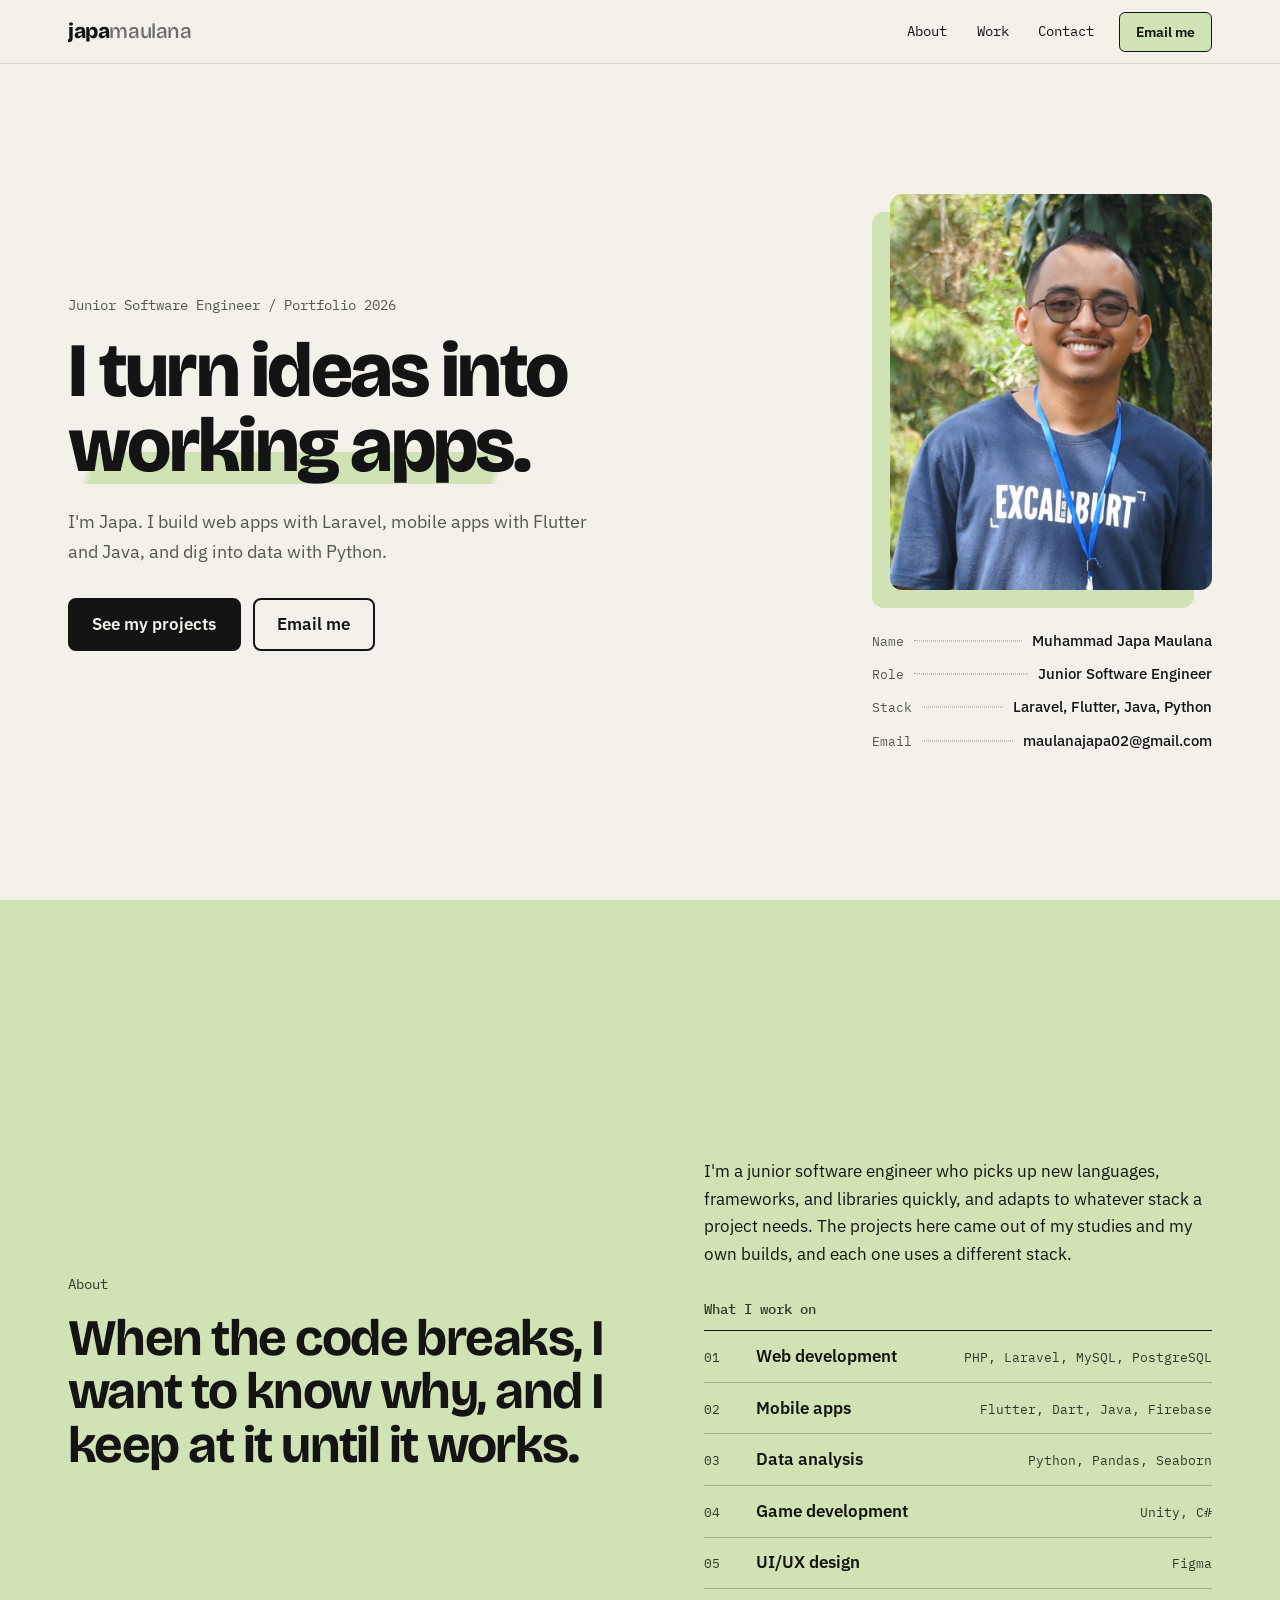
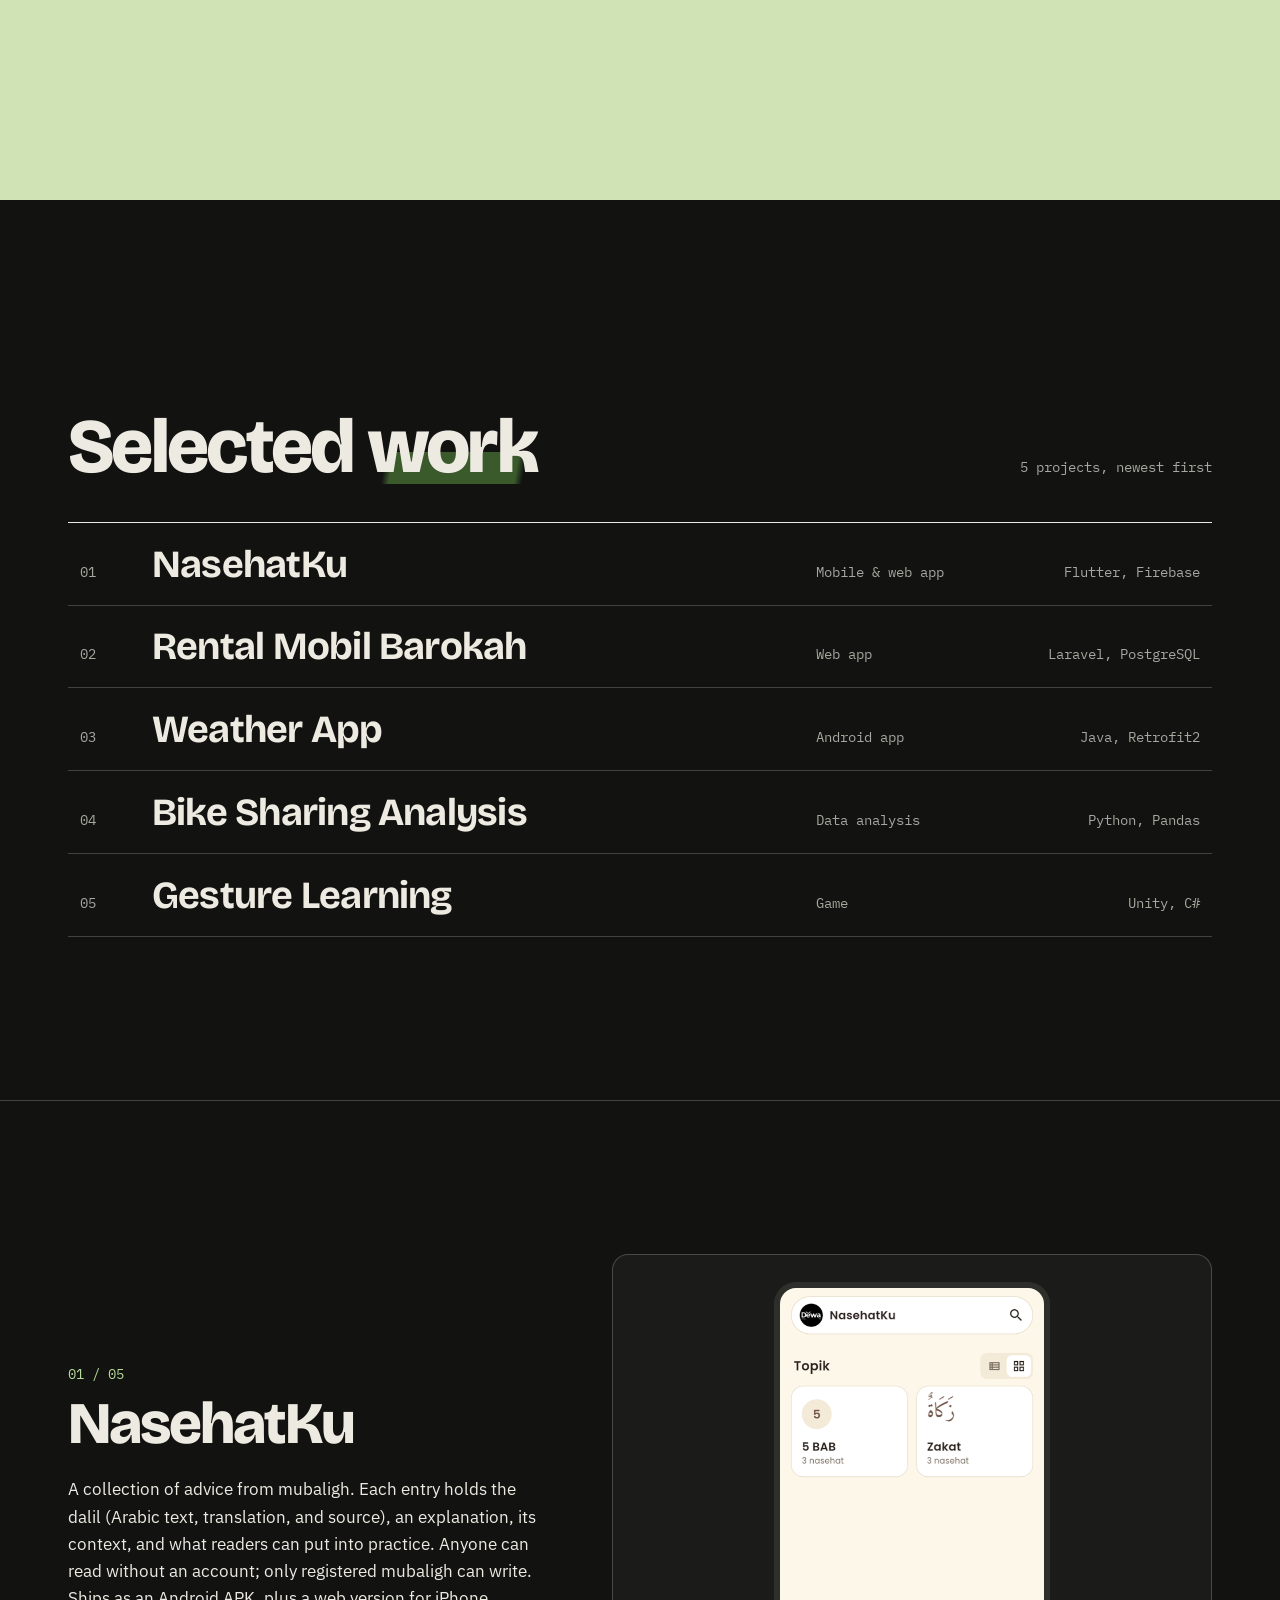
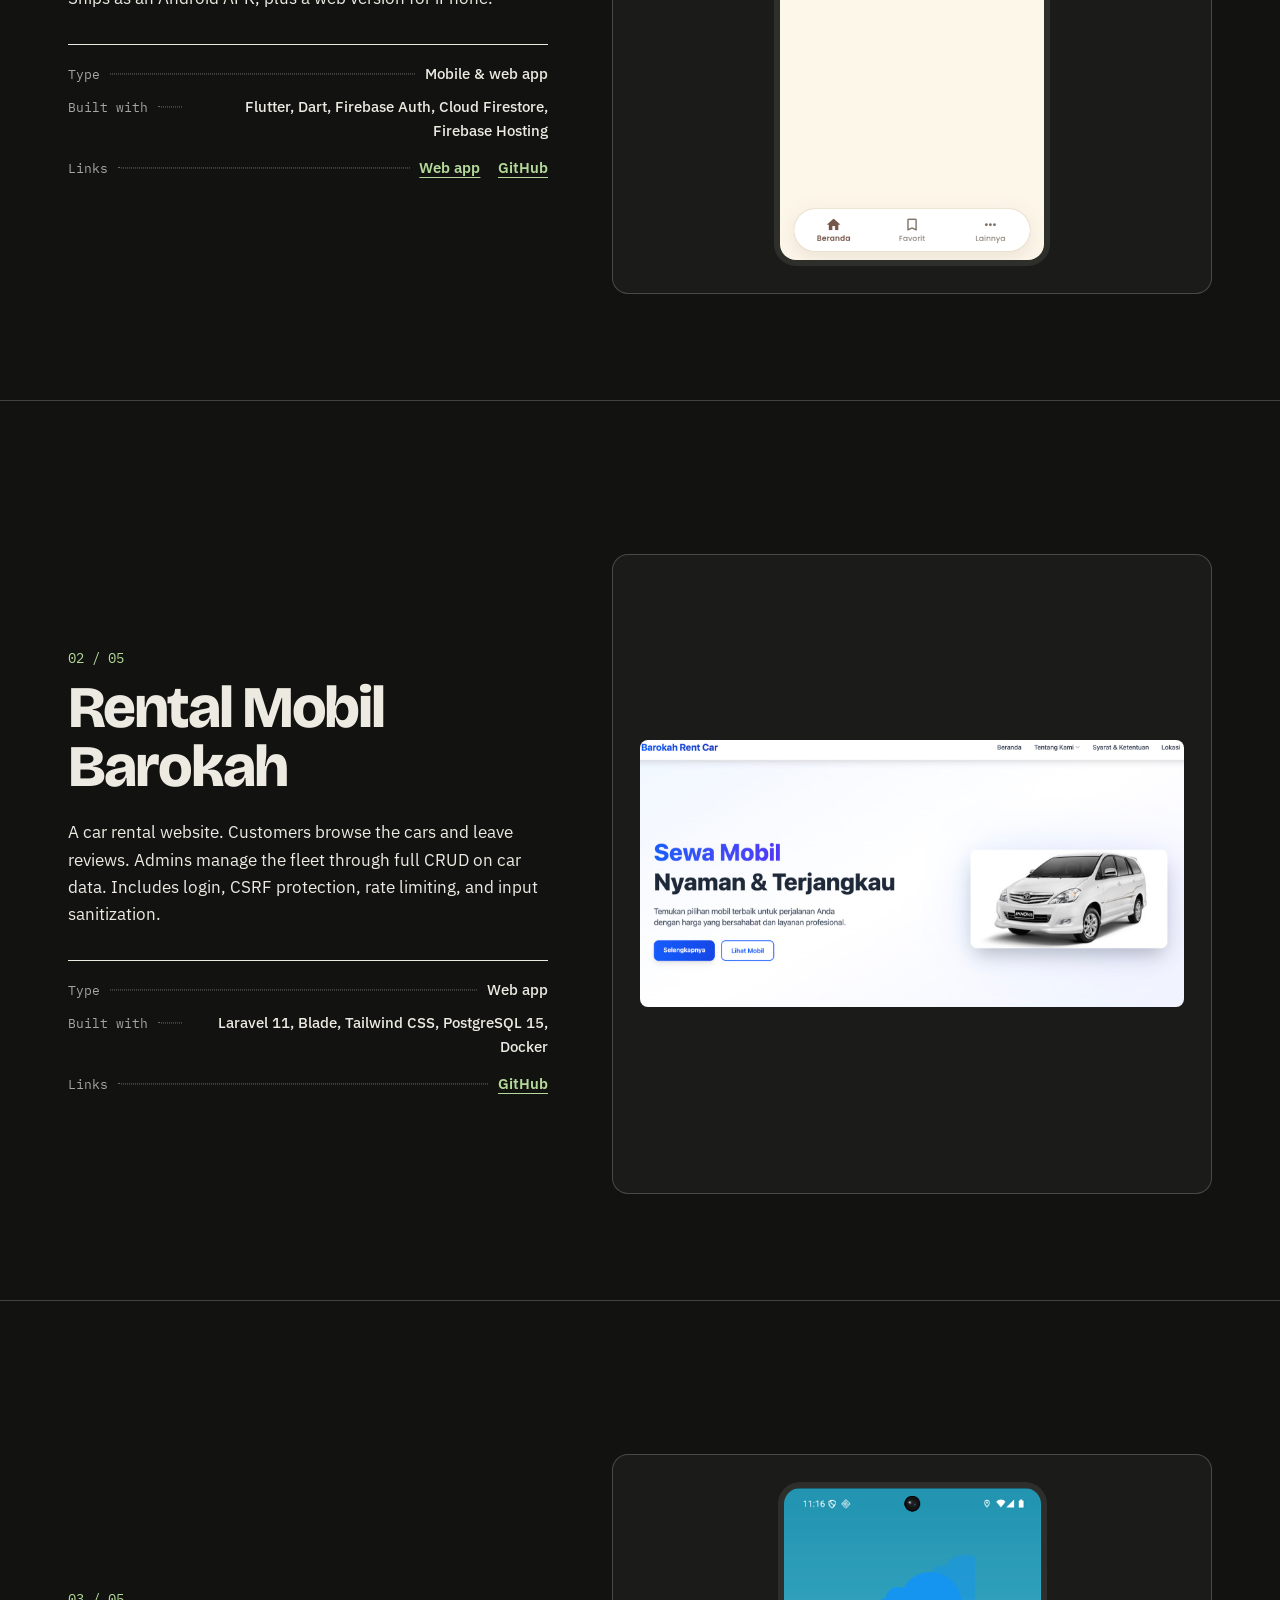
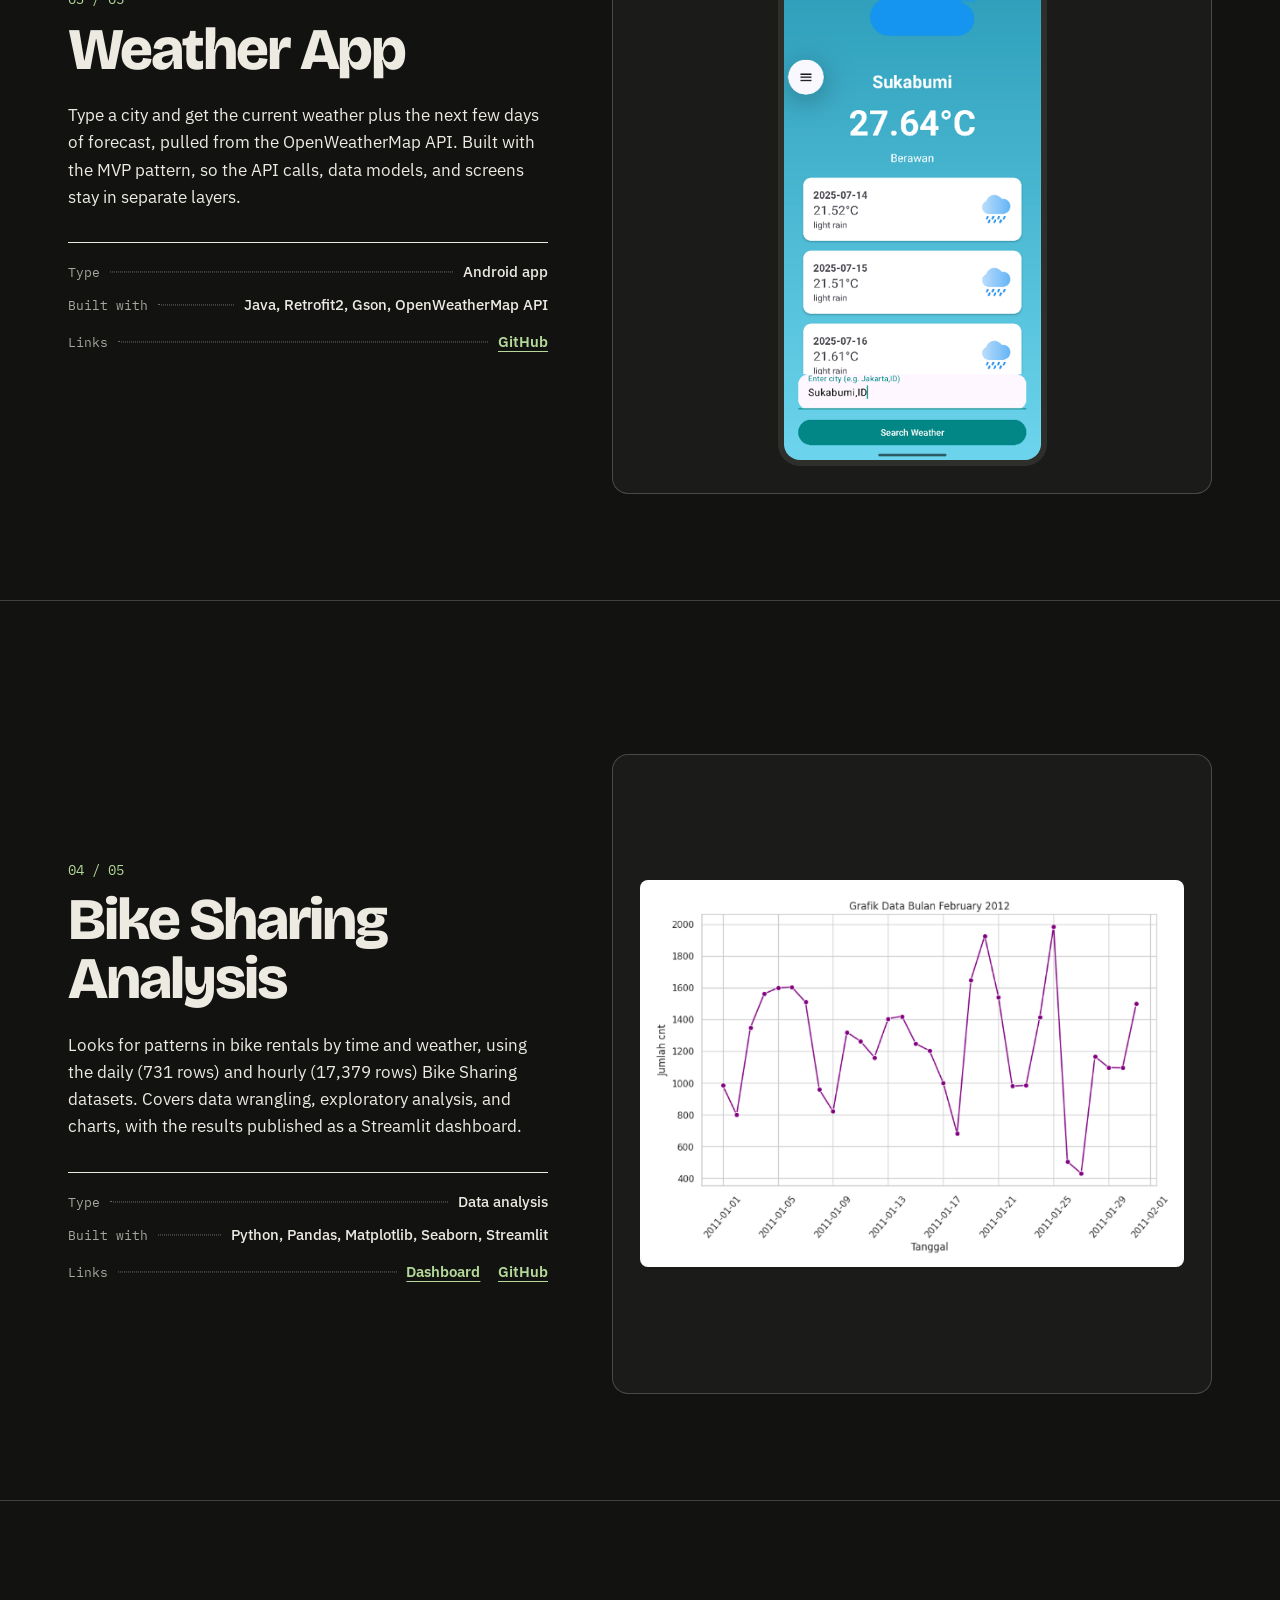
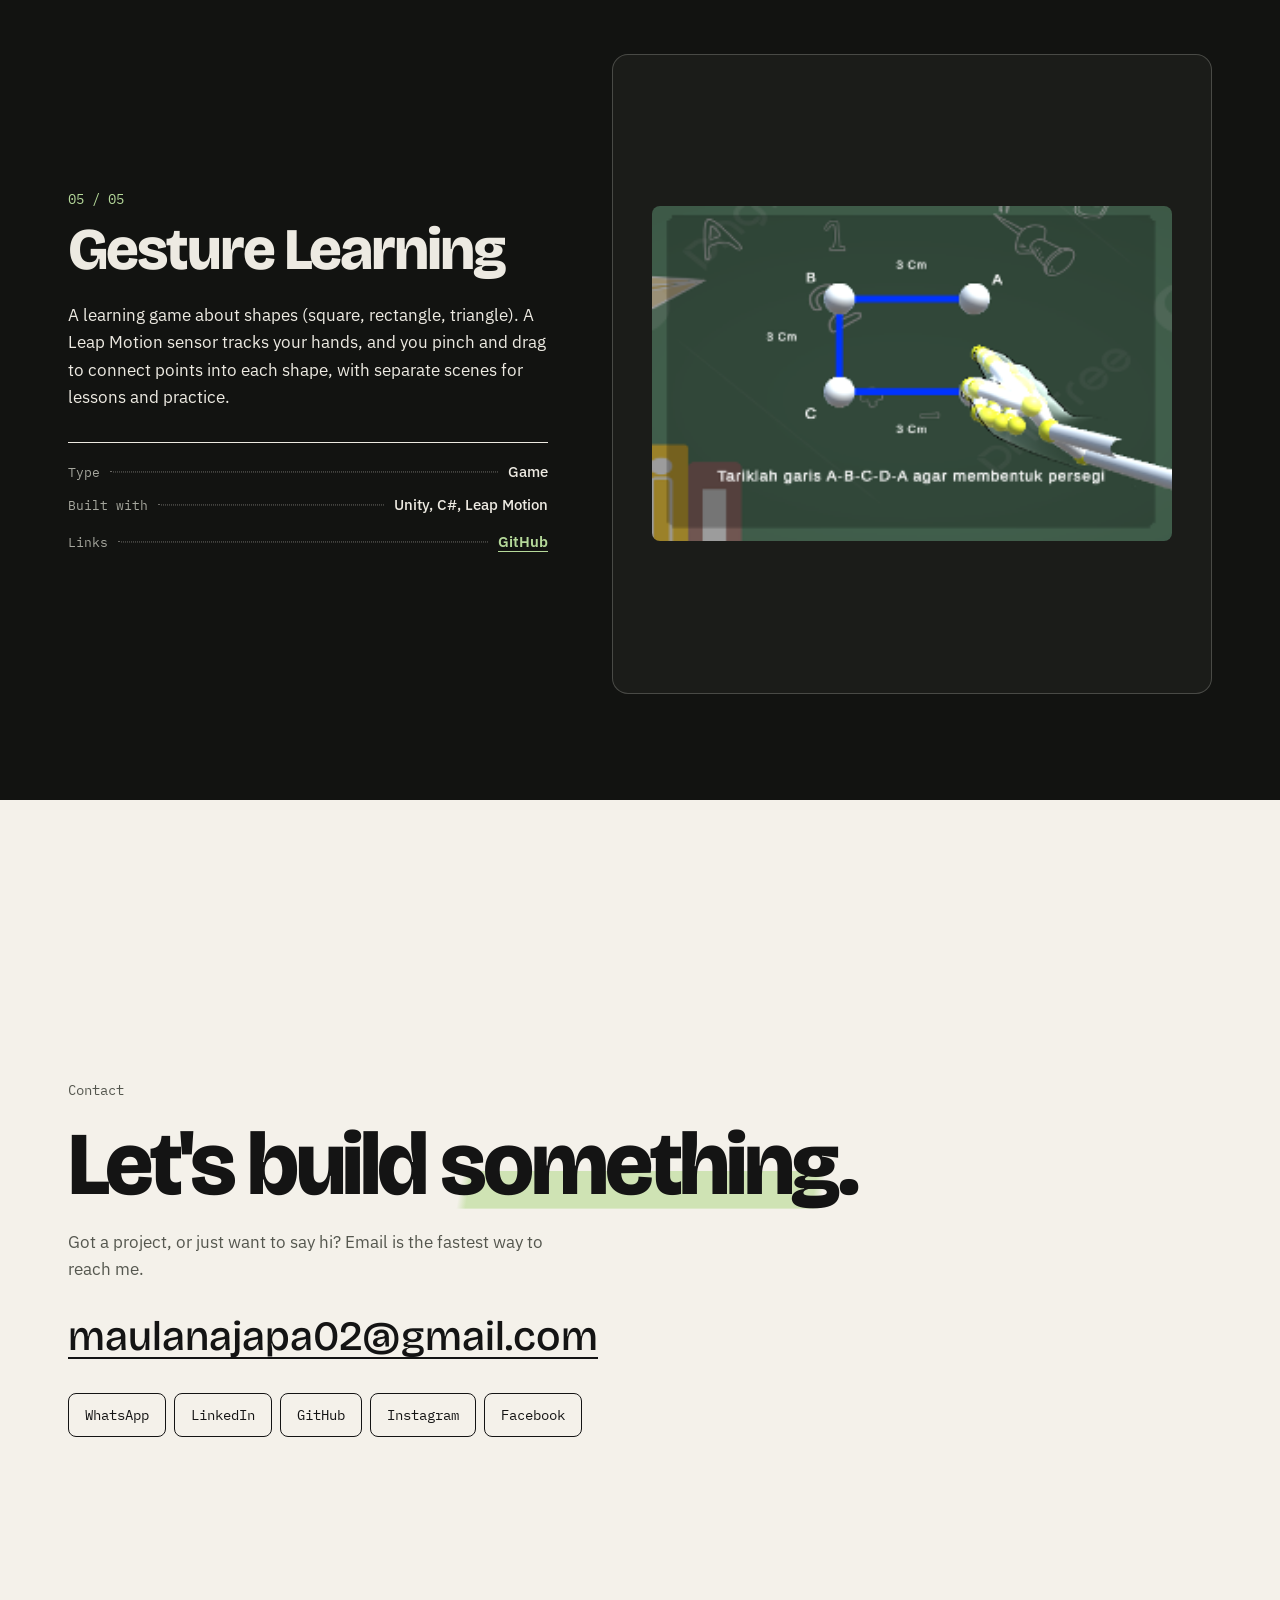
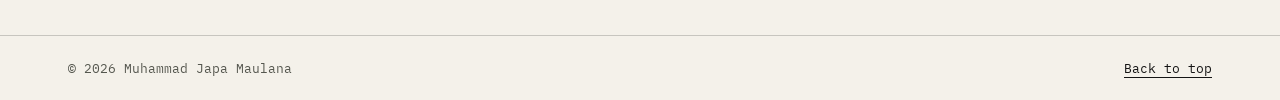
==== index.html @ b7ada878 "Tighter profile photo with a mint block, clearer navbar - New head-and-shoulders crop of the profile" ====
<!DOCTYPE html>
<html lang="en">
<head>
    <meta charset="UTF-8">
    <meta name="viewport" content="width=device-width, initial-scale=1.0">
    <meta name="description" content="Muhammad Japa Maulana, junior software engineer. Web apps in Laravel, mobile apps in Flutter and Java, data analysis in Python.">
    <title>Japa Maulana | Junior Software Engineer</title>

    <script>document.documentElement.classList.add("js");</script>

    <link rel="preconnect" href="https://fonts.googleapis.com">
    <link rel="preconnect" href="https://fonts.gstatic.com" crossorigin>
    <link rel="stylesheet" href="https://fonts.googleapis.com/css2?family=Bricolage+Grotesque:opsz,wght@12..96,500;12..96,700;12..96,800&family=IBM+Plex+Mono:wght@400;500&family=IBM+Plex+Sans:wght@400;500;600&display=swap">
    <link rel="stylesheet" href="style.css?v=9">
</head>

<body>
    <a class="skip-link" href="#main">Skip to content</a>

    <header class="topbar">
        <div class="wrap topbar-inner">
            <a class="wordmark" href="#top">japa<span>maulana</span></a>
            <nav aria-label="Main">
                <ul class="nav-list">
                    <li><a href="#about">About</a></li>
                    <li><a href="#work">Work</a></li>
                    <li><a href="#contact">Contact</a></li>
                </ul>
                <a class="nav-cta" href="mailto:maulanajapa02@gmail.com">Email me</a>
            </nav>
        </div>
    </header>

    <main id="main">

        <!-- 1. Intro -->
        <section class="screen intro" id="top" data-tone="light" aria-labelledby="intro-title">
            <div class="wrap intro-grid">
                <div class="intro-copy">
                    <p class="eyebrow">Junior Software Engineer / Portfolio 2026</p>
                    <h1 id="intro-title" class="intro-title">
                        I turn ideas into <span class="mark">working apps</span>.
                    </h1>
                    <p class="intro-sub">
                        I'm Japa. I build web apps with Laravel, mobile apps with Flutter
                        and Java, and dig into data with Python.
                    </p>
                    <div class="intro-actions">
                        <a class="btn btn-solid" href="#work">See my projects</a>
                        <a class="btn btn-line" href="mailto:maulanajapa02@gmail.com">Email me</a>
                    </div>
                </div>

                <aside class="intro-card" aria-label="Quick facts">
                    <div class="intro-photo-frame">
                        <img
                            class="intro-photo"
                            src="assets/profile-tight.jpg"
                            alt="Japa smiling, wearing glasses and a navy t-shirt, with trees behind him"
                            width="800"
                            height="1000"
                            fetchpriority="high"
                        >
                    </div>
                    <dl class="spec">
                        <div><dt>Name</dt><dd>Muhammad Japa Maulana</dd></div>
                        <div><dt>Role</dt><dd>Junior Software Engineer</dd></div>
                        <div><dt>Stack</dt><dd>Laravel, Flutter, Java, Python</dd></div>
                        <div><dt>Email</dt><dd><a href="mailto:maulanajapa02@gmail.com">maulanajapa02@gmail.com</a></dd></div>
                    </dl>
                </aside>
            </div>
        </section>

        <!-- 2. About -->
        <section class="screen about" id="about" data-tone="mint" aria-labelledby="about-title">
            <div class="wrap about-grid">
                <div>
                    <p class="eyebrow">About</p>
                    <h2 id="about-title" class="about-lead">
                        When the code breaks, I want to know why, and I keep at it until it works.
                    </h2>
                </div>

                <div class="about-side">
                    <p>
                        I'm a junior software engineer who picks up new languages, frameworks,
                        and libraries quickly, and adapts to whatever stack a project needs.
                        The projects here came out of my studies and my own builds, and each
                        one uses a different stack.
                    </p>

                    <h3 class="about-sub">What I work on</h3>
                    <ol class="fields">
                        <li><span>01</span>Web development<small>PHP, Laravel, MySQL, PostgreSQL</small></li>
                        <li><span>02</span>Mobile apps<small>Flutter, Dart, Java, Firebase</small></li>
                        <li><span>03</span>Data analysis<small>Python, Pandas, Seaborn</small></li>
                        <li><span>04</span>Game development<small>Unity, C#</small></li>
                        <li><span>05</span>UI/UX design<small>Figma</small></li>
                    </ol>
                </div>
            </div>
        </section>

        <!-- 3. Work index -->
        <section class="screen work-index" id="work" data-tone="dark" aria-labelledby="work-title">
            <div class="wrap">
                <div class="index-head">
                    <h2 id="work-title" class="index-title">Selected <span class="mark mark-dark">work</span></h2>
                    <p class="index-count">5 projects, newest first</p>
                </div>

                <ol class="index-list">
                    <li><a href="#nasehatku"><span class="ix-num">01</span><span class="ix-name">NasehatKu</span><span class="ix-type">Mobile &amp; web app</span><span class="ix-stack">Flutter, Firebase</span></a></li>
                    <li><a href="#rental"><span class="ix-num">02</span><span class="ix-name">Rental Mobil Barokah</span><span class="ix-type">Web app</span><span class="ix-stack">Laravel, PostgreSQL</span></a></li>
                    <li><a href="#weather"><span class="ix-num">03</span><span class="ix-name">Weather App</span><span class="ix-type">Android app</span><span class="ix-stack">Java, Retrofit2</span></a></li>
                    <li><a href="#bike"><span class="ix-num">04</span><span class="ix-name">Bike Sharing Analysis</span><span class="ix-type">Data analysis</span><span class="ix-stack">Python, Pandas</span></a></li>
                    <li><a href="#leap"><span class="ix-num">05</span><span class="ix-name">Gesture Learning</span><span class="ix-type">Game</span><span class="ix-stack">Unity, C#</span></a></li>
                </ol>
            </div>
        </section>

        <!-- 4. Projects -->
        <article class="screen case" id="nasehatku" data-tone="dark" aria-labelledby="t-nasehatku">
            <div class="wrap case-grid">
                <div class="case-info">
                    <p class="case-num">01 / 05</p>
                    <h3 id="t-nasehatku" class="case-title">NasehatKu</h3>
                    <p class="case-desc">
                        A collection of advice from mubaligh. Each entry holds the dalil
                        (Arabic text, translation, and source), an explanation, its context,
                        and what readers can put into practice. Anyone can read without an
                        account; only registered mubaligh can write. Ships as an Android APK,
                        plus a web version for iPhone.
                    </p>
                    <dl class="spec spec-dark">
                        <div><dt>Type</dt><dd>Mobile &amp; web app</dd></div>
                        <div><dt>Built with</dt><dd>Flutter, Dart, Firebase Auth, Cloud Firestore, Firebase Hosting</dd></div>
                        <div><dt>Links</dt><dd class="spec-links"><a class="link" href="https://nasehatku.web.app" target="_blank" rel="noopener noreferrer">Web app</a><a class="link" href="https://github.com/japamaulana/NasehatKu" target="_blank" rel="noopener noreferrer">GitHub</a></dd></div>
                    </dl>
                </div>
                <figure class="case-stage stage-phone">
                    <img src="assets/nasehatku.png" alt="NasehatKu home screen listing topics such as Zakat" width="462" height="1000" loading="lazy">
                </figure>
            </div>
        </article>

        <article class="screen case" id="rental" data-tone="dark" aria-labelledby="t-rental">
            <div class="wrap case-grid">
                <div class="case-info">
                    <p class="case-num">02 / 05</p>
                    <h3 id="t-rental" class="case-title">Rental Mobil Barokah</h3>
                    <p class="case-desc">
                        A car rental website. Customers browse the cars and leave reviews.
                        Admins manage the fleet through full CRUD on car data. Includes login,
                        CSRF protection, rate limiting, and input sanitization.
                    </p>
                    <dl class="spec spec-dark">
                        <div><dt>Type</dt><dd>Web app</dd></div>
                        <div><dt>Built with</dt><dd>Laravel 11, Blade, Tailwind CSS, PostgreSQL 15, Docker</dd></div>
                        <div><dt>Links</dt><dd class="spec-links"><a class="link" href="https://github.com/japamaulana/rental-mobilbarokah" target="_blank" rel="noopener noreferrer">GitHub</a></dd></div>
                    </dl>
                </div>
                <figure class="case-stage stage-wide">
                    <img src="assets/rental-1600.jpg" alt="Barokah Rent Car homepage with the headline Sewa Mobil Nyaman dan Terjangkau and a white Toyota Innova" width="1600" height="784" loading="lazy">
                </figure>
            </div>
        </article>

        <article class="screen case" id="weather" data-tone="dark" aria-labelledby="t-weather">
            <div class="wrap case-grid">
                <div class="case-info">
                    <p class="case-num">03 / 05</p>
                    <h3 id="t-weather" class="case-title">Weather App</h3>
                    <p class="case-desc">
                        Type a city and get the current weather plus the next few days of
                        forecast, pulled from the OpenWeatherMap API. Built with the MVP
                        pattern, so the API calls, data models, and screens stay in separate
                        layers.
                    </p>
                    <dl class="spec spec-dark">
                        <div><dt>Type</dt><dd>Android app</dd></div>
                        <div><dt>Built with</dt><dd>Java, Retrofit2, Gson, OpenWeatherMap API</dd></div>
                        <div><dt>Links</dt><dd class="spec-links"><a class="link" href="https://github.com/japamaulana/weitherapp" target="_blank" rel="noopener noreferrer">GitHub</a></dd></div>
                    </dl>
                </div>
                <figure class="case-stage stage-phone">
                    <img src="assets/image.png" alt="Weather App showing 27.64 degrees and cloudy in Sukabumi, with a three day forecast" width="359" height="799" loading="lazy">
                </figure>
            </div>
        </article>

        <article class="screen case" id="bike" data-tone="dark" aria-labelledby="t-bike">
            <div class="wrap case-grid">
                <div class="case-info">
                    <p class="case-num">04 / 05</p>
                    <h3 id="t-bike" class="case-title">Bike Sharing Analysis</h3>
                    <p class="case-desc">
                        Looks for patterns in bike rentals by time and weather, using the
                        daily (731 rows) and hourly (17,379 rows) Bike Sharing datasets.
                        Covers data wrangling, exploratory analysis, and charts, with the
                        results published as a Streamlit dashboard.
                    </p>
                    <dl class="spec spec-dark">
                        <div><dt>Type</dt><dd>Data analysis</dd></div>
                        <div><dt>Built with</dt><dd>Python, Pandas, Matplotlib, Seaborn, Streamlit</dd></div>
                        <div><dt>Links</dt><dd class="spec-links"><a class="link" href="https://seaborn-uas.streamlit.app" target="_blank" rel="noopener noreferrer">Dashboard</a><a class="link" href="https://github.com/japamaulana/Bike-Sharing-Data-Analysis" target="_blank" rel="noopener noreferrer">GitHub</a></dd></div>
                    </dl>
                </div>
                <figure class="case-stage stage-wide stage-paper">
                    <img src="assets/data.png" alt="Line chart of daily bike rental counts across one month" width="594" height="414" loading="lazy">
                </figure>
            </div>
        </article>

        <article class="screen case" id="leap" data-tone="dark" aria-labelledby="t-leap">
            <div class="wrap case-grid">
                <div class="case-info">
                    <p class="case-num">05 / 05</p>
                    <h3 id="t-leap" class="case-title">Gesture Learning</h3>
                    <p class="case-desc">
                        A learning game about shapes (square, rectangle, triangle). A Leap
                        Motion sensor tracks your hands, and you pinch and drag to connect
                        points into each shape, with separate scenes for lessons and practice.
                    </p>
                    <dl class="spec spec-dark">
                        <div><dt>Type</dt><dd>Game</dd></div>
                        <div><dt>Built with</dt><dd>Unity, C#, Leap Motion</dd></div>
                        <div><dt>Links</dt><dd class="spec-links"><a class="link" href="https://github.com/japamaulana/gesture-pembelajaran-leapmotion" target="_blank" rel="noopener noreferrer">GitHub</a></dd></div>
                    </dl>
                </div>
                <figure class="case-stage stage-wide stage-small">
                    <img src="assets/leapmotion.png" alt="Game screen: a hand connects points A, B, C, and D to draw a square" width="288" height="186" loading="lazy">
                </figure>
            </div>
        </article>

        <!-- 5. Contact -->
        <section class="screen contact" id="contact" data-tone="light" aria-labelledby="contact-title">
            <div class="wrap contact-inner">
                <p class="eyebrow">Contact</p>
                <h2 id="contact-title" class="contact-title">Let's build <span class="mark">something</span>.</h2>
                <p class="contact-sub">Got a project, or just want to say hi? Email is the fastest way to reach me.</p>
                <a class="contact-email" href="mailto:maulanajapa02@gmail.com">maulanajapa02@gmail.com</a>

                <ul class="contact-links">
                    <li><a href="https://wa.me/6285797523863" target="_blank" rel="noopener noreferrer">WhatsApp</a></li>
                    <li><a href="https://www.linkedin.com/in/muhammad-japa-maulana/" target="_blank" rel="noopener noreferrer">LinkedIn</a></li>
                    <li><a href="https://github.com/japamaulana" target="_blank" rel="noopener noreferrer">GitHub</a></li>
                    <li><a href="https://www.instagram.com/jeeeppp2/" target="_blank" rel="noopener noreferrer">Instagram</a></li>
                    <li><a href="https://www.facebook.com/share/1NGmTYfRR8/?mibextid=wwXIfr" target="_blank" rel="noopener noreferrer">Facebook</a></li>
                </ul>

            </div>

            <footer class="footer">
                <div class="wrap footer-row">
                    <p>&copy; 2026 Muhammad Japa Maulana</p>
                    <a class="footer-top-link" href="#top">Back to top</a>
                </div>
            </footer>
        </section>

    </main>

    <script src="script.js?v=6" defer></script>
</body>
</html>
---- style.css ----
/*
  Direction: a builder's spec sheet. Each section is one screen on desktop.
  - Bricolage Grotesque for headings: a grotesque with a hand-built feel, fits someone who builds apps.
  - IBM Plex Mono for labels and spec rows: reads like a datasheet.
  - IBM Plex Sans for body text: plain and readable.
  - One accent, mint green, taken from the pine forest in the profile photo.
  - Motif: a mint highlighter stroke on the key phrase of each big heading,
    and dotted-leader spec rows (label ........ value).
*/

:root {
    --paper: #f4f1ea;
    --ink: #141414;
    --muted: #55574f;
    --mint: #cfe3b4;
    --mint-deep: #2f3a28;
    --night: #121311;
    --night-2: #1b1c19;
    --night-line: rgba(237, 234, 226, 0.22);
    --on-night: #edeae2;
    --on-night-muted: #a6a79e;
    --mint-bright: #b5d99a;
    --mark-dark: #3b5a2c;

    --display: "Bricolage Grotesque", "Arial Narrow", system-ui, sans-serif;
    --sans: "IBM Plex Sans", system-ui, -apple-system, "Segoe UI", sans-serif;
    --mono: "IBM Plex Mono", ui-monospace, "SF Mono", Menlo, monospace;

    --wrap: 1240px;
    --gutter: clamp(1.25rem, 4vw, 3rem);
    --bar: 64px;
    --focus: var(--ink);
}

*,
*::before,
*::after {
    box-sizing: border-box;
}

html {
    scroll-behavior: smooth;
    -webkit-text-size-adjust: 100%;
}

@media (prefers-reduced-motion: reduce) {
    html {
        scroll-behavior: auto;
    }
}

body {
    margin: 0;
    background: var(--paper);
    color: var(--ink);
    font-family: var(--sans);
    font-size: 1.0625rem;
    line-height: 1.6;
    overflow-x: clip;
}

img {
    display: block;
    max-width: 100%;
    height: auto;
}

h1,
h2,
h3,
p,
figure,
dl,
dd {
    margin: 0;
}

a {
    color: inherit;
}

a,
button {
    cursor: pointer;
}

:focus-visible {
    outline: 3px solid var(--focus);
    outline-offset: 3px;
    border-radius: 2px;
}

.wrap {
    width: 100%;
    max-width: var(--wrap);
    margin-inline: auto;
    padding-inline: var(--gutter);
}

.skip-link {
    position: absolute;
    left: 1rem;
    top: -4rem;
    z-index: 100;
    padding: 0.75rem 1rem;
    background: var(--ink);
    color: var(--paper);
    text-decoration: none;
}

.skip-link:focus {
    top: 1rem;
}

.eyebrow {
    font-family: var(--mono);
    font-size: 0.85rem;
    color: var(--muted);
}

/* Highlighter stroke: the one repeated gesture of the site. */
.mark {
    background-image: linear-gradient(100deg, transparent 0.25em, var(--mint) 0.35em, var(--mint) calc(100% - 0.3em), transparent calc(100% - 0.2em));
    background-repeat: no-repeat;
    background-size: 100% 0.42em;
    background-position: 0 86%;
    -webkit-box-decoration-break: clone;
    box-decoration-break: clone;
}

.mark-dark {
    background-image: linear-gradient(100deg, transparent 0.25em, var(--mark-dark) 0.35em, var(--mark-dark) calc(100% - 0.3em), transparent calc(100% - 0.2em));
}

/* ---------- Top bar ---------- */

.topbar {
    position: fixed;
    inset: 0 0 auto;
    z-index: 50;
    height: var(--bar);
    background: var(--paper);
    color: var(--ink);
    transition: background-color 0.25s ease, color 0.25s ease;
}

.topbar {
    border-bottom: 1px solid rgba(20, 20, 20, 0.14);
}

.topbar.tone-dark {
    --focus: var(--mint-bright);
    background: var(--night);
    color: var(--on-night);
    border-bottom-color: var(--night-line);
}

.topbar.tone-mint {
    background: var(--mint);
}

.topbar-inner {
    display: flex;
    align-items: center;
    justify-content: space-between;
    height: 100%;
}

.wordmark {
    font-family: var(--display);
    font-weight: 800;
    font-size: 1.3rem;
    letter-spacing: -0.02em;
    text-decoration: none;
    padding-block: 0.5rem;
}

.wordmark span {
    font-weight: 500;
    opacity: 0.6;
}

.topbar nav {
    display: flex;
    align-items: center;
    gap: 0.75rem;
}

.nav-list {
    display: flex;
    gap: 0.25rem;
    margin: 0;
    padding: 0;
    list-style: none;
}

.nav-list a {
    display: inline-flex;
    align-items: center;
    min-height: 40px;
    padding-inline: 0.8rem;
    font-family: var(--mono);
    font-size: 0.85rem;
    text-decoration: none;
    border-radius: 6px;
    transition: background-color 0.15s ease;
}

.nav-list a:hover {
    background: rgba(20, 20, 20, 0.07);
}

/* Current section: a filled tab (ink on light screens, mint on dark ones). */
.nav-list a[aria-current="true"] {
    background: var(--ink);
    color: var(--paper);
}

.topbar.tone-dark .nav-list a:hover {
    background: rgba(237, 234, 226, 0.1);
}

.topbar.tone-dark .nav-list a[aria-current="true"] {
    background: var(--mint);
    color: var(--ink);
}

.nav-cta {
    display: inline-flex;
    align-items: center;
    min-height: 40px;
    padding-inline: 1rem;
    font-weight: 600;
    font-size: 0.9rem;
    text-decoration: none;
    color: var(--ink);
    background: var(--mint);
    border: 1.5px solid var(--ink);
    border-radius: 6px;
    transition: background-color 0.15s ease, color 0.15s ease;
}

.nav-cta:hover {
    background: var(--ink);
    color: var(--paper);
}

.topbar.tone-mint .nav-cta {
    background: var(--paper);
}

.topbar.tone-dark .nav-cta {
    border-color: var(--mint);
}

.topbar.tone-dark .nav-cta:hover {
    background: var(--paper);
    color: var(--ink);
}

@media (max-width: 600px) {
    .nav-cta {
        display: none;
    }

    .wordmark span {
        display: none;
    }

    .nav-list a {
        padding-inline: 0.6rem;
        min-height: 44px;
    }
}

/* ---------- Screens ---------- */

.screen {
    display: flex;
    align-items: center;
    padding-block: calc(var(--bar) + 3rem) 4rem;
}

/* Desktop: every section is exactly one screen, and scrolling stops on each one. */
@media (min-width: 1024px) and (min-height: 620px) {
    html {
        scroll-snap-type: y mandatory;
    }

    .screen {
        height: 100vh;
        height: 100svh;
        padding-block: calc(var(--bar) + 2vh) 4vh;
        overflow: hidden;
        scroll-snap-align: start;
        scroll-snap-stop: always;
    }
}

/* ---------- Buttons ---------- */

.btn {
    display: inline-flex;
    align-items: center;
    justify-content: center;
    min-height: 48px;
    padding: 0.7rem 1.4rem;
    font-weight: 600;
    text-decoration: none;
    border: 2px solid var(--ink);
    border-radius: 8px;
    transition: background-color 0.15s ease, color 0.15s ease, transform 0.1s ease;
}

.btn:active {
    transform: translateY(1px);
}

.btn-solid {
    background: var(--ink);
    color: var(--paper);
}

.btn-solid:hover {
    background: var(--mint);
    color: var(--ink);
}

.btn-line:hover {
    background: var(--ink);
    color: var(--paper);
}

/* ---------- Spec rows: label .......... value ---------- */

.spec {
    display: grid;
    gap: 0.55rem;
    font-size: 0.95rem;
}

.spec > div {
    display: flex;
    align-items: baseline;
    gap: 0.6rem;
}

.spec dt {
    flex: none;
    font-family: var(--mono);
    font-size: 0.82rem;
    color: var(--muted);
}

.spec > div::after {
    content: "";
    order: 1;
    flex: 1 1 1.5rem;
    min-width: 1.5rem;
    border-bottom: 1.5px dotted currentColor;
    opacity: 0.4;
    transform: translateY(-0.3em);
}

.spec dd {
    order: 2;
    text-align: right;
    font-weight: 500;
    overflow-wrap: anywhere;
}

.spec dd a {
    text-decoration: none;
}

.spec dd a:hover {
    text-decoration: underline;
}

/* ---------- 1. Intro ---------- */

.intro-grid {
    display: grid;
    grid-template-columns: minmax(0, 1.45fr) minmax(0, 1fr);
    gap: clamp(2rem, 6vw, 6rem);
    align-items: center;
}

.intro-title {
    margin-top: 1.1rem;
    font-family: var(--display);
    font-weight: 800;
    font-size: clamp(2.6rem, min(6vw, 10vh), 6rem);
    line-height: 0.98;
    letter-spacing: -0.035em;
}

.intro-sub {
    max-width: 34rem;
    margin-top: clamp(1rem, 2.5vh, 1.6rem);
    font-size: 1.15rem;
    color: var(--muted);
}

.intro-actions {
    display: flex;
    flex-wrap: wrap;
    gap: 0.75rem;
    margin-top: clamp(1.25rem, 3.5vh, 2.25rem);
}

.intro-card {
    display: grid;
    gap: 1.25rem;
    justify-self: end;
    width: 100%;
    max-width: 340px;
}

/* Mint block offset behind the photo: same mint as the headline highlighter. */
.intro-photo-frame {
    position: relative;
    isolation: isolate;
    margin: 0 0 18px 18px;
}

.intro-photo-frame::before {
    content: "";
    position: absolute;
    inset: 18px 18px -18px -18px;
    z-index: -1;
    background: var(--mint);
    border-radius: 12px;
}

.intro-photo {
    width: 100%;
    max-height: 44vh;
    aspect-ratio: 4 / 5;
    object-fit: cover;
    object-position: 50% 25%;
    border-radius: 12px;
}

@media (max-width: 860px) {
    .intro-photo-frame {
        margin: 0 0 10px 10px;
    }

    .intro-photo-frame::before {
        inset: 10px 10px -10px -10px;
    }

    .intro-grid {
        grid-template-columns: 1fr;
    }

    .intro-card {
        justify-self: start;
        grid-template-columns: 120px minmax(0, 1fr);
        align-items: center;
        max-width: 520px;
    }

    .intro-photo {
        aspect-ratio: 1 / 1;
        max-height: none;
    }
}

@media (max-width: 480px) {
    .intro-card {
        grid-template-columns: 1fr;
    }

    .intro-photo-frame {
        width: 140px;
    }

    .intro-actions .btn {
        flex: 1 1 100%;
    }
}

/* ---------- 2. About (mint screen) ---------- */

.about {
    background: var(--mint);
}

.about .eyebrow {
    color: var(--mint-deep);
}

.about-grid {
    display: grid;
    grid-template-columns: minmax(0, 1.1fr) minmax(0, 1fr);
    gap: clamp(2rem, 6vw, 6rem);
    align-items: center;
}

.about-lead {
    margin-top: 1rem;
    font-family: var(--display);
    font-weight: 700;
    font-size: clamp(2rem, min(4vw, 7vh), 4rem);
    line-height: 1.04;
    letter-spacing: -0.03em;
}

.about-side > p {
    font-size: 1.08rem;
}

.about-sub {
    margin-top: clamp(1.25rem, 3.5vh, 2rem);
    font-family: var(--mono);
    font-size: 0.85rem;
    font-weight: 500;
    color: var(--mint-deep);
}

.fields {
    margin: 0.6rem 0 0;
    padding: 0;
    list-style: none;
    border-top: 1.5px solid var(--ink);
}

.fields li {
    display: grid;
    grid-template-columns: 2.5rem minmax(0, 1fr) auto;
    align-items: baseline;
    gap: 0.75rem;
    padding-block: clamp(0.45rem, 1.3vh, 0.75rem);
    border-bottom: 1px solid rgba(20, 20, 20, 0.25);
    font-weight: 600;
}

.fields span {
    font-family: var(--mono);
    font-size: 0.8rem;
    font-weight: 400;
    color: var(--mint-deep);
}

.fields small {
    font-family: var(--mono);
    font-size: 0.8rem;
    font-weight: 400;
    color: var(--mint-deep);
    text-align: right;
}

@media (max-width: 860px) {
    .about-grid {
        grid-template-columns: 1fr;
    }
}

@media (max-width: 520px) {
    .fields li {
        grid-template-columns: 2rem minmax(0, 1fr);
    }

    .fields small {
        grid-column: 2;
        text-align: left;
    }
}

/* ---------- 3. Work index (dark) ---------- */

.work-index,
.case {
    --focus: var(--mint-bright);
    background: var(--night);
    color: var(--on-night);
}

.index-head {
    display: flex;
    flex-wrap: wrap;
    align-items: baseline;
    justify-content: space-between;
    gap: 0.5rem 2rem;
}

.index-title {
    font-family: var(--display);
    font-weight: 800;
    font-size: clamp(2.6rem, min(6vw, 10vh), 6rem);
    line-height: 1;
    letter-spacing: -0.035em;
}

.index-count {
    font-family: var(--mono);
    font-size: 0.85rem;
    color: var(--on-night-muted);
}

.index-list {
    margin: clamp(1.5rem, 4vh, 2.75rem) 0 0;
    padding: 0;
    list-style: none;
    border-top: 1px solid var(--on-night);
}

.index-list li {
    border-bottom: 1px solid var(--night-line);
}

.index-list a {
    display: grid;
    grid-template-columns: 3.5rem minmax(0, 1fr) 11rem 12rem;
    align-items: baseline;
    gap: 1rem;
    padding: clamp(0.7rem, 2.2vh, 1.3rem) 0.75rem;
    text-decoration: none;
    transition: background-color 0.15s ease, color 0.15s ease;
}

.index-list a:hover {
    background: var(--mint);
    color: var(--ink);
}

.index-list a:hover .ix-num,
.index-list a:hover .ix-type,
.index-list a:hover .ix-stack {
    color: var(--mint-deep);
}

.ix-num,
.ix-type,
.ix-stack {
    font-family: var(--mono);
    font-size: 0.85rem;
    color: var(--on-night-muted);
}

.ix-name {
    font-family: var(--display);
    font-weight: 700;
    font-size: clamp(1.5rem, min(3vw, 5vh), 2.6rem);
    line-height: 1.1;
    letter-spacing: -0.02em;
}

.ix-stack {
    text-align: right;
}

@media (max-width: 860px) {
    .index-list a {
        grid-template-columns: 2.5rem minmax(0, 1fr);
        row-gap: 0.2rem;
    }

    .ix-type,
    .ix-stack {
        grid-column: 2;
        text-align: left;
    }
}

/* ---------- 4. Case screens (dark) ---------- */

.case {
    border-top: 1px solid var(--night-line);
}

.case-grid {
    display: grid;
    grid-template-columns: minmax(0, 1fr) minmax(0, 1.25fr);
    gap: clamp(2rem, 5vw, 5rem);
    align-items: center;
}

.case-num {
    font-family: var(--mono);
    font-size: 0.85rem;
    color: var(--mint-bright);
}

.case-title {
    margin-top: 0.6rem;
    font-family: var(--display);
    font-weight: 800;
    font-size: clamp(2.3rem, min(4.6vw, 8vh), 4.6rem);
    line-height: 1;
    letter-spacing: -0.035em;
}

.case-desc {
    margin-top: clamp(1rem, 2.5vh, 1.5rem);
    max-width: 34rem;
    color: var(--on-night);
}

.spec-dark {
    margin-top: clamp(1.25rem, 3.5vh, 2rem);
    padding-top: 1rem;
    border-top: 1px solid var(--on-night);
}

.spec-dark dt {
    color: var(--on-night-muted);
}

.spec-links {
    display: flex;
    flex-wrap: wrap;
    justify-content: flex-end;
    gap: 0 1.1rem;
}

.link {
    display: inline-flex;
    align-items: center;
    min-height: 32px;
    font-weight: 600;
    color: var(--mint-bright);
    text-decoration: underline !important;
    text-decoration-thickness: 1px;
    text-underline-offset: 4px;
}

.link:hover {
    text-decoration-thickness: 3px;
}

/* Stage: one framed box per project, same height on every screen. */
.case-stage {
    display: flex;
    align-items: center;
    justify-content: center;
    height: min(72vh, 640px);
    padding: clamp(1rem, 3vh, 2rem);
    background: var(--night-2);
    border: 1px solid var(--night-line);
    border-radius: 16px;
}

.case-stage img {
    max-width: 100%;
    max-height: 100%;
    width: auto;
    height: auto;
    border-radius: 8px;
}

.stage-phone img {
    height: 100%;
    padding: 6px;
    background: #2e2f2b;
    border-radius: 22px;
}

.stage-paper img {
    padding: 0.75rem;
    background: #ffffff;
}

.stage-small img {
    width: min(100%, 520px);
}

@media (max-width: 1023px), (max-height: 619px) {
    .case-grid {
        grid-template-columns: 1fr;
    }

    .case-stage {
        order: -1;
        height: auto;
        max-height: 70vh;
    }

    .stage-phone {
        height: 60vh;
    }
}

/* ---------- 5. Contact ---------- */

.contact-inner {
    display: grid;
    gap: clamp(0.9rem, 2.5vh, 1.4rem);
    justify-items: start;
}

.contact-title {
    font-family: var(--display);
    font-weight: 800;
    font-size: clamp(2.8rem, min(7vw, 12vh), 7rem);
    line-height: 0.98;
    letter-spacing: -0.04em;
}

.contact-sub {
    max-width: 32rem;
    color: var(--muted);
}

.contact-email {
    font-family: var(--display);
    font-weight: 500;
    font-size: clamp(1.3rem, min(3.4vw, 5vh), 2.6rem);
    text-decoration: underline;
    text-decoration-thickness: 2px;
    text-underline-offset: 0.18em;
    overflow-wrap: anywhere;
}

.contact-email:hover {
    text-decoration-color: #4f7a3a;
    text-decoration-thickness: 4px;
}

.contact-links {
    display: flex;
    flex-wrap: wrap;
    gap: 0.5rem;
    margin: 0.25rem 0 0;
    padding: 0;
    list-style: none;
}

.contact-links a {
    display: inline-flex;
    align-items: center;
    min-height: 44px;
    padding-inline: 1rem;
    font-family: var(--mono);
    font-size: 0.88rem;
    text-decoration: none;
    border: 1.5px solid var(--ink);
    border-radius: 8px;
    transition: background-color 0.15s ease, color 0.15s ease;
}

.contact-links a:hover {
    background: var(--ink);
    color: var(--paper);
}

/* Contact screen: message centered, the footer row pinned to the bottom. */
.contact {
    flex-direction: column;
    align-items: stretch;
    padding-bottom: 0 !important;
}

.contact > .wrap {
    flex: 1;
    display: flex;
    flex-direction: column;
    justify-content: center;
    align-items: flex-start;
    gap: clamp(0.8rem, 2.2vh, 1.4rem);
    padding-block: clamp(0.75rem, 3vh, 2rem);
}

/* One footer: a thin closing row at the bottom of the Contact screen. */
.footer {
    border-top: 1px solid rgba(20, 20, 20, 0.2);
}

.footer-row {
    display: flex;
    flex-wrap: wrap;
    align-items: center;
    justify-content: space-between;
    gap: 0.25rem 1.5rem;
    min-height: 4rem;
    padding-block: 0.5rem;
    font-family: var(--mono);
    font-size: 0.82rem;
    color: var(--muted);
}

.footer-top-link {
    display: inline-flex;
    align-items: center;
    min-height: 44px;
    color: var(--ink);
    text-decoration: underline;
    text-underline-offset: 4px;
}

.footer-top-link:hover {
    text-decoration-thickness: 2px;
}
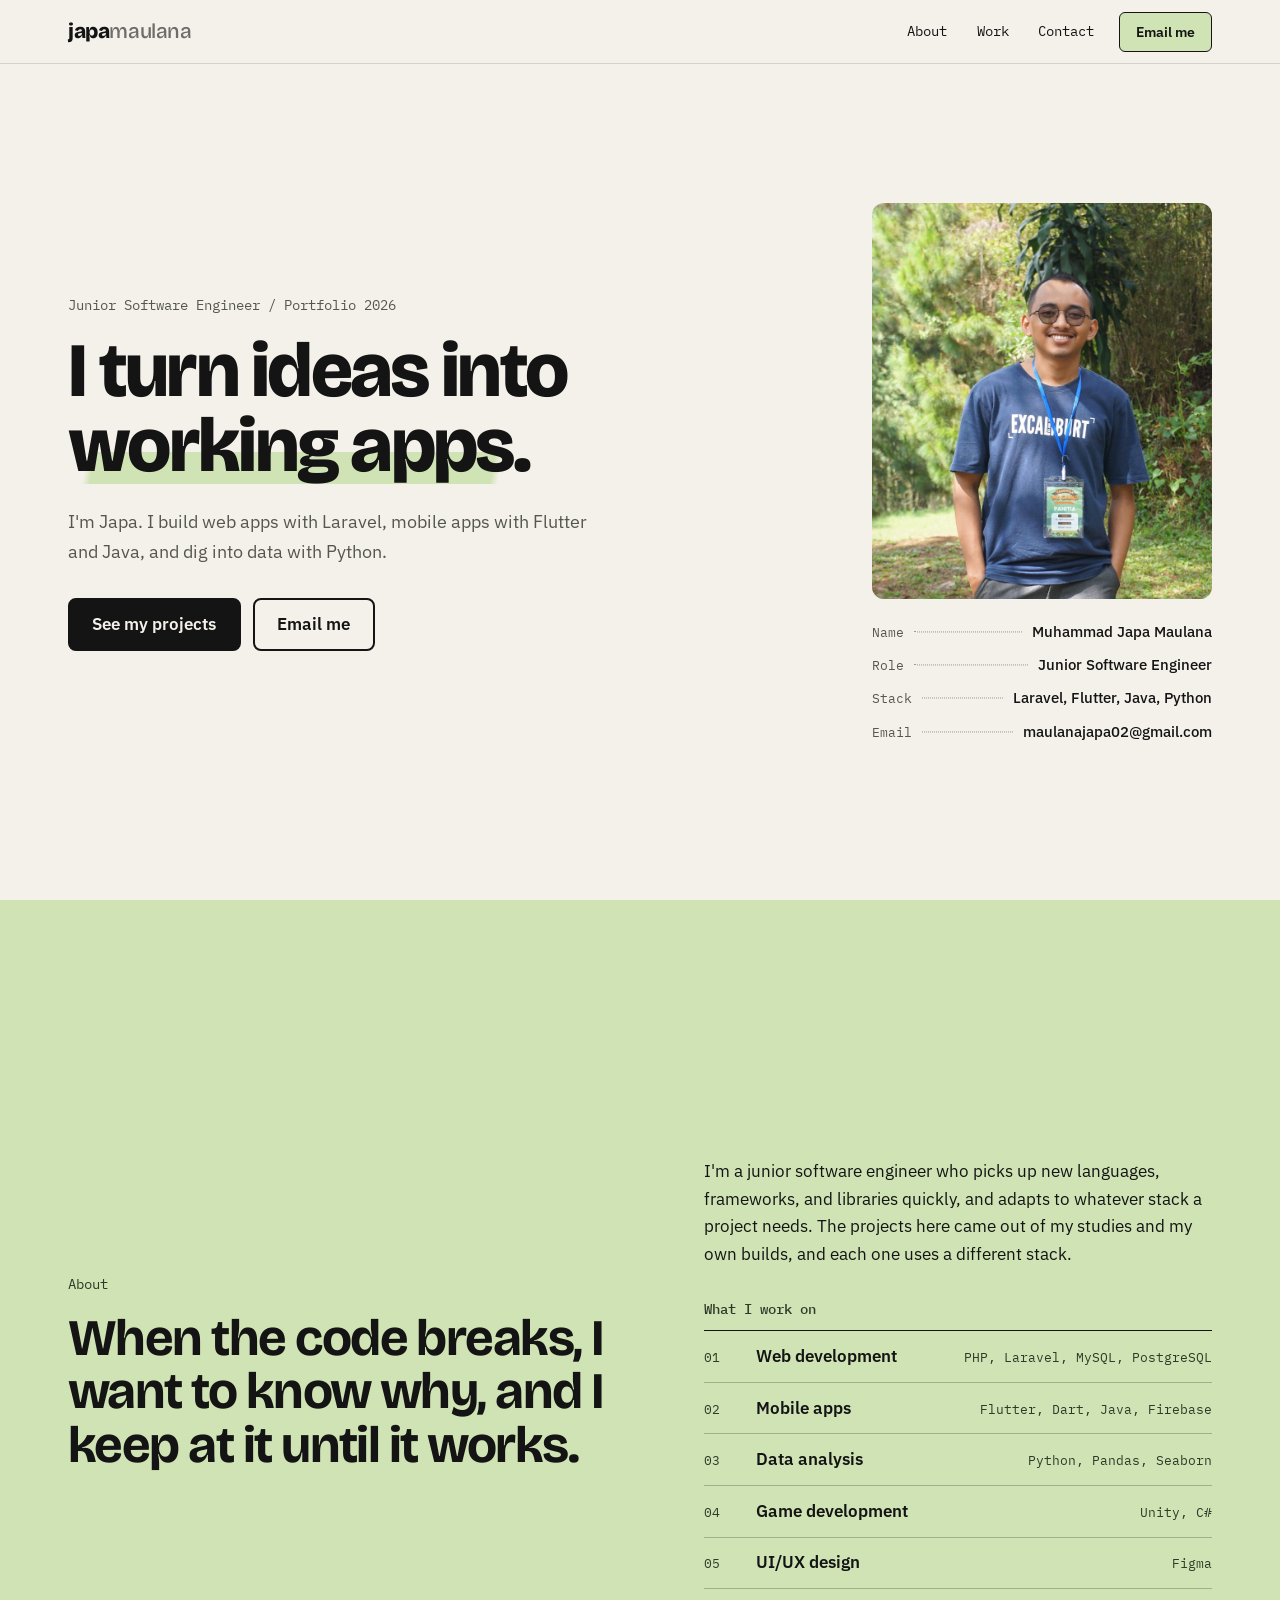
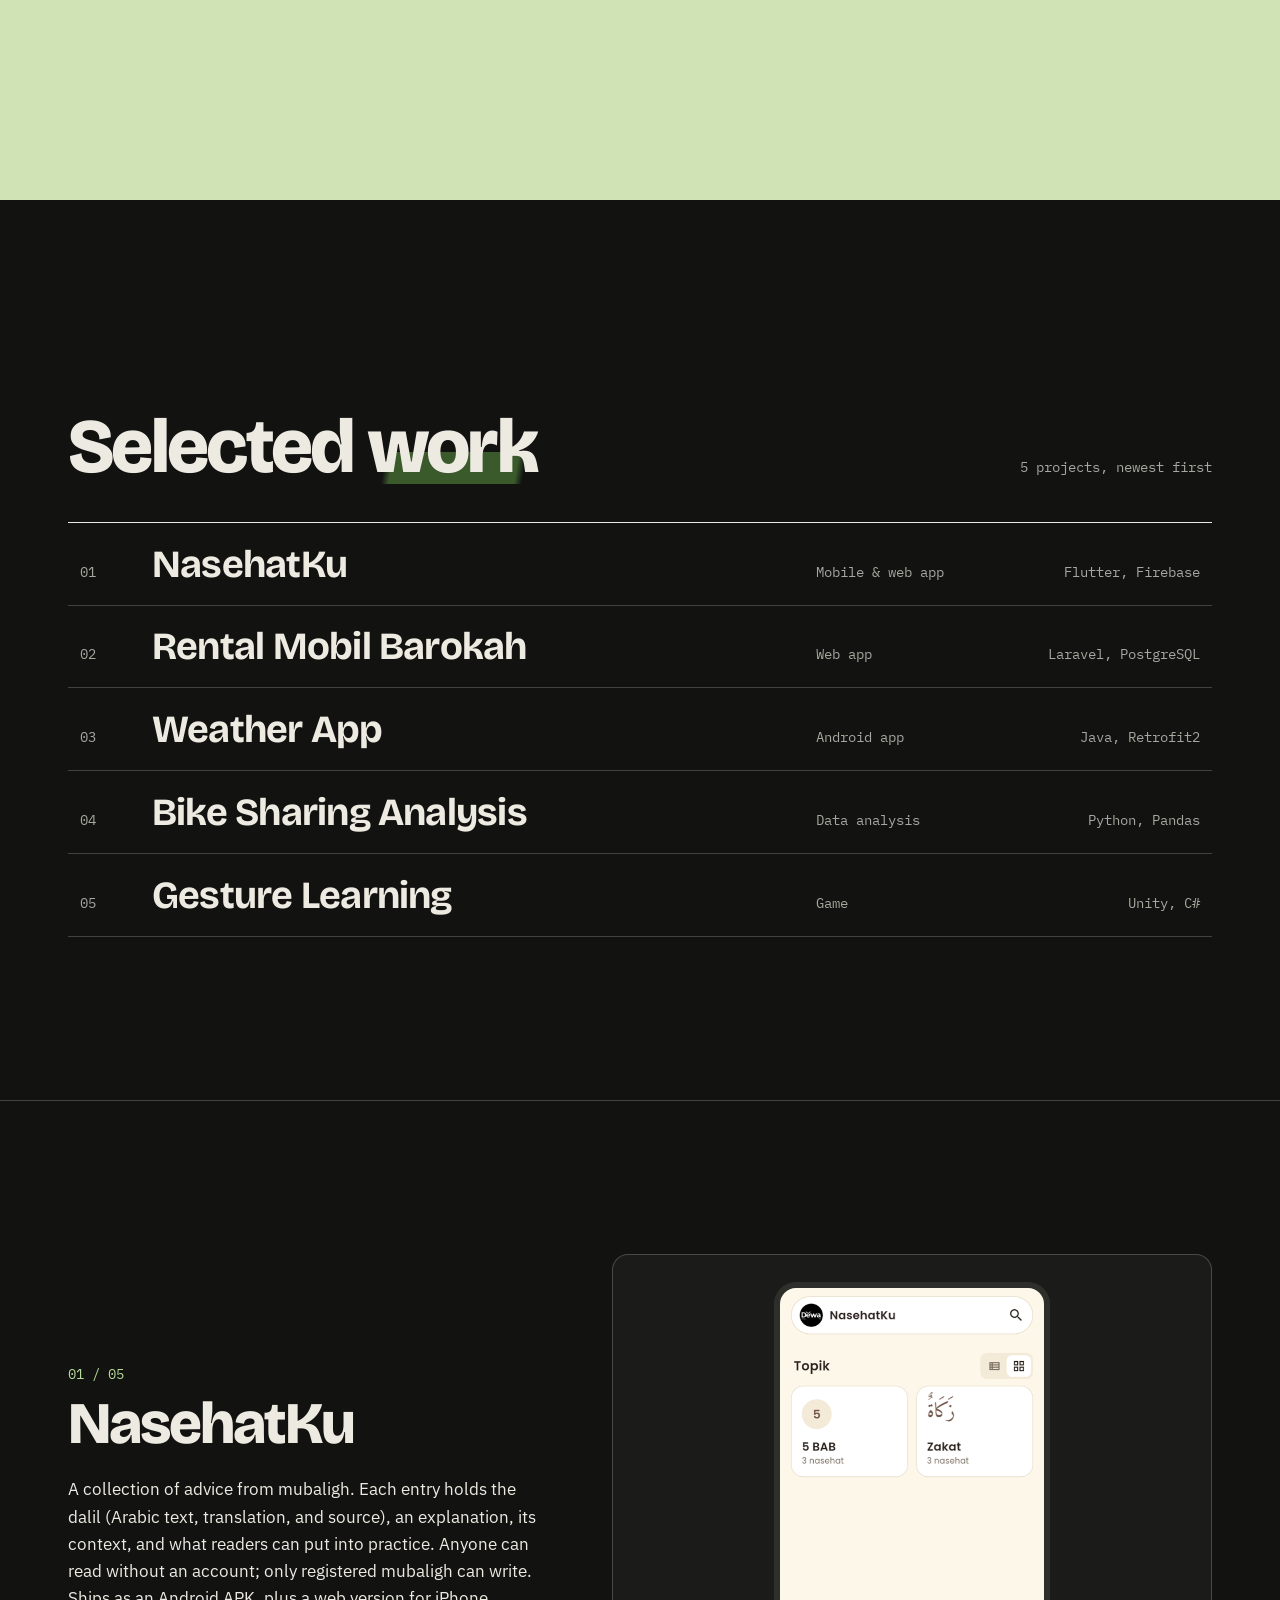
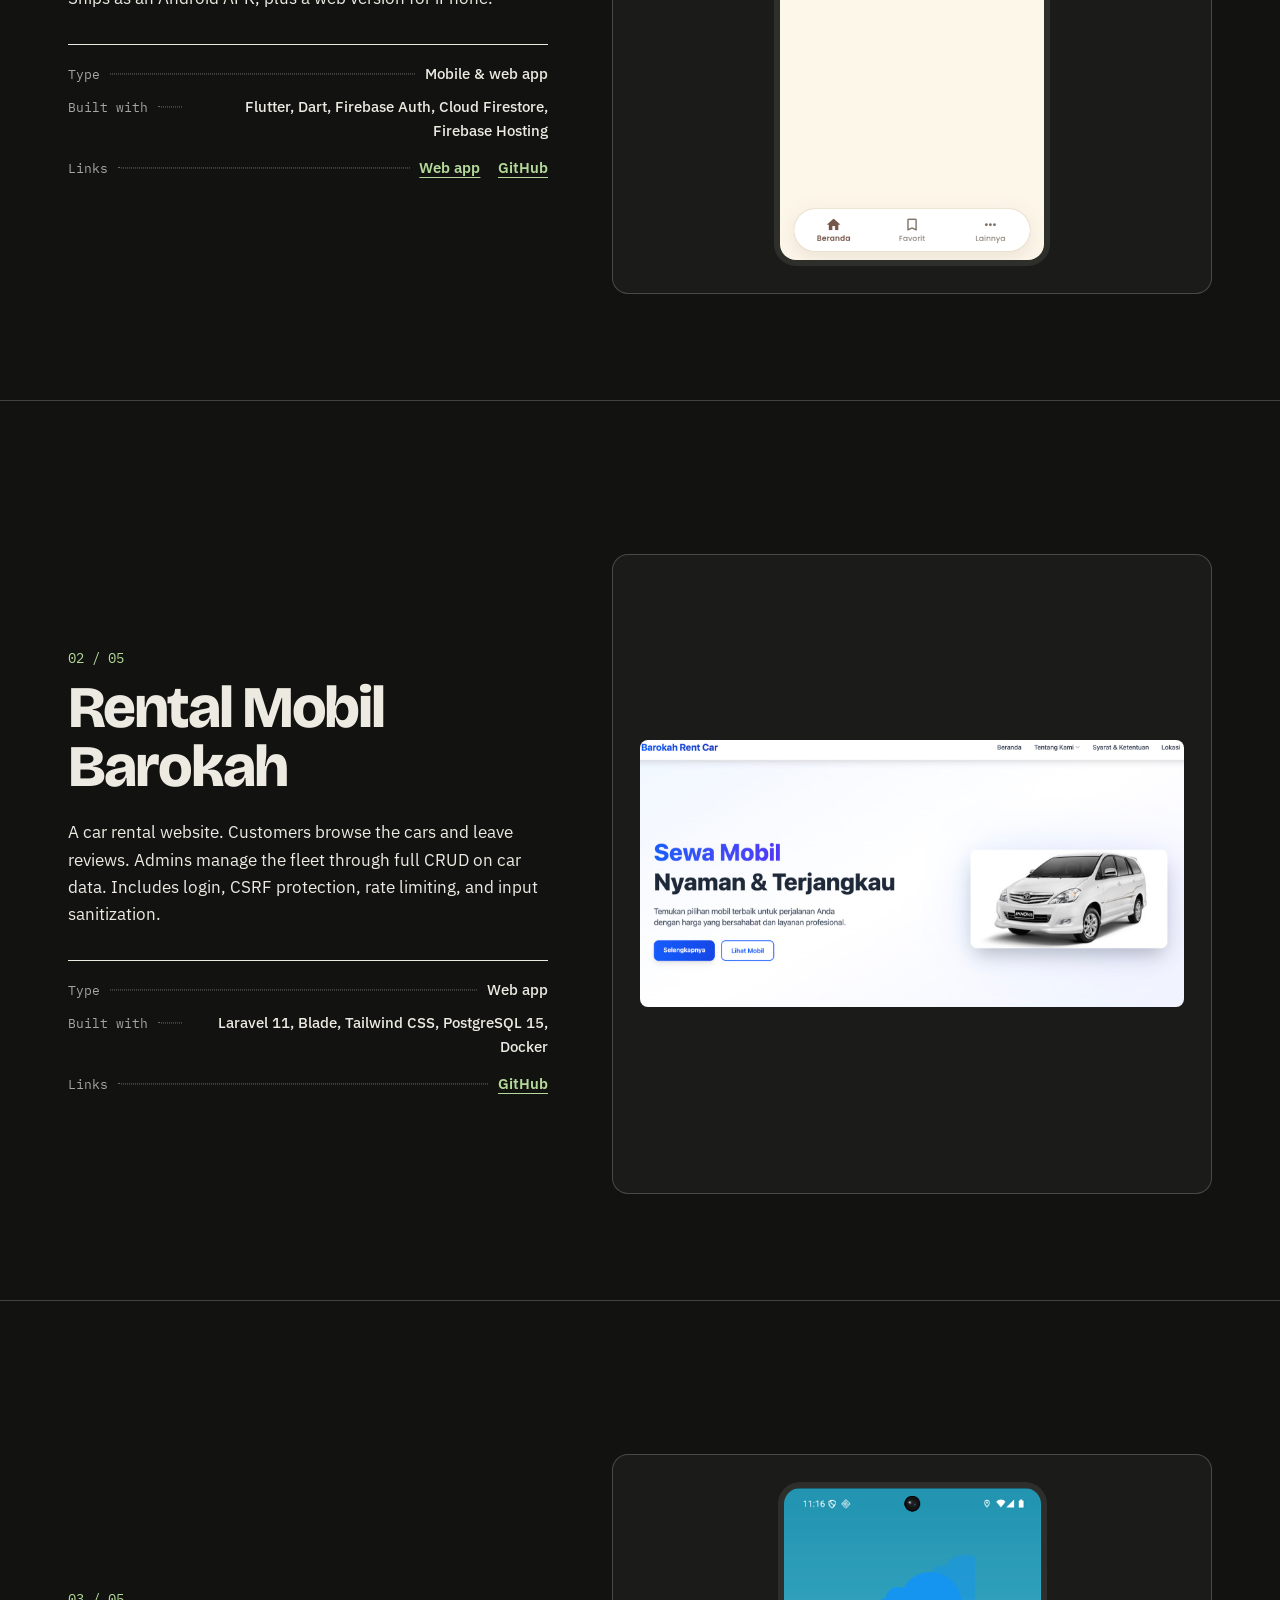
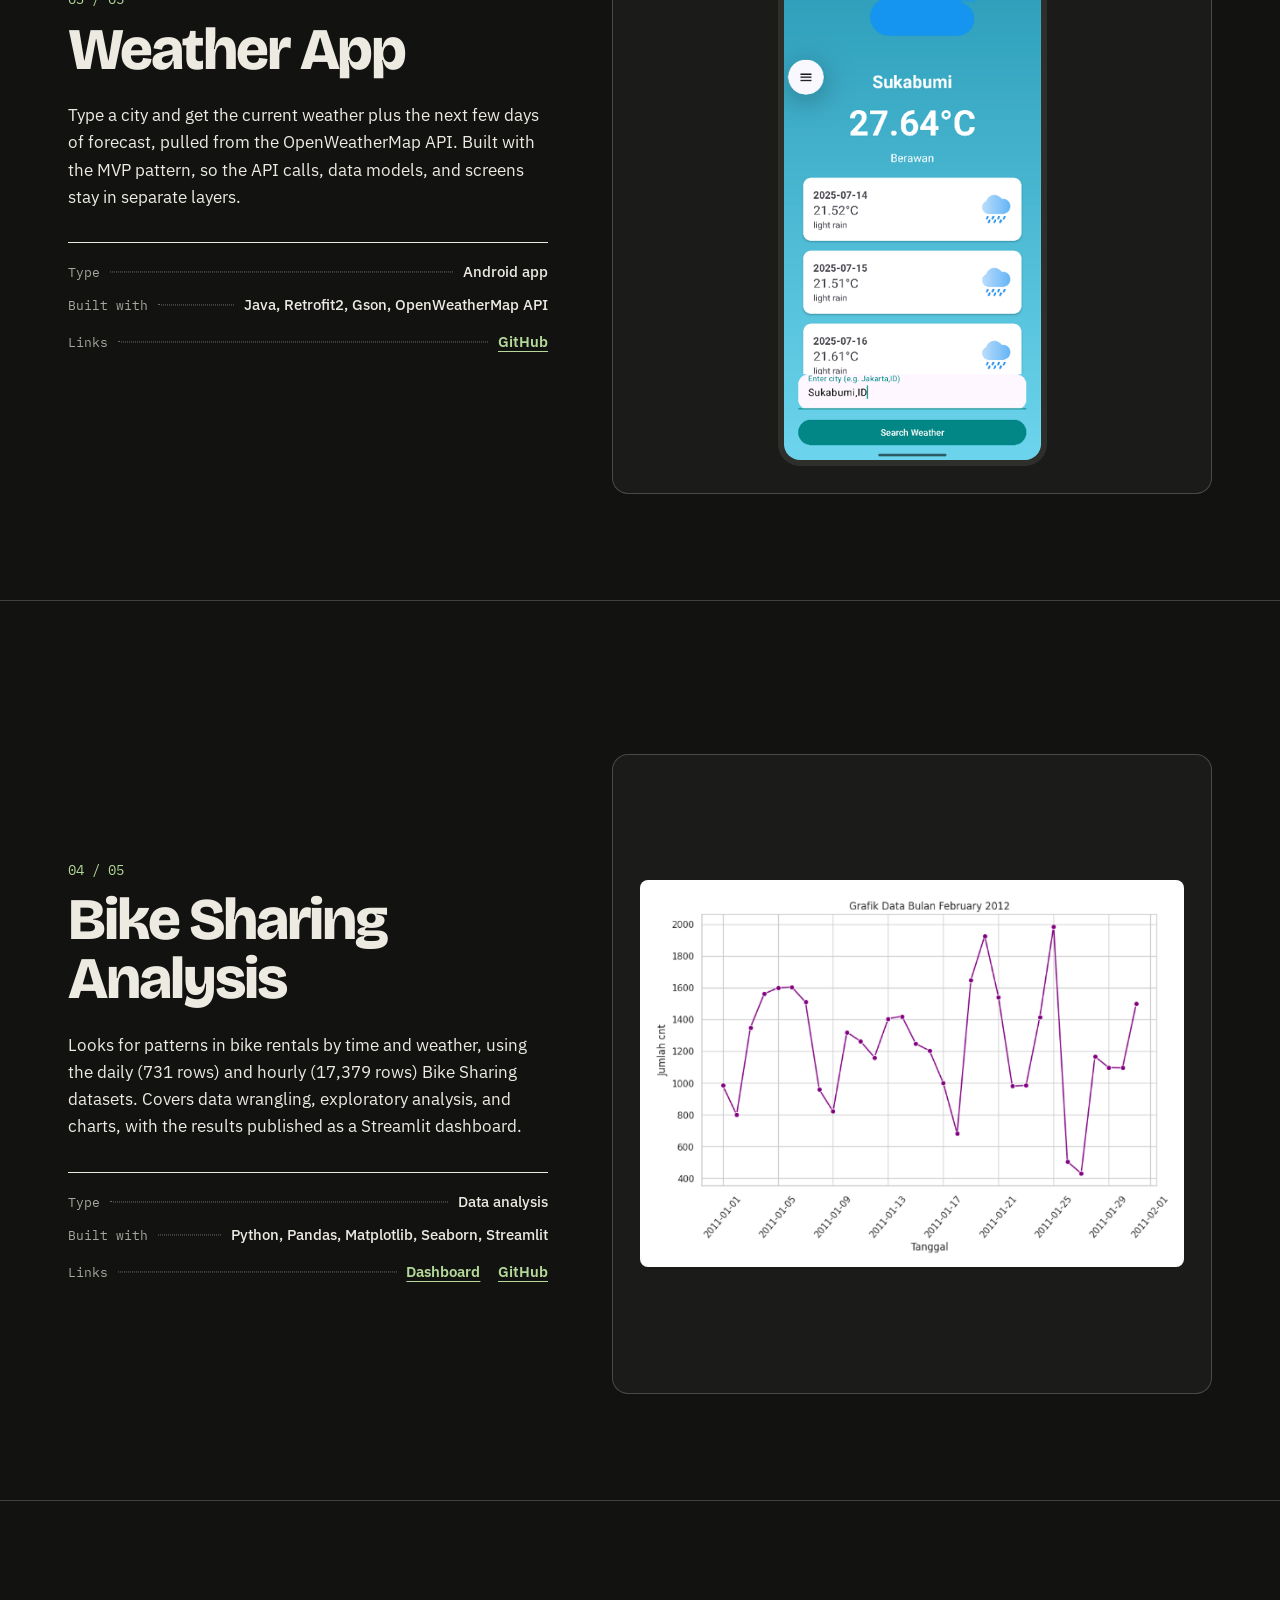
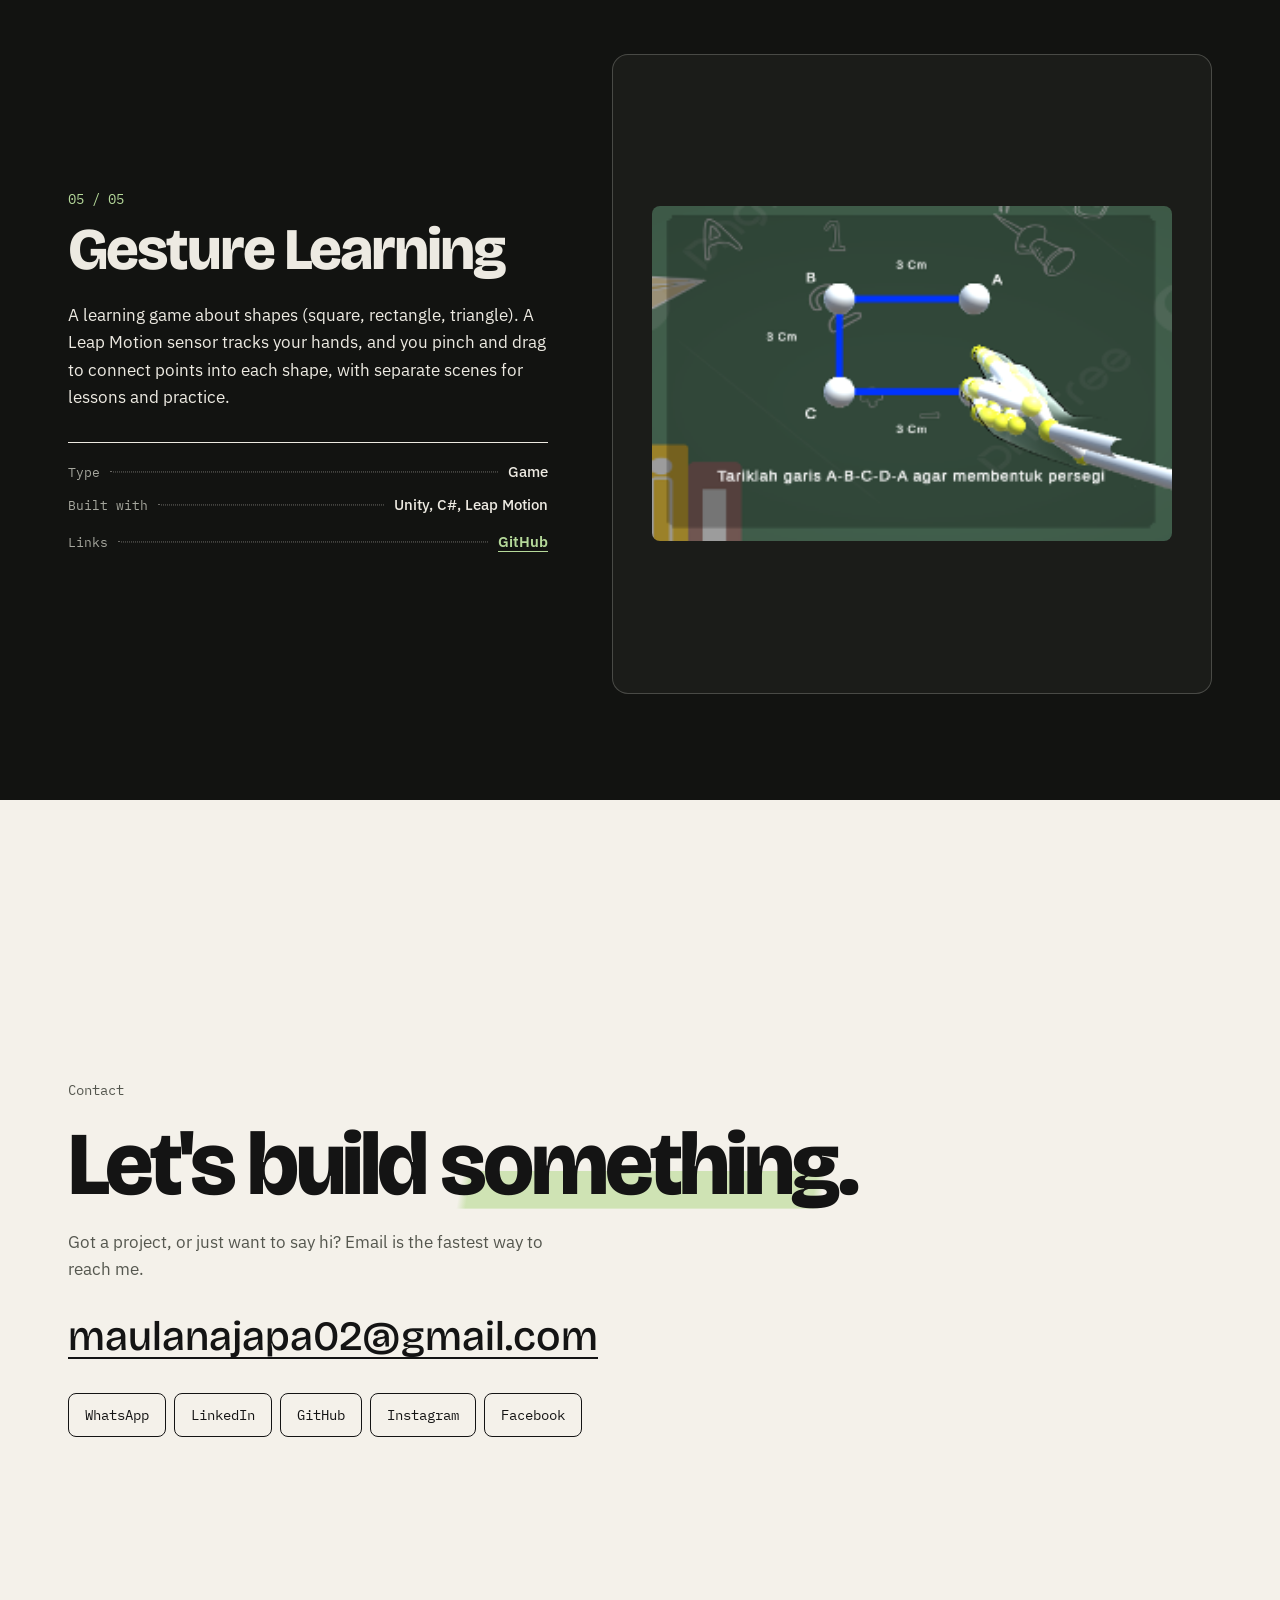
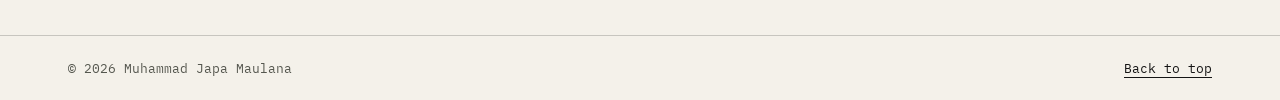
==== commit 77feaecf: "Restore the previous profile photo Go back to the earlier portrait crop without the mint block. Navb" ====
--- a/index.html
+++ b/index.html
@@ -11,7 +11,7 @@
     <link rel="preconnect" href="https://fonts.googleapis.com">
     <link rel="preconnect" href="https://fonts.gstatic.com" crossorigin>
     <link rel="stylesheet" href="https://fonts.googleapis.com/css2?family=Bricolage+Grotesque:opsz,wght@12..96,500;12..96,700;12..96,800&family=IBM+Plex+Mono:wght@400;500&family=IBM+Plex+Sans:wght@400;500;600&display=swap">
-    <link rel="stylesheet" href="style.css?v=9">
+    <link rel="stylesheet" href="style.css?v=10">
 </head>
 
 <body>
@@ -52,16 +52,14 @@
                 </div>
 
                 <aside class="intro-card" aria-label="Quick facts">
-                    <div class="intro-photo-frame">
-                        <img
-                            class="intro-photo"
-                            src="assets/profile-tight.jpg"
-                            alt="Japa smiling, wearing glasses and a navy t-shirt, with trees behind him"
-                            width="800"
-                            height="1000"
-                            fetchpriority="high"
-                        >
-                    </div>
+                    <img
+                        class="intro-photo"
+                        src="assets/profile-portrait.jpg"
+                        alt="Japa smiling, wearing glasses and a navy t-shirt, standing among pine trees"
+                        width="825"
+                        height="1100"
+                        fetchpriority="high"
+                    >
                     <dl class="spec">
                         <div><dt>Name</dt><dd>Muhammad Japa Maulana</dd></div>
                         <div><dt>Role</dt><dd>Junior Software Engineer</dd></div>
--- a/style.css
+++ b/style.css
@@ -417,22 +417,6 @@
     max-width: 340px;
 }
 
-/* Mint block offset behind the photo: same mint as the headline highlighter. */
-.intro-photo-frame {
-    position: relative;
-    isolation: isolate;
-    margin: 0 0 18px 18px;
-}
-
-.intro-photo-frame::before {
-    content: "";
-    position: absolute;
-    inset: 18px 18px -18px -18px;
-    z-index: -1;
-    background: var(--mint);
-    border-radius: 12px;
-}
-
 .intro-photo {
     width: 100%;
     max-height: 44vh;
@@ -443,14 +427,6 @@
 }
 
 @media (max-width: 860px) {
-    .intro-photo-frame {
-        margin: 0 0 10px 10px;
-    }
-
-    .intro-photo-frame::before {
-        inset: 10px 10px -10px -10px;
-    }
-
     .intro-grid {
         grid-template-columns: 1fr;
     }
@@ -473,8 +449,8 @@
         grid-template-columns: 1fr;
     }
 
-    .intro-photo-frame {
-        width: 140px;
+    .intro-photo {
+        width: 120px;
     }
 
     .intro-actions .btn {
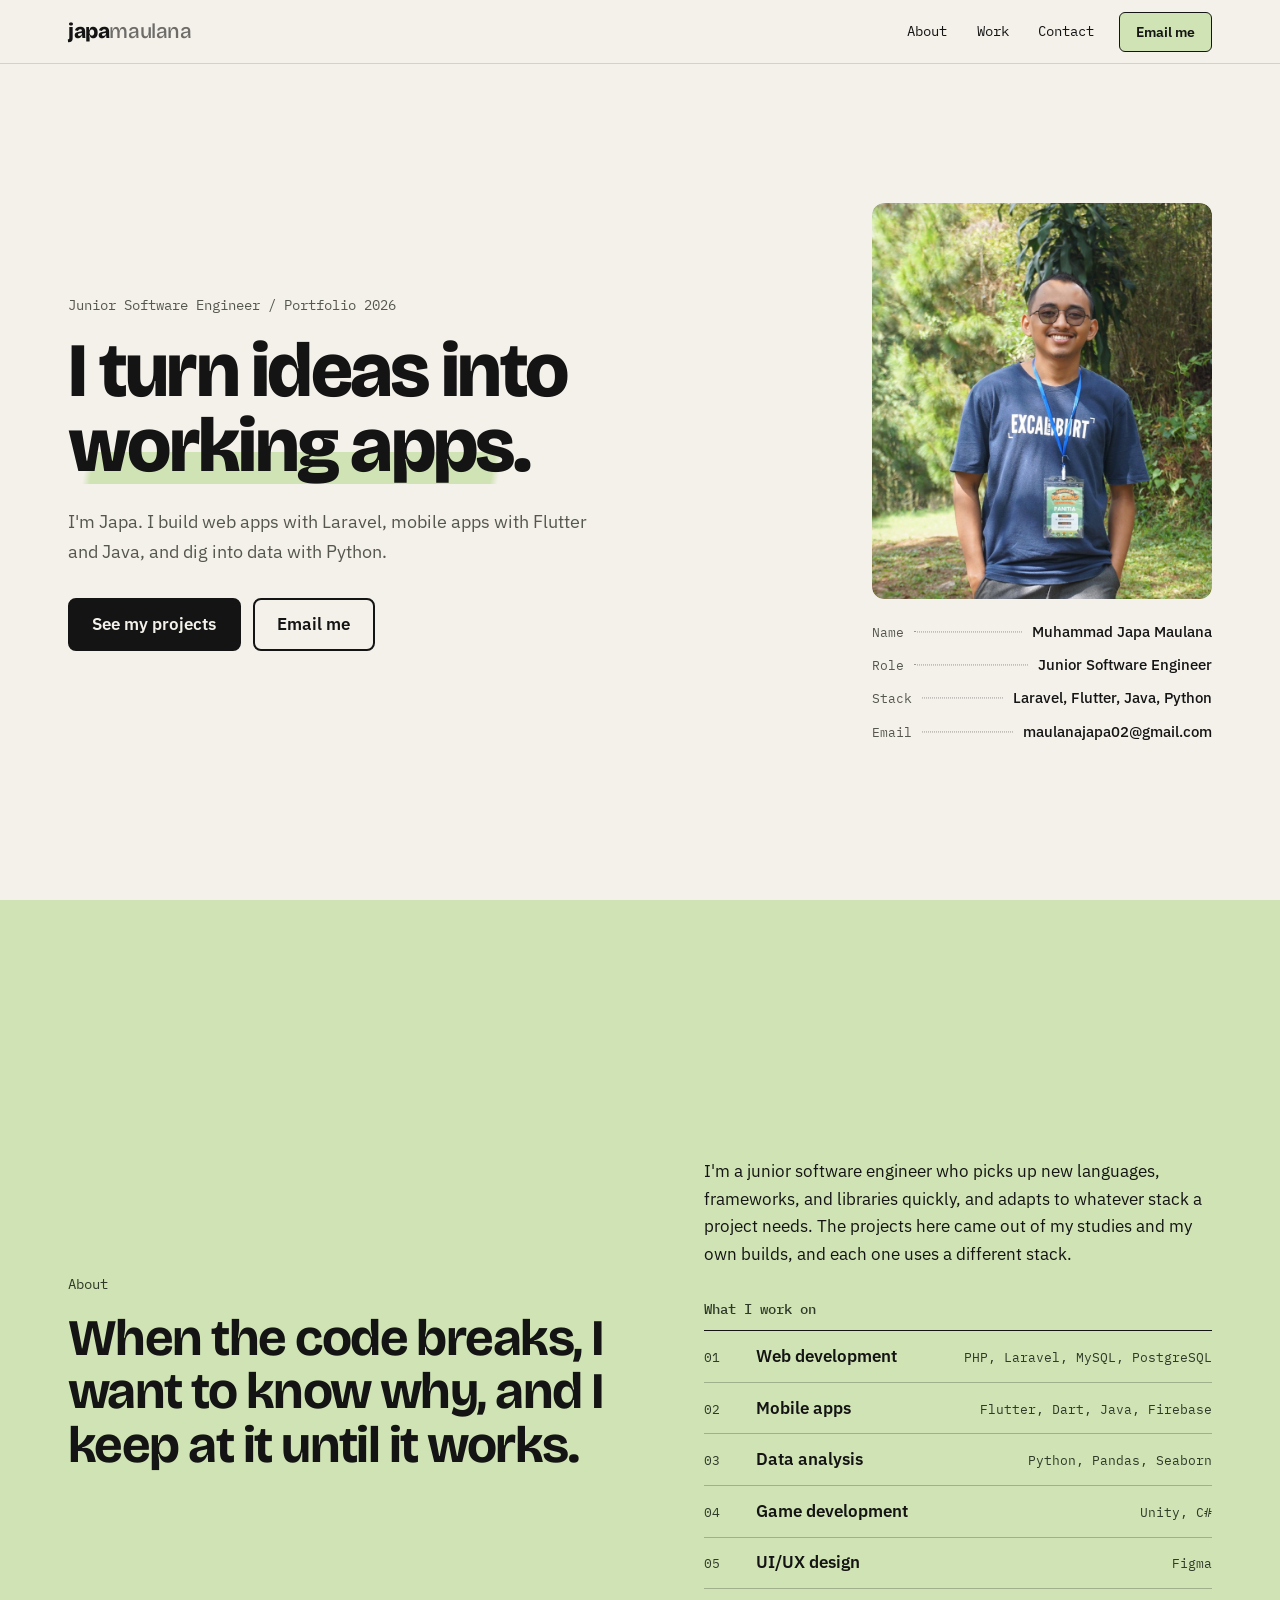
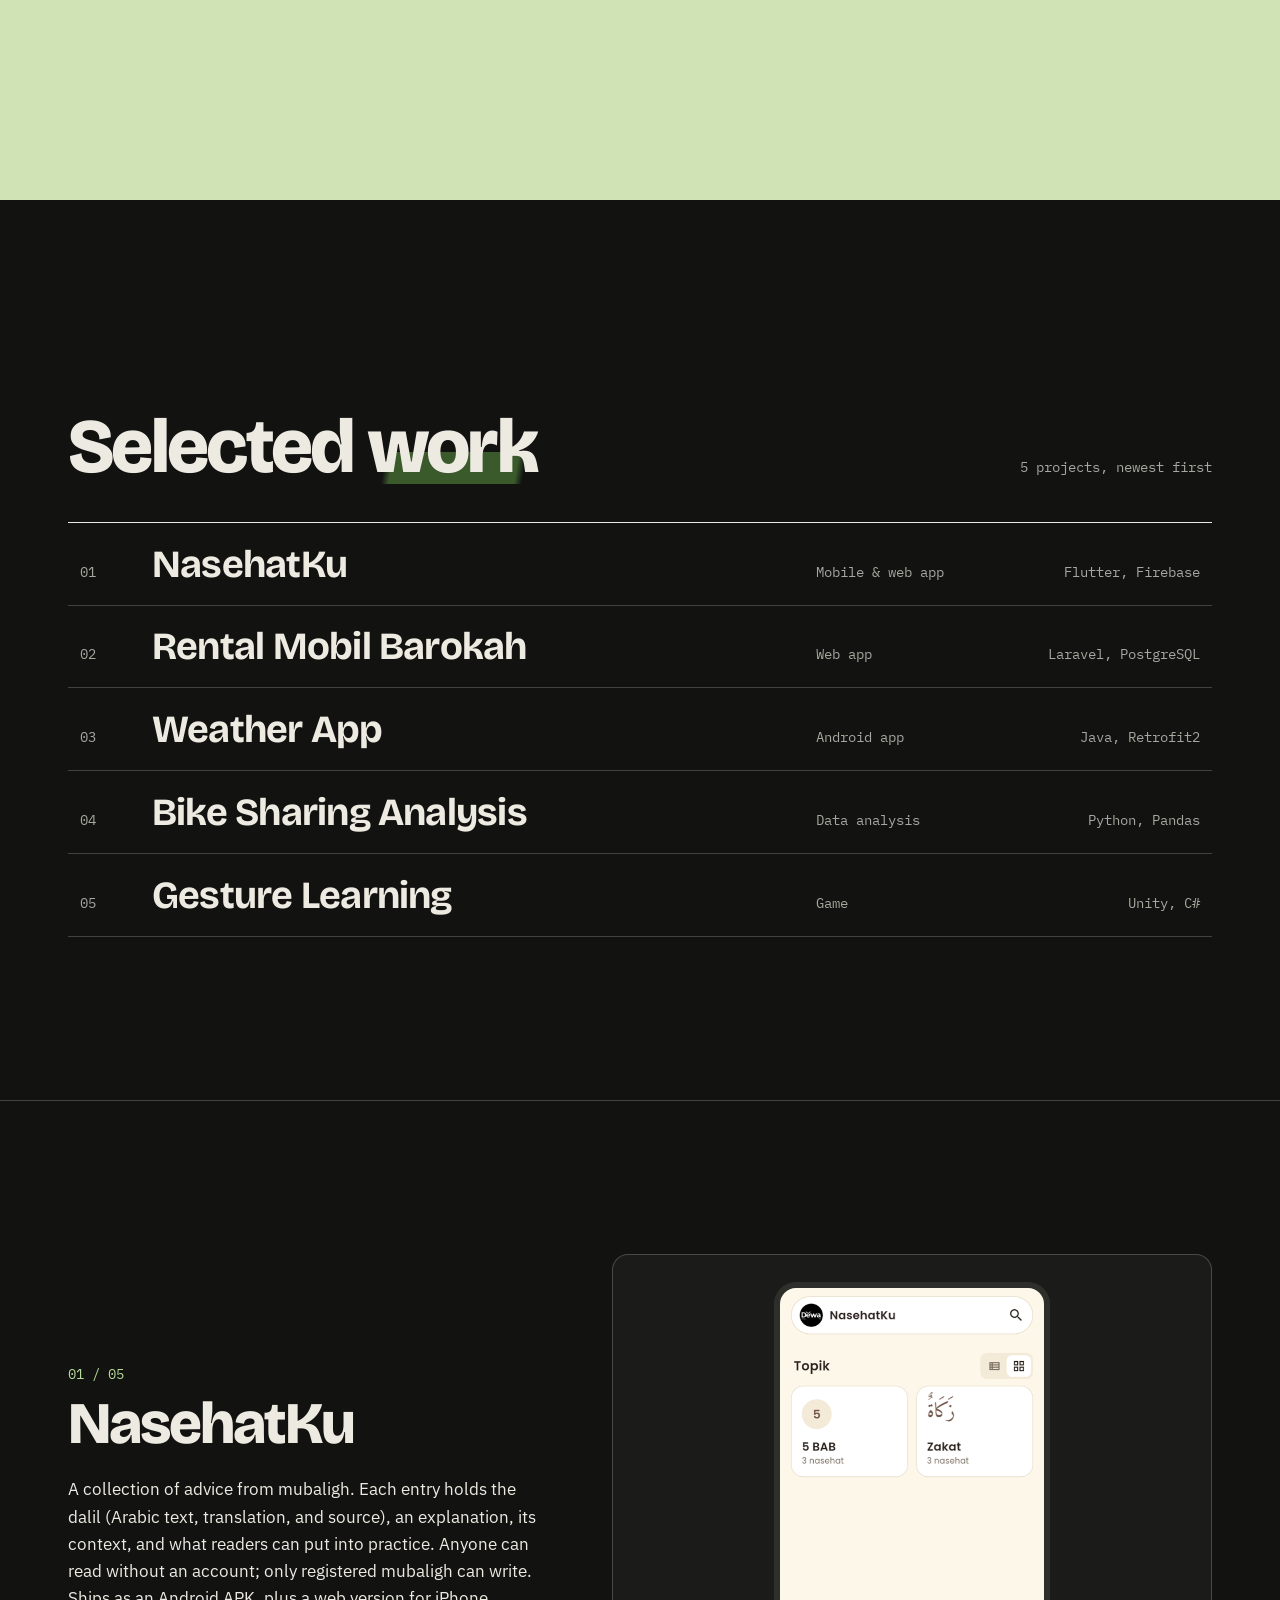
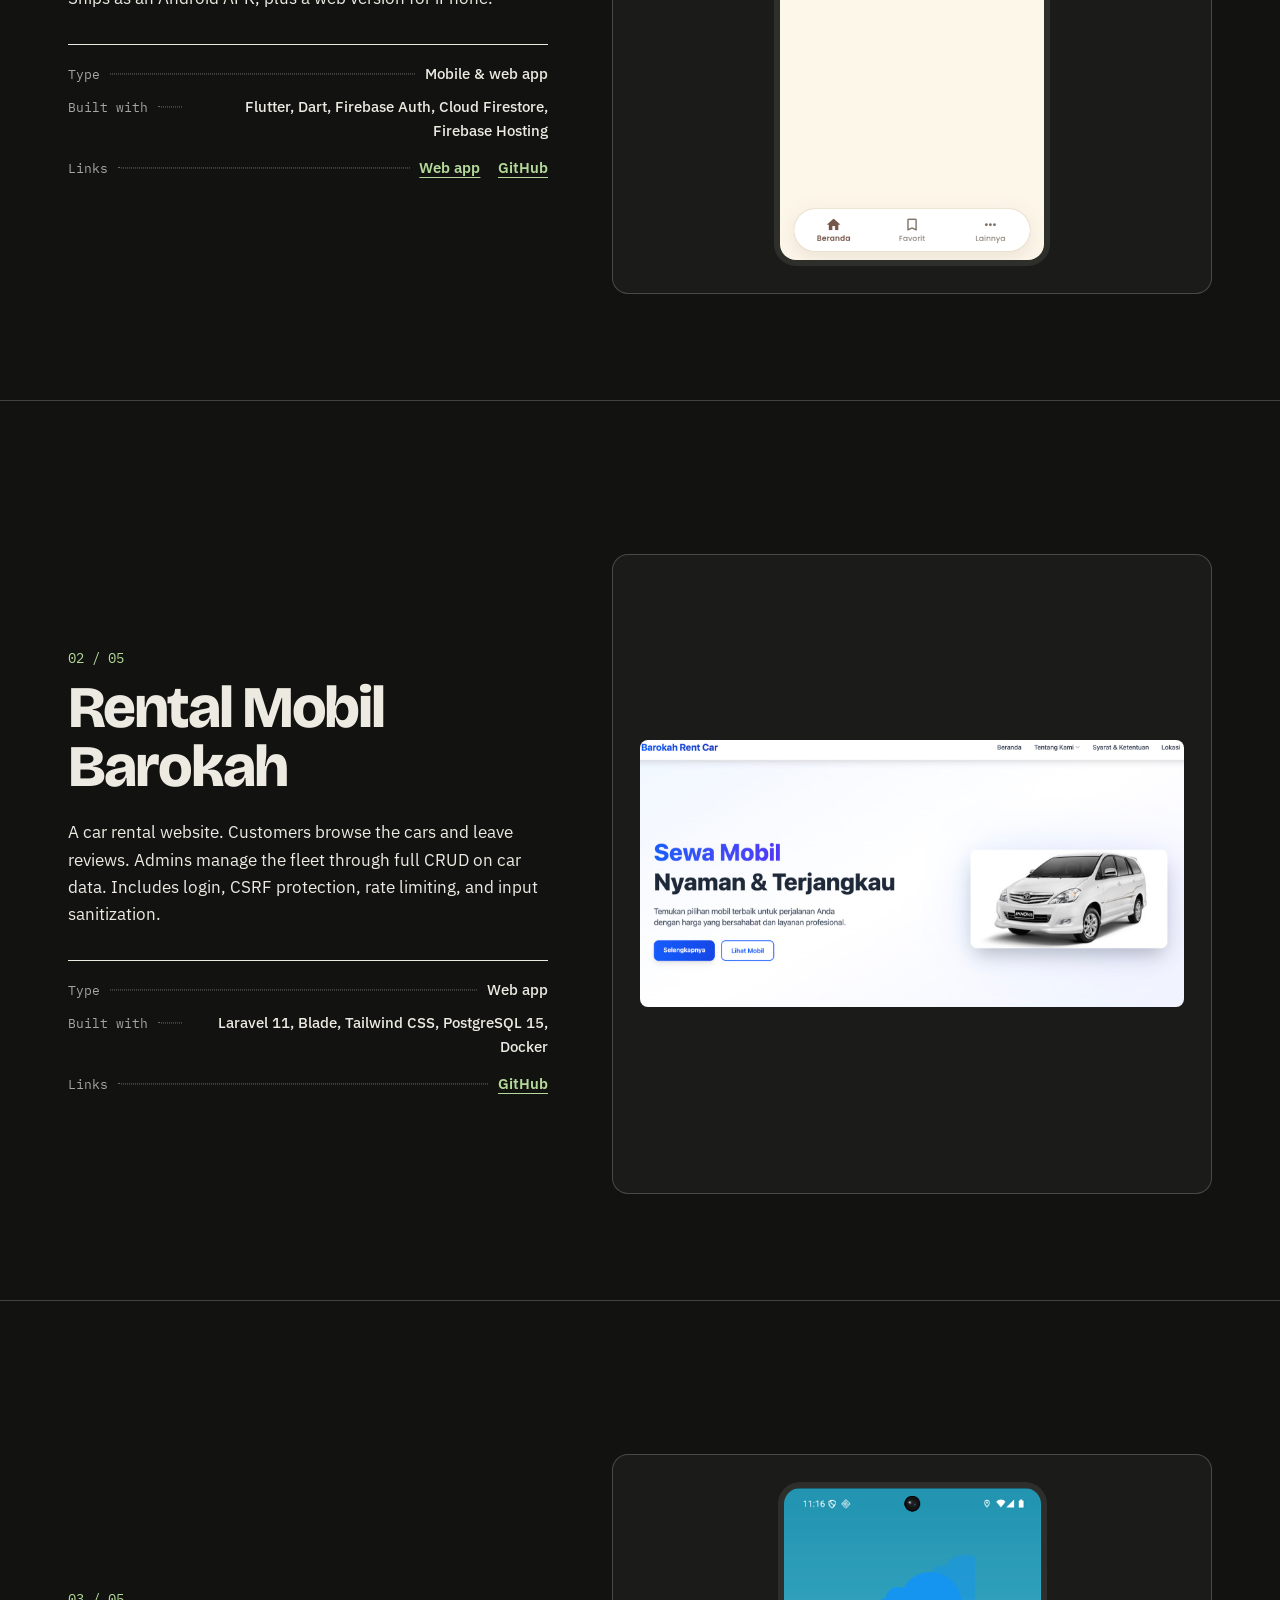
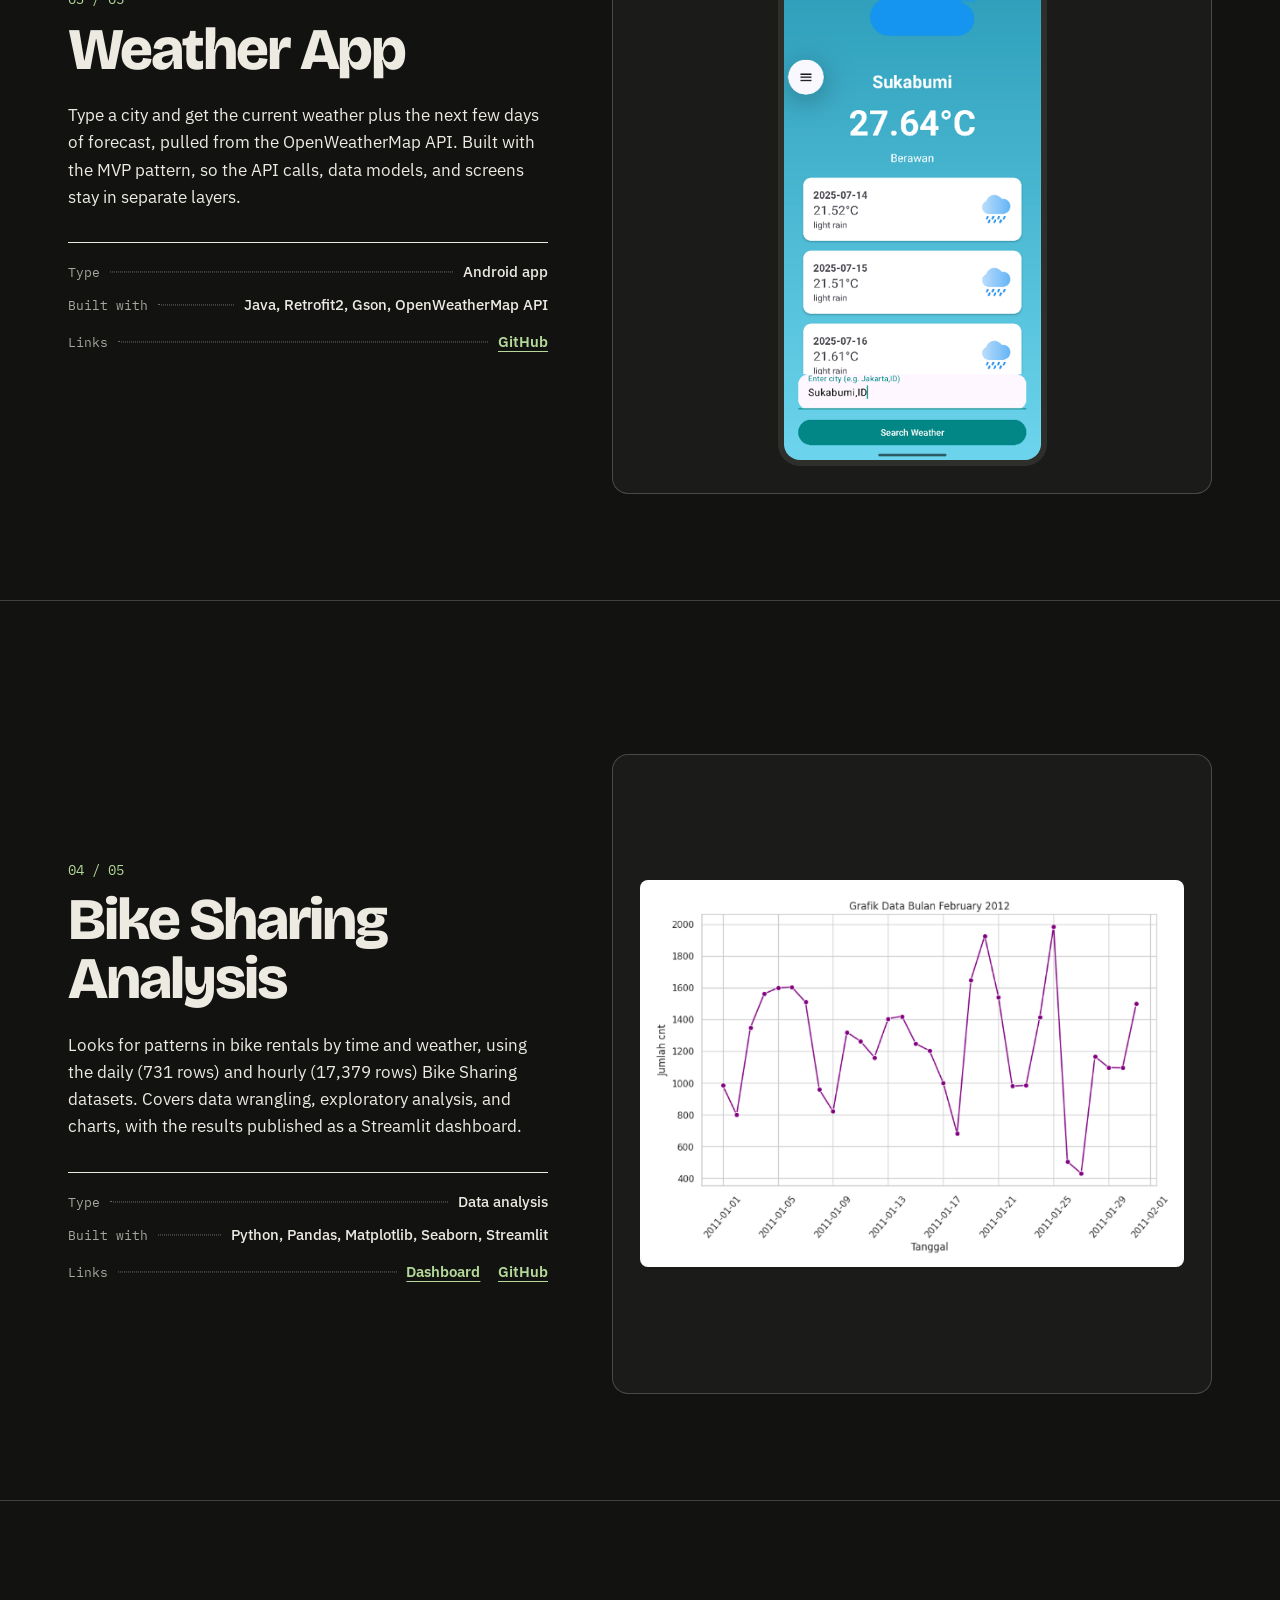
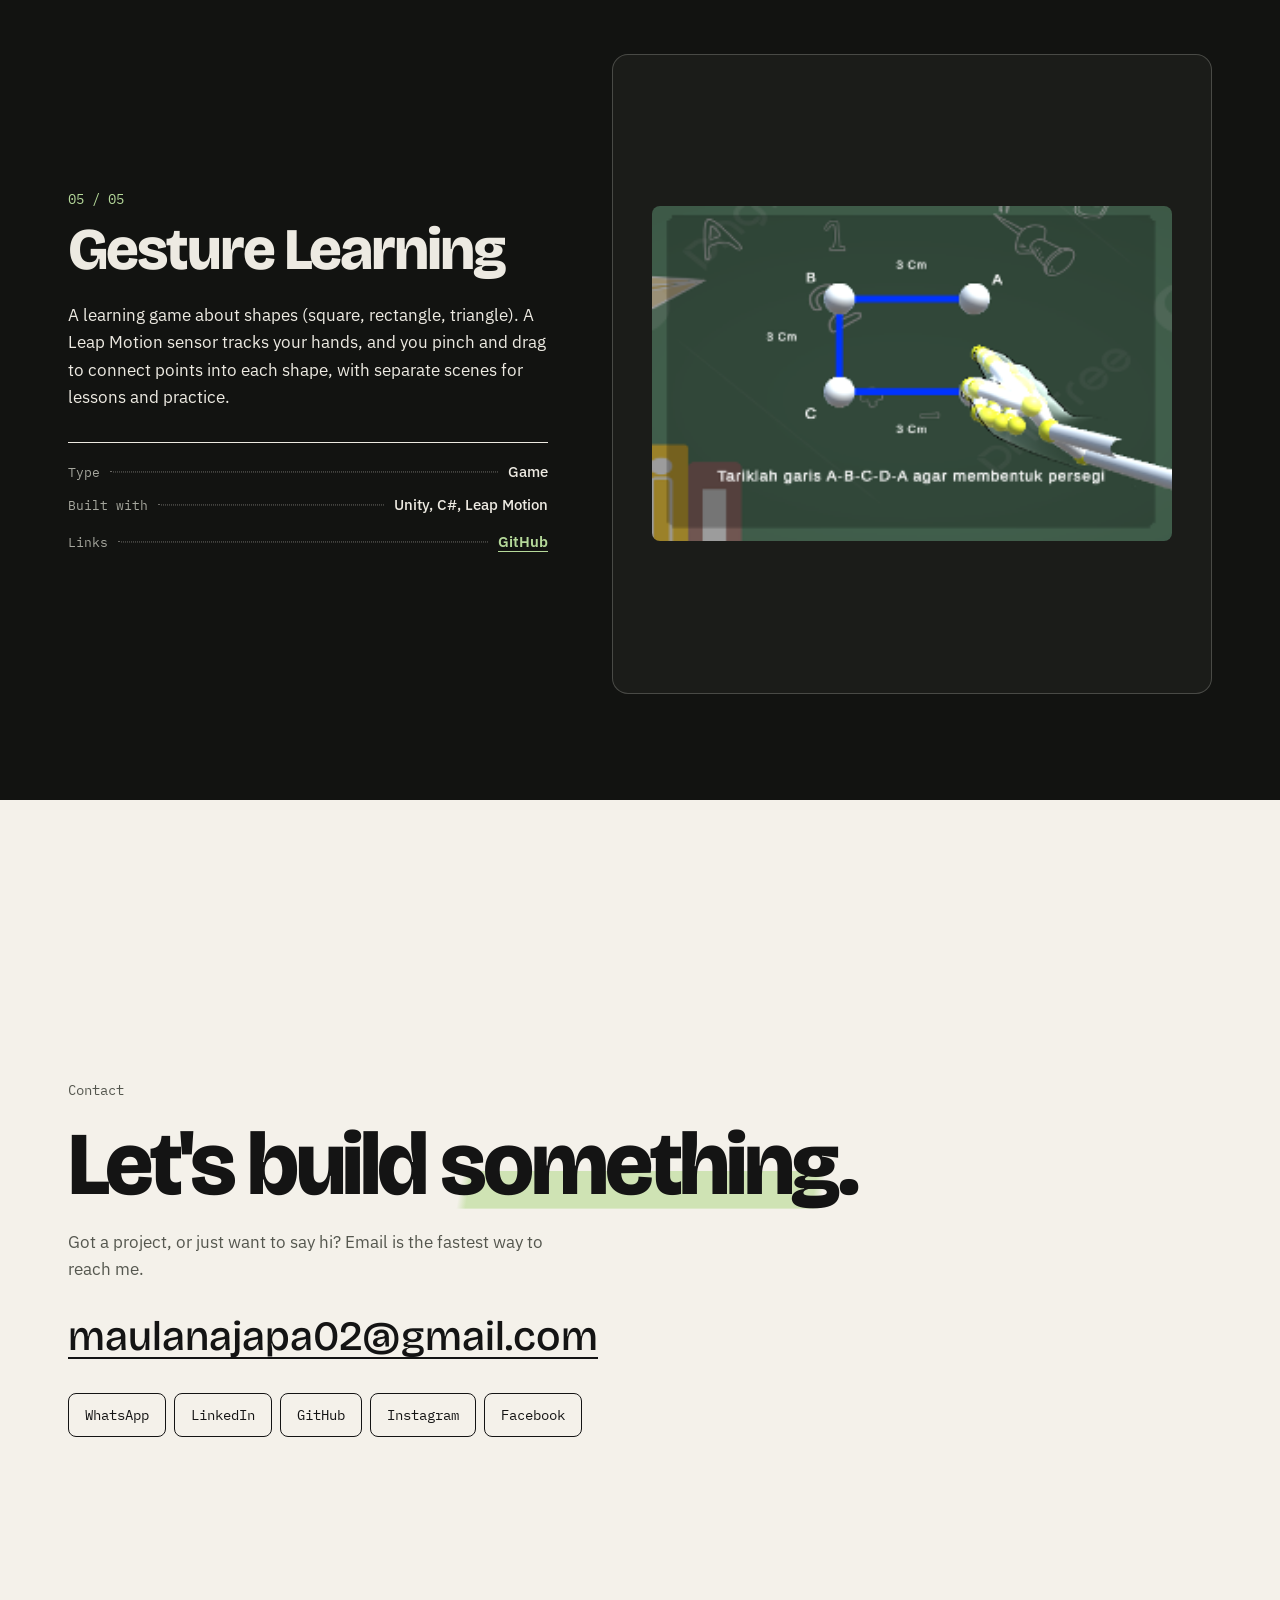
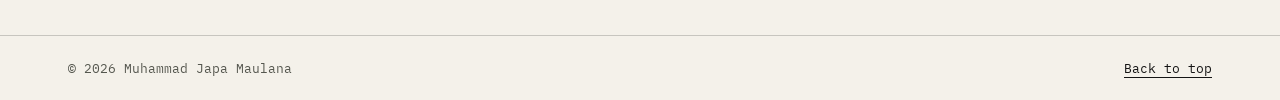
==== commit a6dd31d9: "Zoom the profile photo slightly on hover The photo scales to 105% inside a clipped frame, so the fra" ====
--- a/index.html
+++ b/index.html
@@ -11,7 +11,7 @@
     <link rel="preconnect" href="https://fonts.googleapis.com">
     <link rel="preconnect" href="https://fonts.gstatic.com" crossorigin>
     <link rel="stylesheet" href="https://fonts.googleapis.com/css2?family=Bricolage+Grotesque:opsz,wght@12..96,500;12..96,700;12..96,800&family=IBM+Plex+Mono:wght@400;500&family=IBM+Plex+Sans:wght@400;500;600&display=swap">
-    <link rel="stylesheet" href="style.css?v=10">
+    <link rel="stylesheet" href="style.css?v=11">
 </head>
 
 <body>
@@ -52,14 +52,16 @@
                 </div>
 
                 <aside class="intro-card" aria-label="Quick facts">
-                    <img
-                        class="intro-photo"
-                        src="assets/profile-portrait.jpg"
-                        alt="Japa smiling, wearing glasses and a navy t-shirt, standing among pine trees"
-                        width="825"
-                        height="1100"
-                        fetchpriority="high"
-                    >
+                    <div class="intro-photo-wrap">
+                        <img
+                            class="intro-photo"
+                            src="assets/profile-portrait.jpg"
+                            alt="Japa smiling, wearing glasses and a navy t-shirt, standing among pine trees"
+                            width="825"
+                            height="1100"
+                            fetchpriority="high"
+                        >
+                    </div>
                     <dl class="spec">
                         <div><dt>Name</dt><dd>Muhammad Japa Maulana</dd></div>
                         <div><dt>Role</dt><dd>Junior Software Engineer</dd></div>
--- a/style.css
+++ b/style.css
@@ -417,6 +417,22 @@
     max-width: 340px;
 }
 
+/* The wrapper clips the photo so it can zoom in slightly on hover without growing. */
+.intro-photo-wrap {
+    overflow: hidden;
+    border-radius: 12px;
+}
+
+@media (hover: hover) and (prefers-reduced-motion: no-preference) {
+    .intro-photo {
+        transition: transform 0.6s cubic-bezier(0.2, 0.7, 0.2, 1);
+    }
+
+    .intro-photo-wrap:hover .intro-photo {
+        transform: scale(1.05);
+    }
+}
+
 .intro-photo {
     width: 100%;
     max-height: 44vh;
@@ -449,7 +465,7 @@
         grid-template-columns: 1fr;
     }
 
-    .intro-photo {
+    .intro-photo-wrap {
         width: 120px;
     }
 
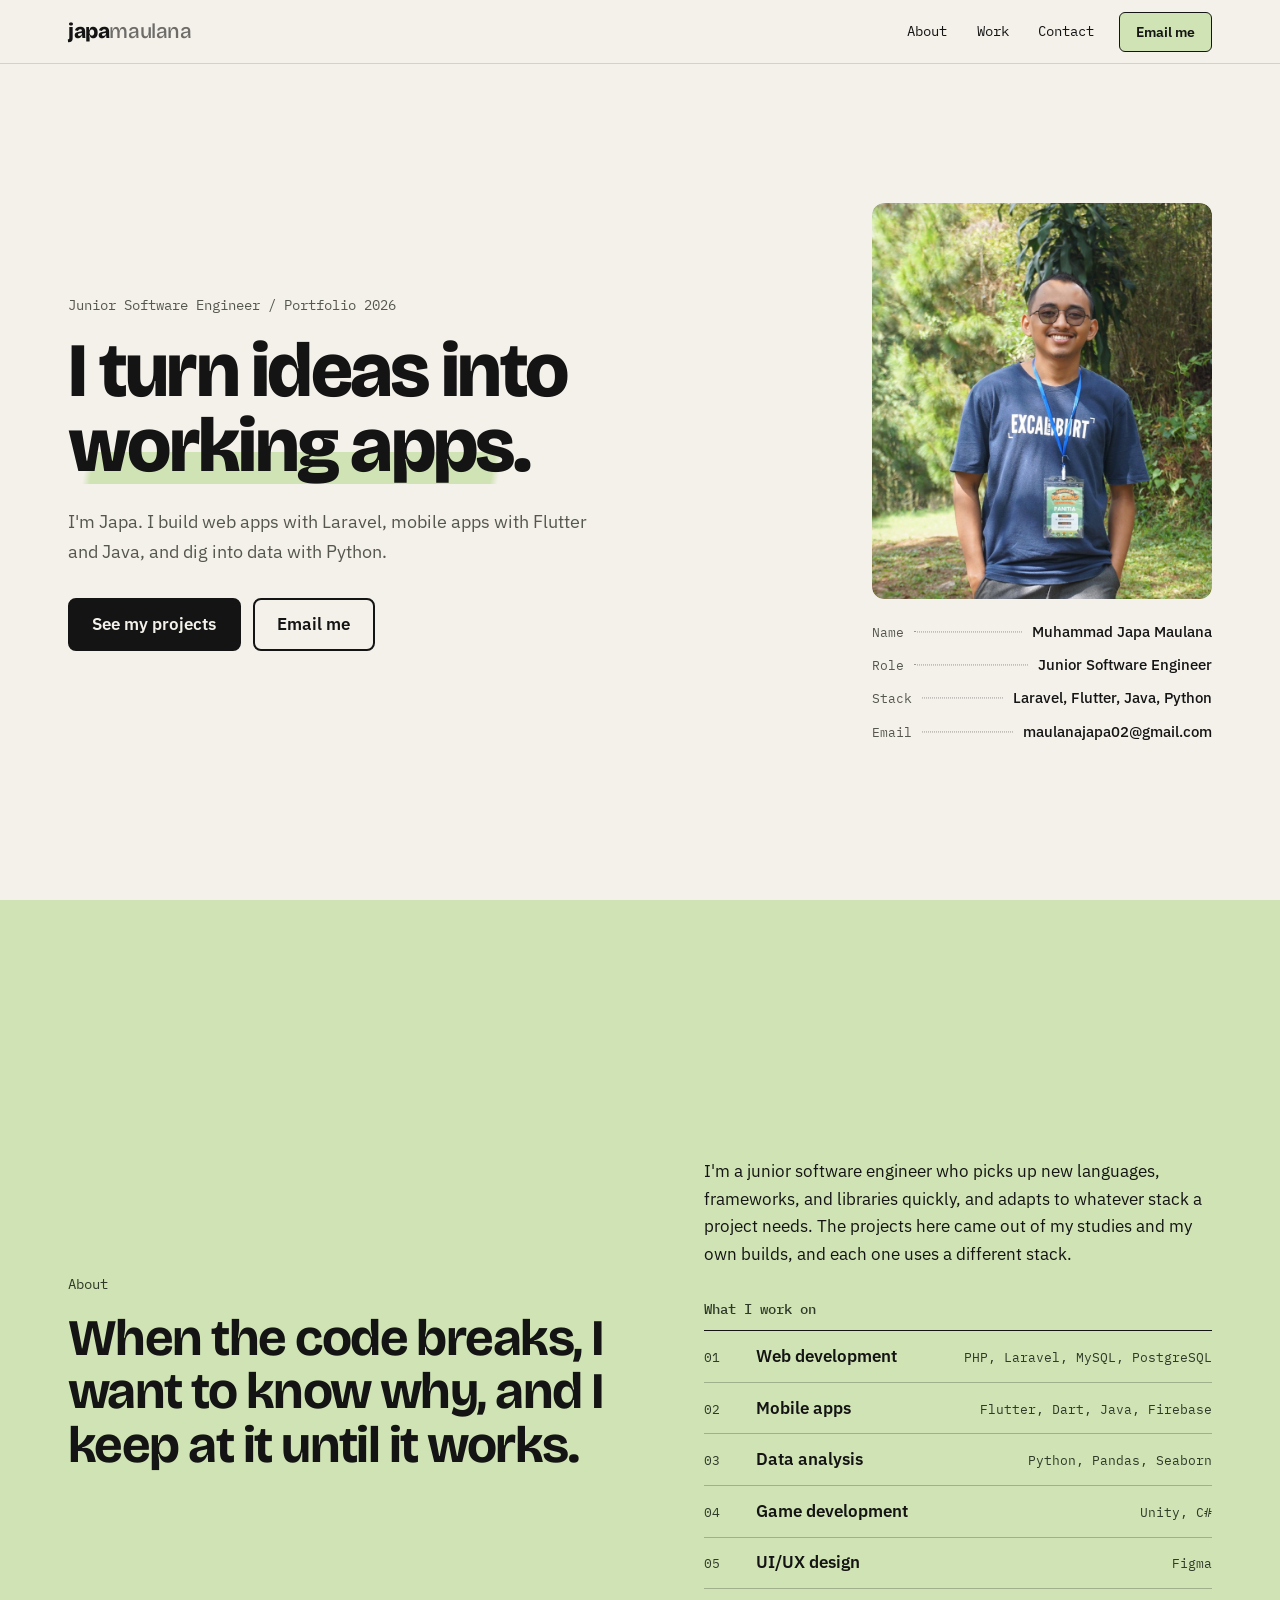
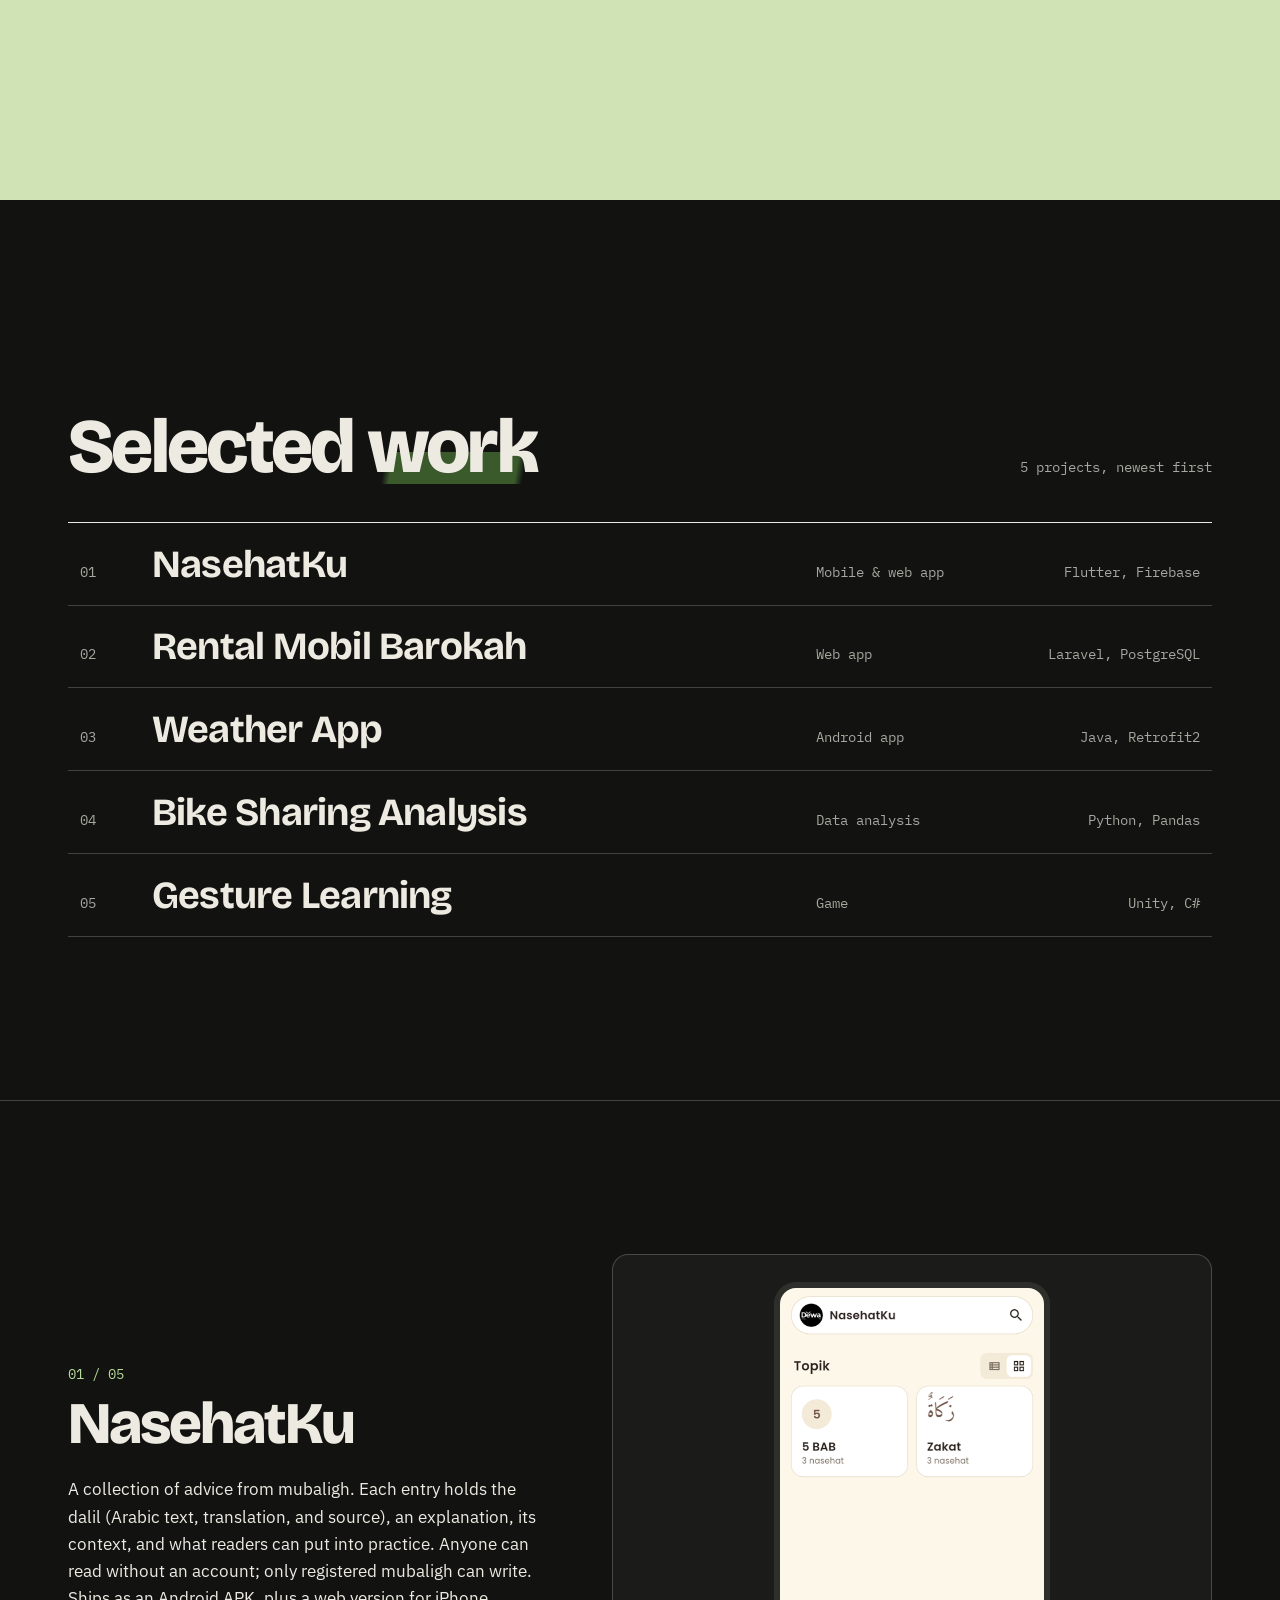
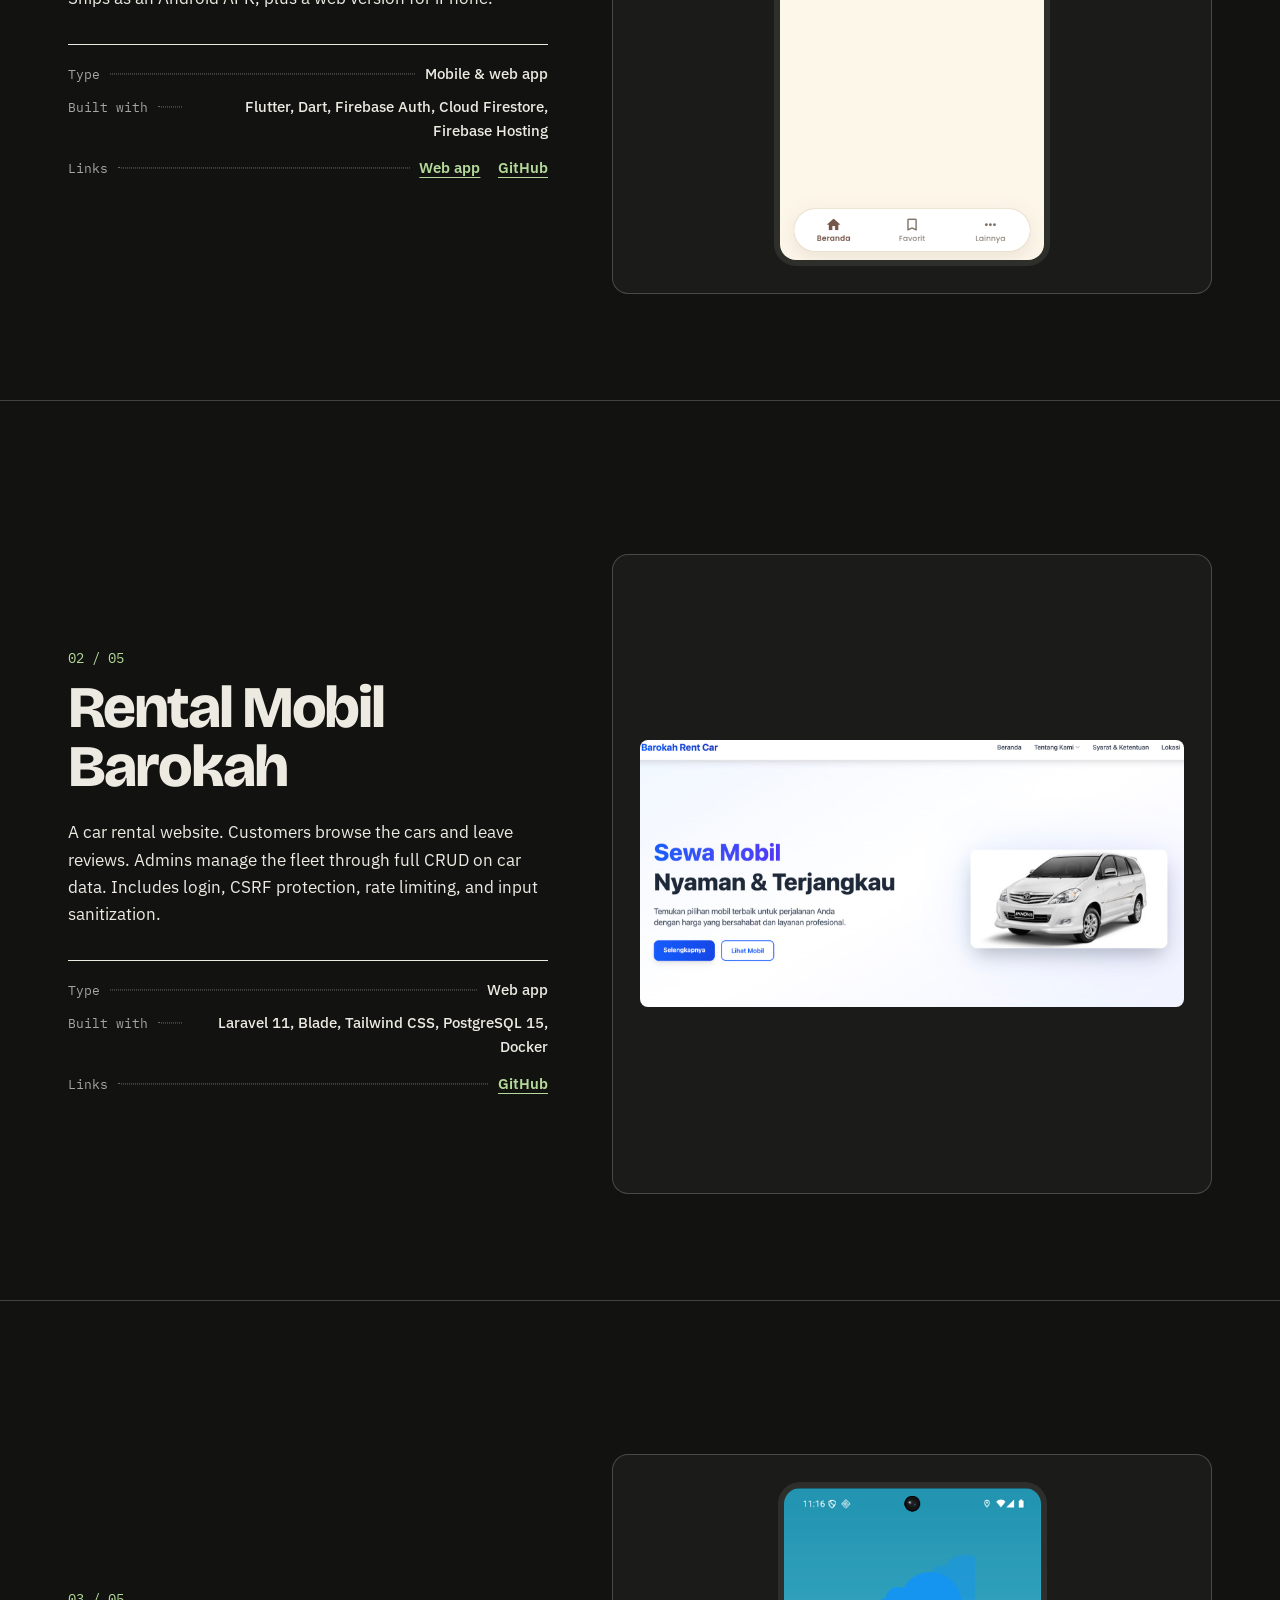
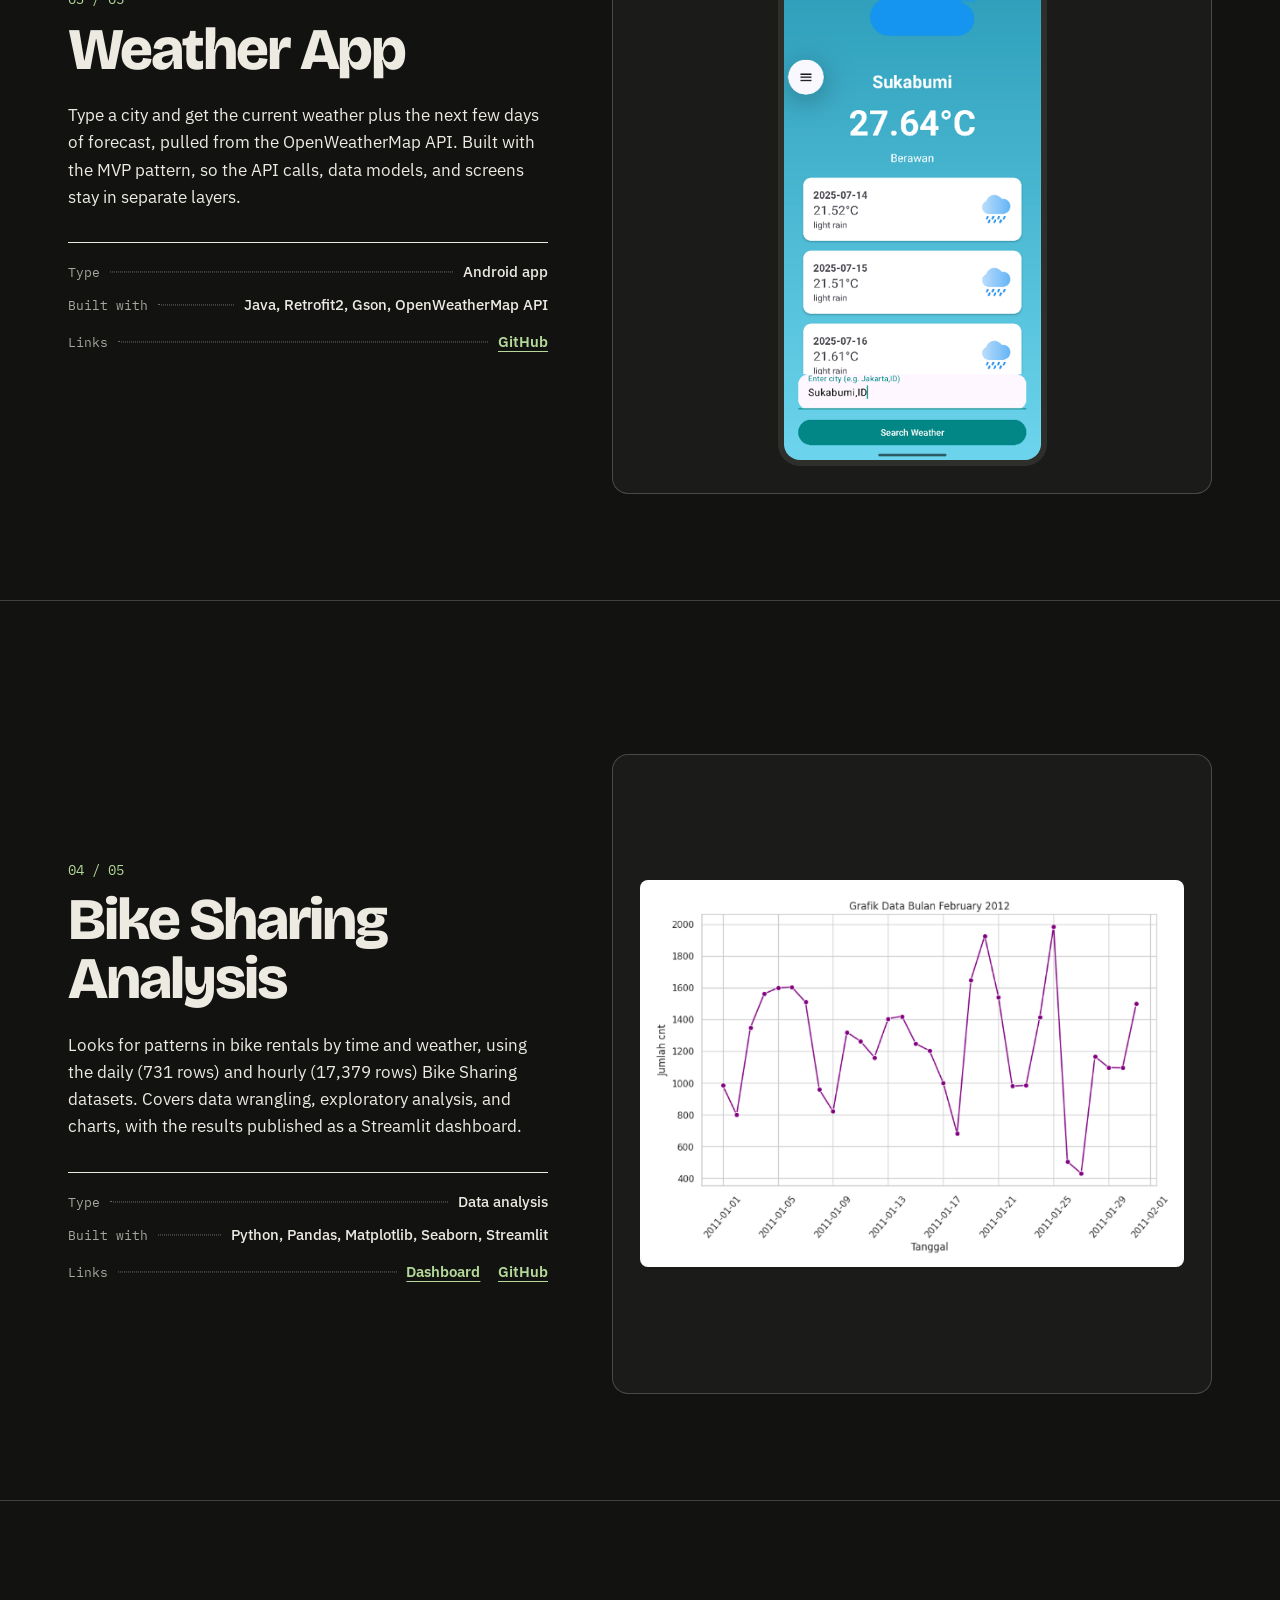
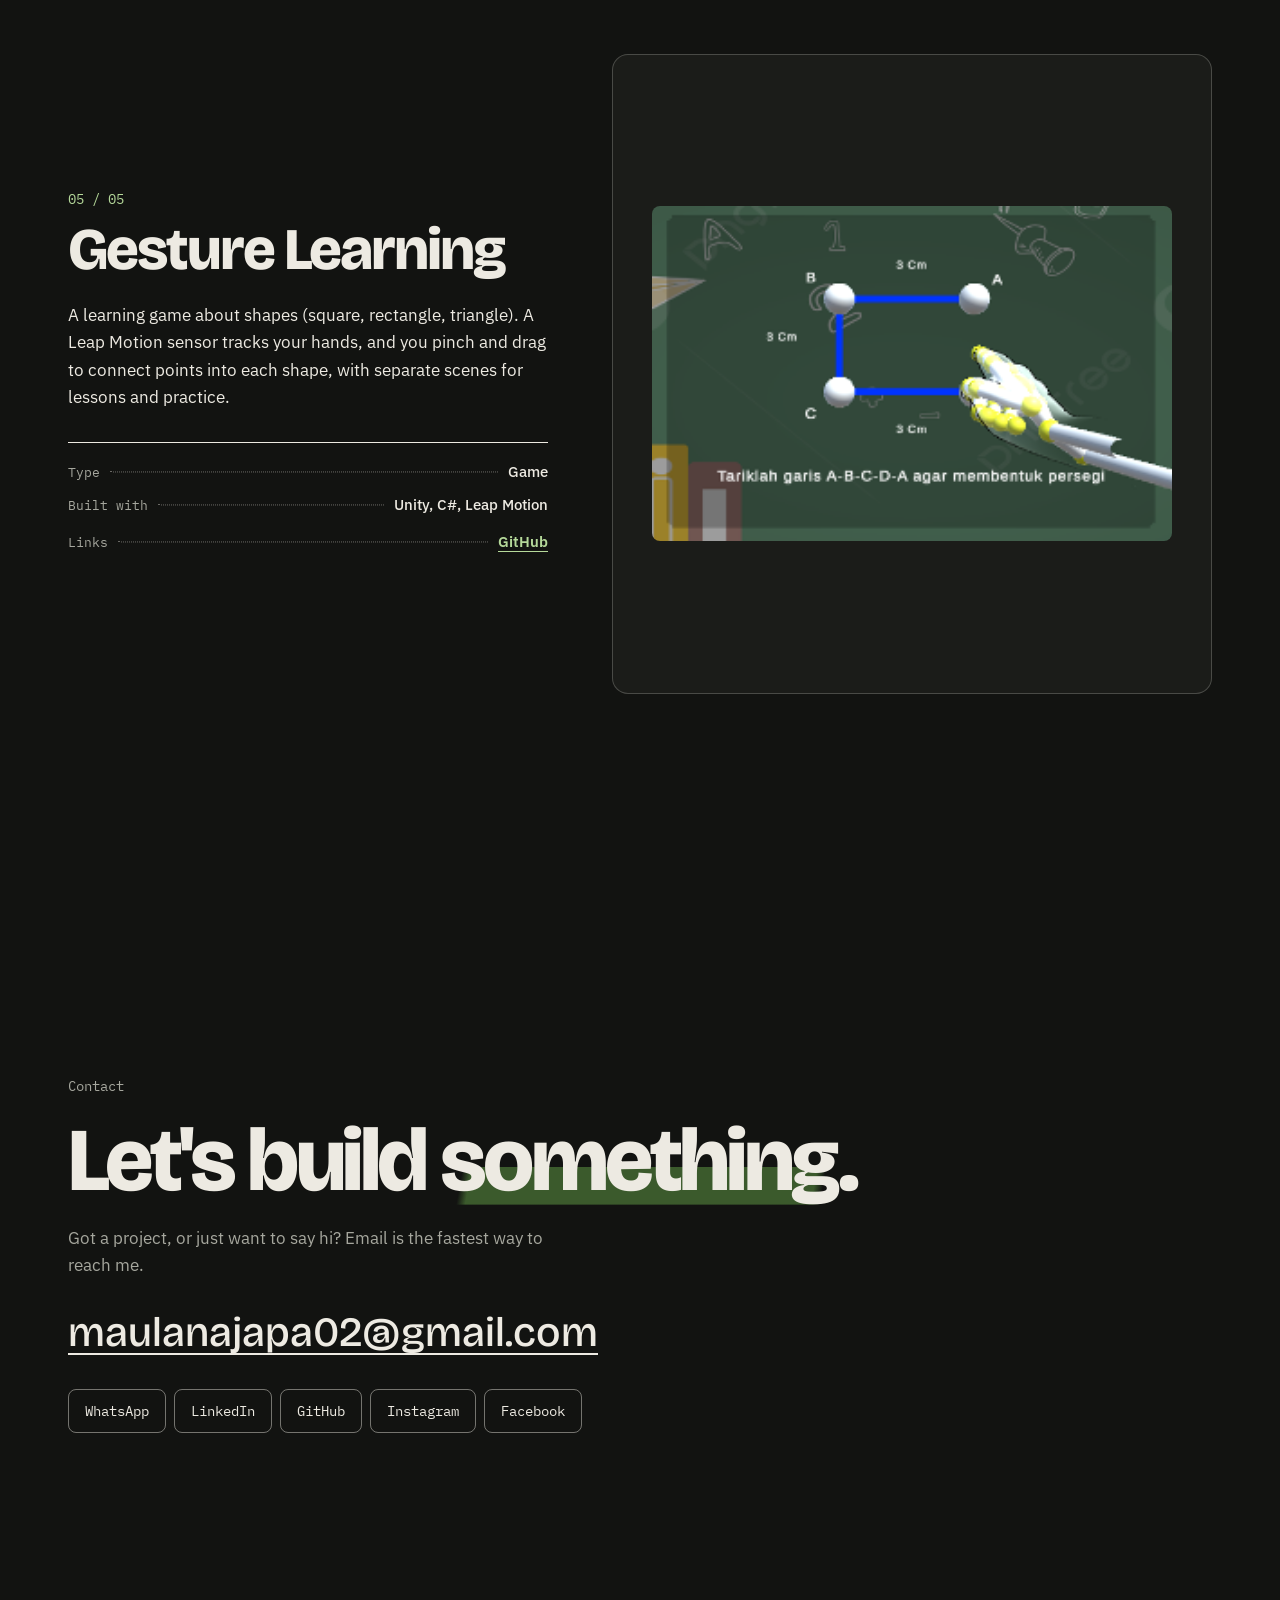
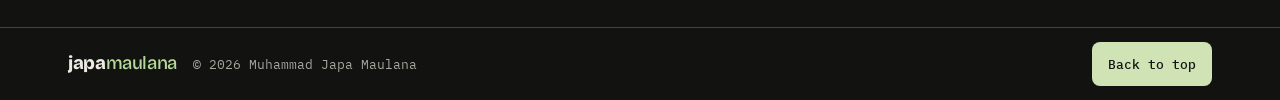
==== commit 20d80dc6: "Make Contact and footer one dark closing block Contact moves to the dark palette and the footer row " ====
--- a/index.html
+++ b/index.html
@@ -11,7 +11,7 @@
     <link rel="preconnect" href="https://fonts.googleapis.com">
     <link rel="preconnect" href="https://fonts.gstatic.com" crossorigin>
     <link rel="stylesheet" href="https://fonts.googleapis.com/css2?family=Bricolage+Grotesque:opsz,wght@12..96,500;12..96,700;12..96,800&family=IBM+Plex+Mono:wght@400;500&family=IBM+Plex+Sans:wght@400;500;600&display=swap">
-    <link rel="stylesheet" href="style.css?v=11">
+    <link rel="stylesheet" href="style.css?v=13">
 </head>
 
 <body>
@@ -236,10 +236,10 @@
         </article>
 
         <!-- 5. Contact -->
-        <section class="screen contact" id="contact" data-tone="light" aria-labelledby="contact-title">
+        <section class="screen contact" id="contact" data-tone="dark" aria-labelledby="contact-title">
             <div class="wrap contact-inner">
                 <p class="eyebrow">Contact</p>
-                <h2 id="contact-title" class="contact-title">Let's build <span class="mark">something</span>.</h2>
+                <h2 id="contact-title" class="contact-title">Let's build <span class="mark mark-dark">something</span>.</h2>
                 <p class="contact-sub">Got a project, or just want to say hi? Email is the fastest way to reach me.</p>
                 <a class="contact-email" href="mailto:maulanajapa02@gmail.com">maulanajapa02@gmail.com</a>
 
@@ -255,7 +255,7 @@
 
             <footer class="footer">
                 <div class="wrap footer-row">
-                    <p>&copy; 2026 Muhammad Japa Maulana</p>
+                    <p><span class="footer-name">japa<span>maulana</span></span> &copy; 2026 Muhammad Japa Maulana</p>
                     <a class="footer-top-link" href="#top">Back to top</a>
                 </div>
             </footer>
--- a/style.css
+++ b/style.css
@@ -743,6 +743,21 @@
     border-radius: 8px;
 }
 
+/* Same hover zoom as the profile photo; the stage clips anything that grows past it. */
+.case-stage {
+    overflow: hidden;
+}
+
+@media (hover: hover) and (prefers-reduced-motion: no-preference) {
+    .case-stage img {
+        transition: transform 0.6s cubic-bezier(0.2, 0.7, 0.2, 1);
+    }
+
+    .case-stage:hover img {
+        transform: scale(1.05);
+    }
+}
+
 .stage-phone img {
     height: 100%;
     padding: 6px;
@@ -838,11 +853,15 @@
     color: var(--paper);
 }
 
-/* Contact screen: message centered, the footer row pinned to the bottom. */
+/* Contact + footer: one dark closing screen. The message is centered in the space
+   above, and a slim footer row is pinned to the bottom of the same dark block. */
 .contact {
+    --focus: var(--mint-bright);
     flex-direction: column;
     align-items: stretch;
     padding-bottom: 0 !important;
+    background: var(--night);
+    color: var(--on-night);
 }
 
 .contact > .wrap {
@@ -855,9 +874,27 @@
     padding-block: clamp(0.75rem, 3vh, 2rem);
 }
 
-/* One footer: a thin closing row at the bottom of the Contact screen. */
+.contact .eyebrow,
+.contact .contact-sub {
+    color: var(--on-night-muted);
+}
+
+.contact .contact-email:hover {
+    text-decoration-color: var(--mint-bright);
+}
+
+.contact .contact-links a {
+    border-color: rgba(237, 234, 226, 0.45);
+}
+
+.contact .contact-links a:hover {
+    background: var(--mint);
+    border-color: var(--mint);
+    color: var(--ink);
+}
+
 .footer {
-    border-top: 1px solid rgba(20, 20, 20, 0.2);
+    border-top: 1px solid var(--night-line);
 }
 
 .footer-row {
@@ -865,24 +902,48 @@
     flex-wrap: wrap;
     align-items: center;
     justify-content: space-between;
-    gap: 0.25rem 1.5rem;
-    min-height: 4rem;
-    padding-block: 0.5rem;
+    gap: 0.5rem 1.5rem;
+    min-height: 4.5rem;
+    padding-block: 0.75rem;
     font-family: var(--mono);
     font-size: 0.82rem;
-    color: var(--muted);
+    color: var(--on-night-muted);
+}
+
+.footer-row p {
+    display: flex;
+    flex-wrap: wrap;
+    align-items: baseline;
+    gap: 0.25rem 1rem;
+}
+
+.footer-name {
+    font-family: var(--display);
+    font-weight: 800;
+    font-size: 1.15rem;
+    letter-spacing: -0.02em;
+    color: var(--on-night);
+}
+
+.footer-name span {
+    font-weight: 500;
+    color: var(--mint-bright);
 }
 
 .footer-top-link {
     display: inline-flex;
     align-items: center;
     min-height: 44px;
+    padding-inline: 1rem;
+    font-weight: 500;
     color: var(--ink);
-    text-decoration: underline;
-    text-underline-offset: 4px;
+    background: var(--mint);
+    border-radius: 8px;
+    text-decoration: none;
+    transition: background-color 0.15s ease;
 }
 
 .footer-top-link:hover {
-    text-decoration-thickness: 2px;
-}
-
+    background: var(--paper);
+}
+
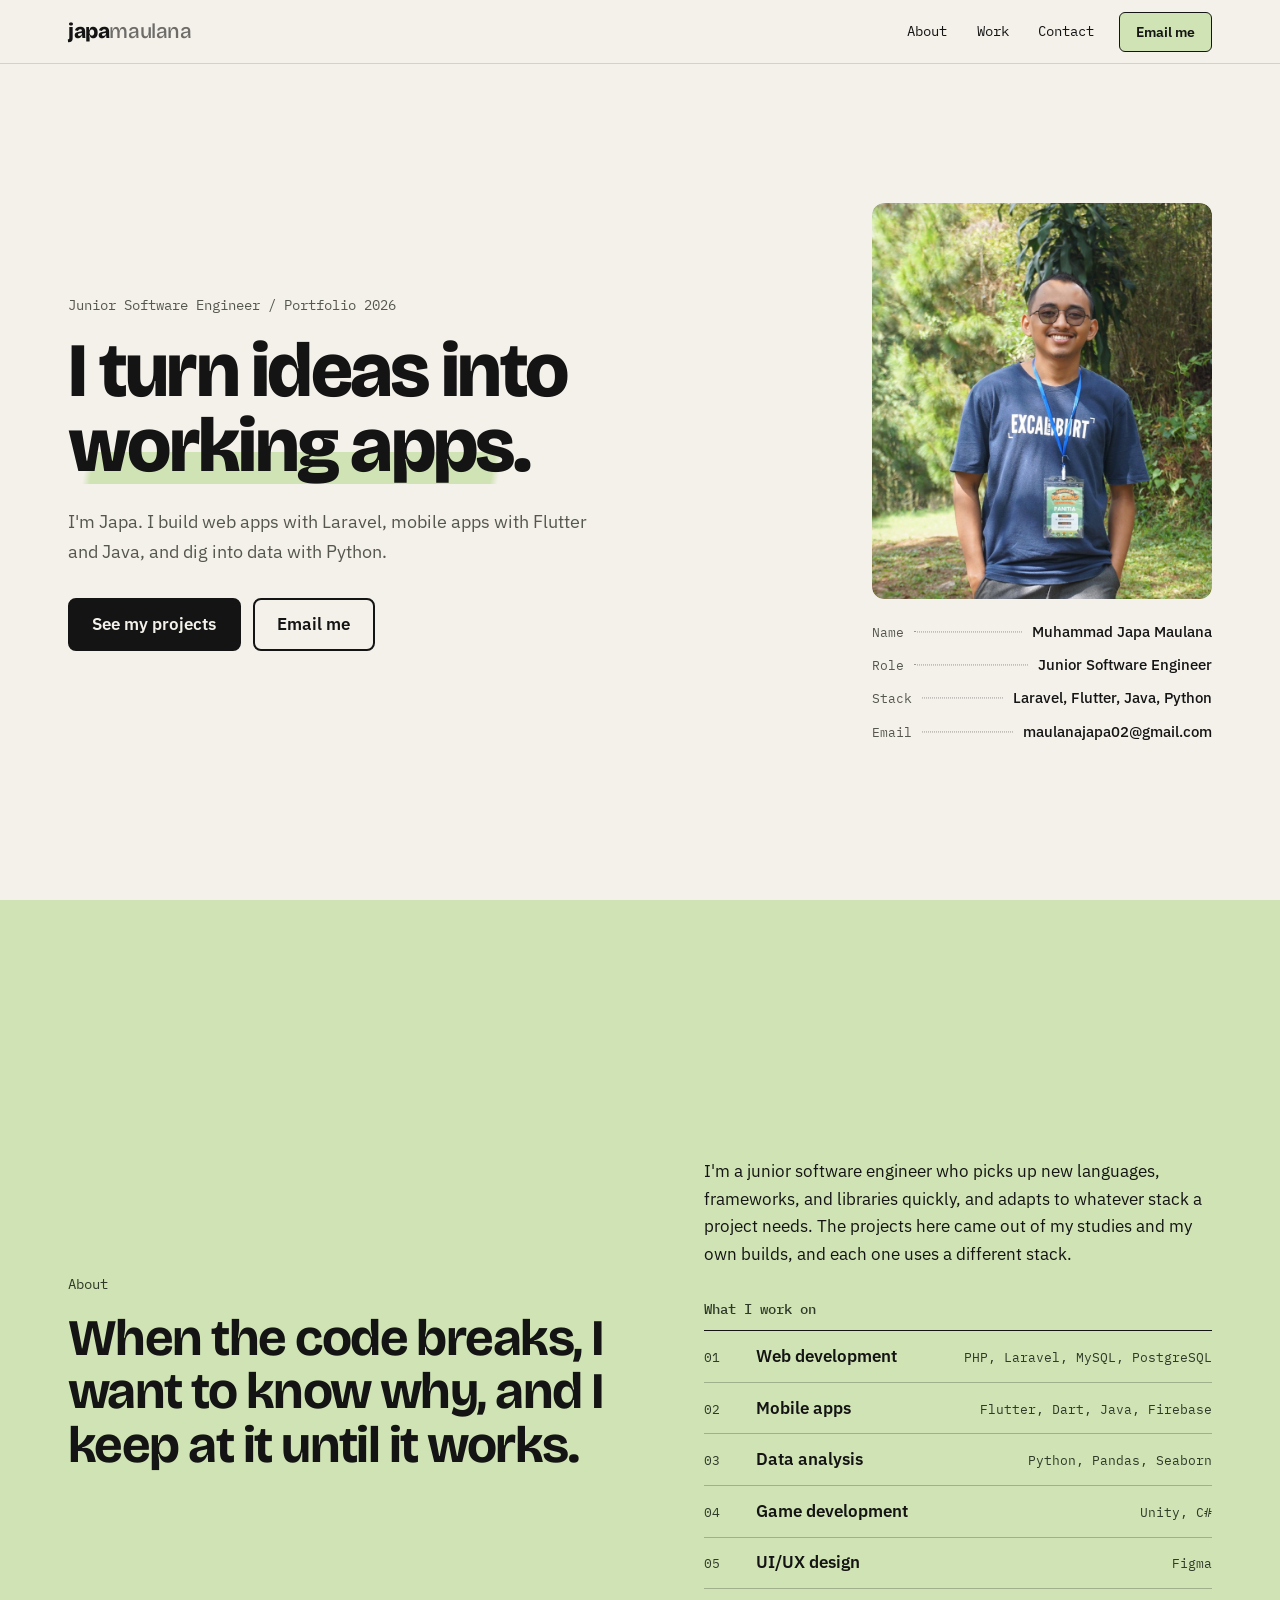
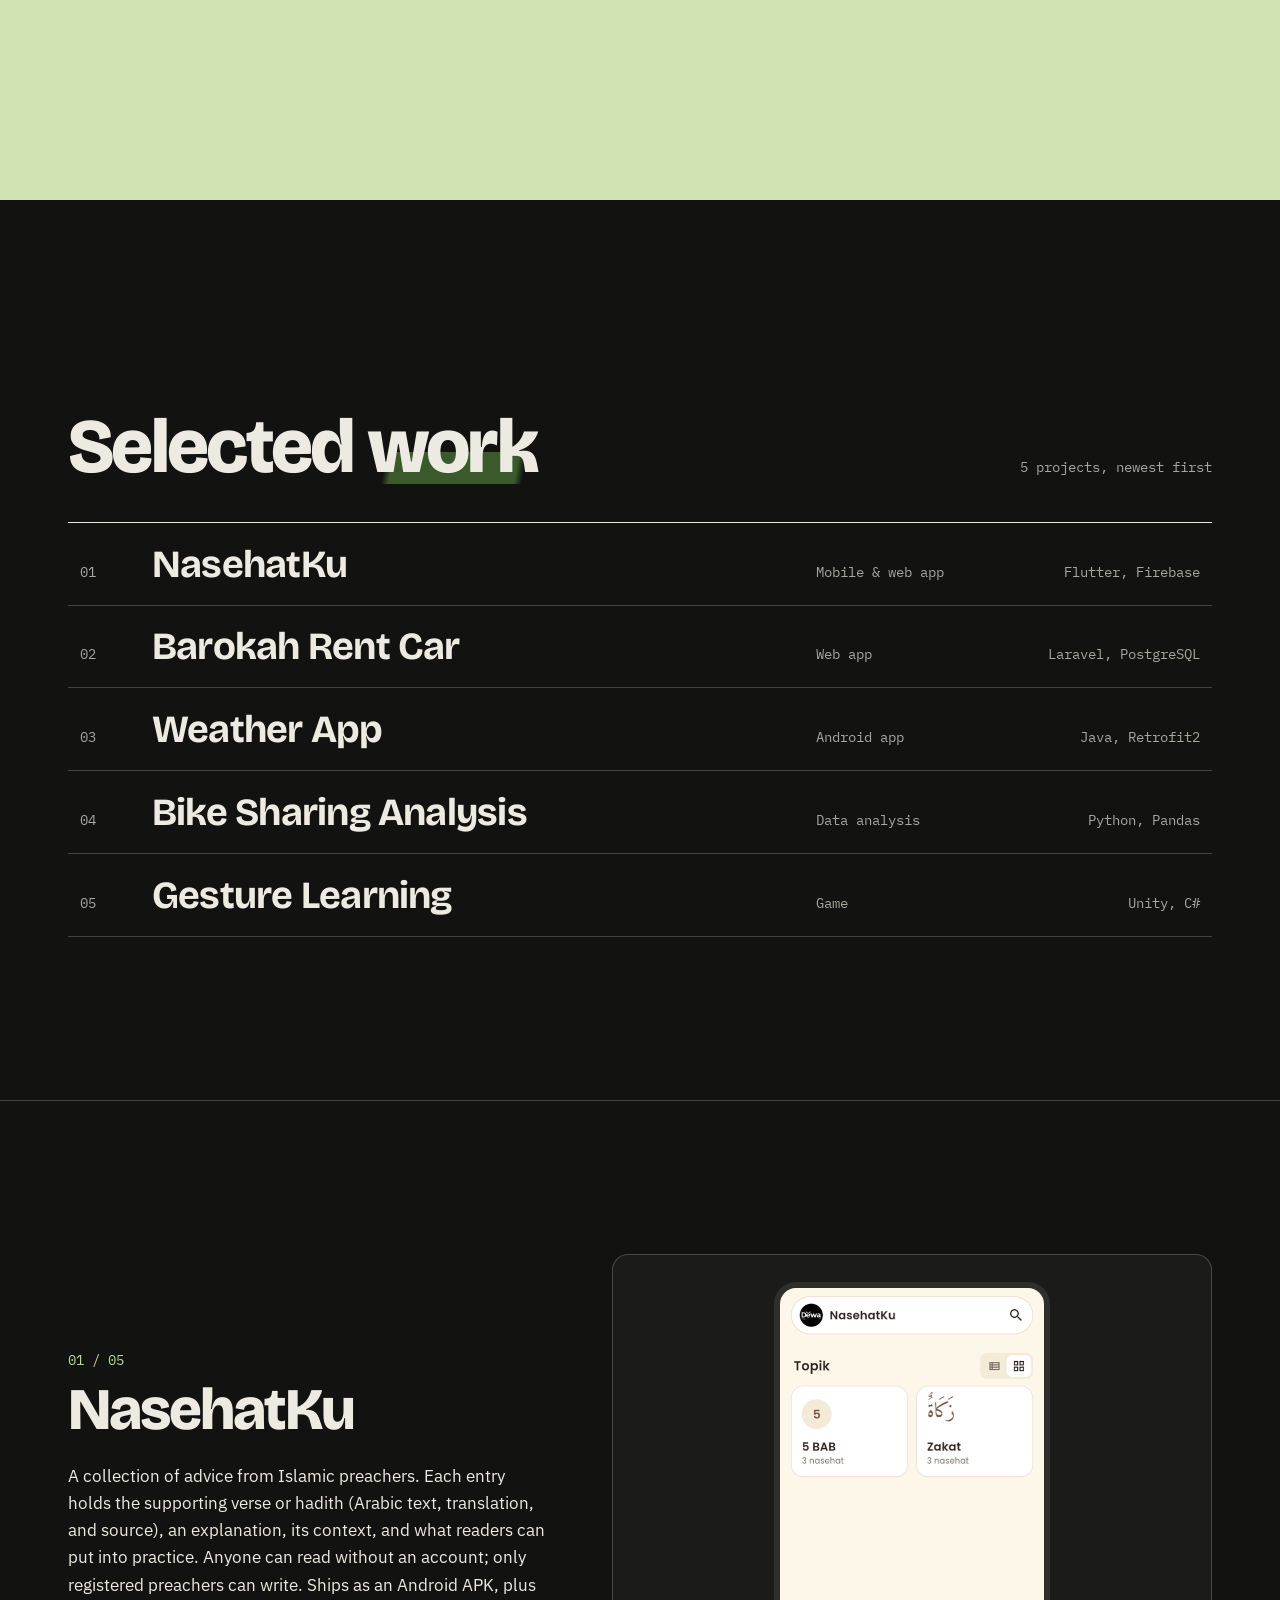
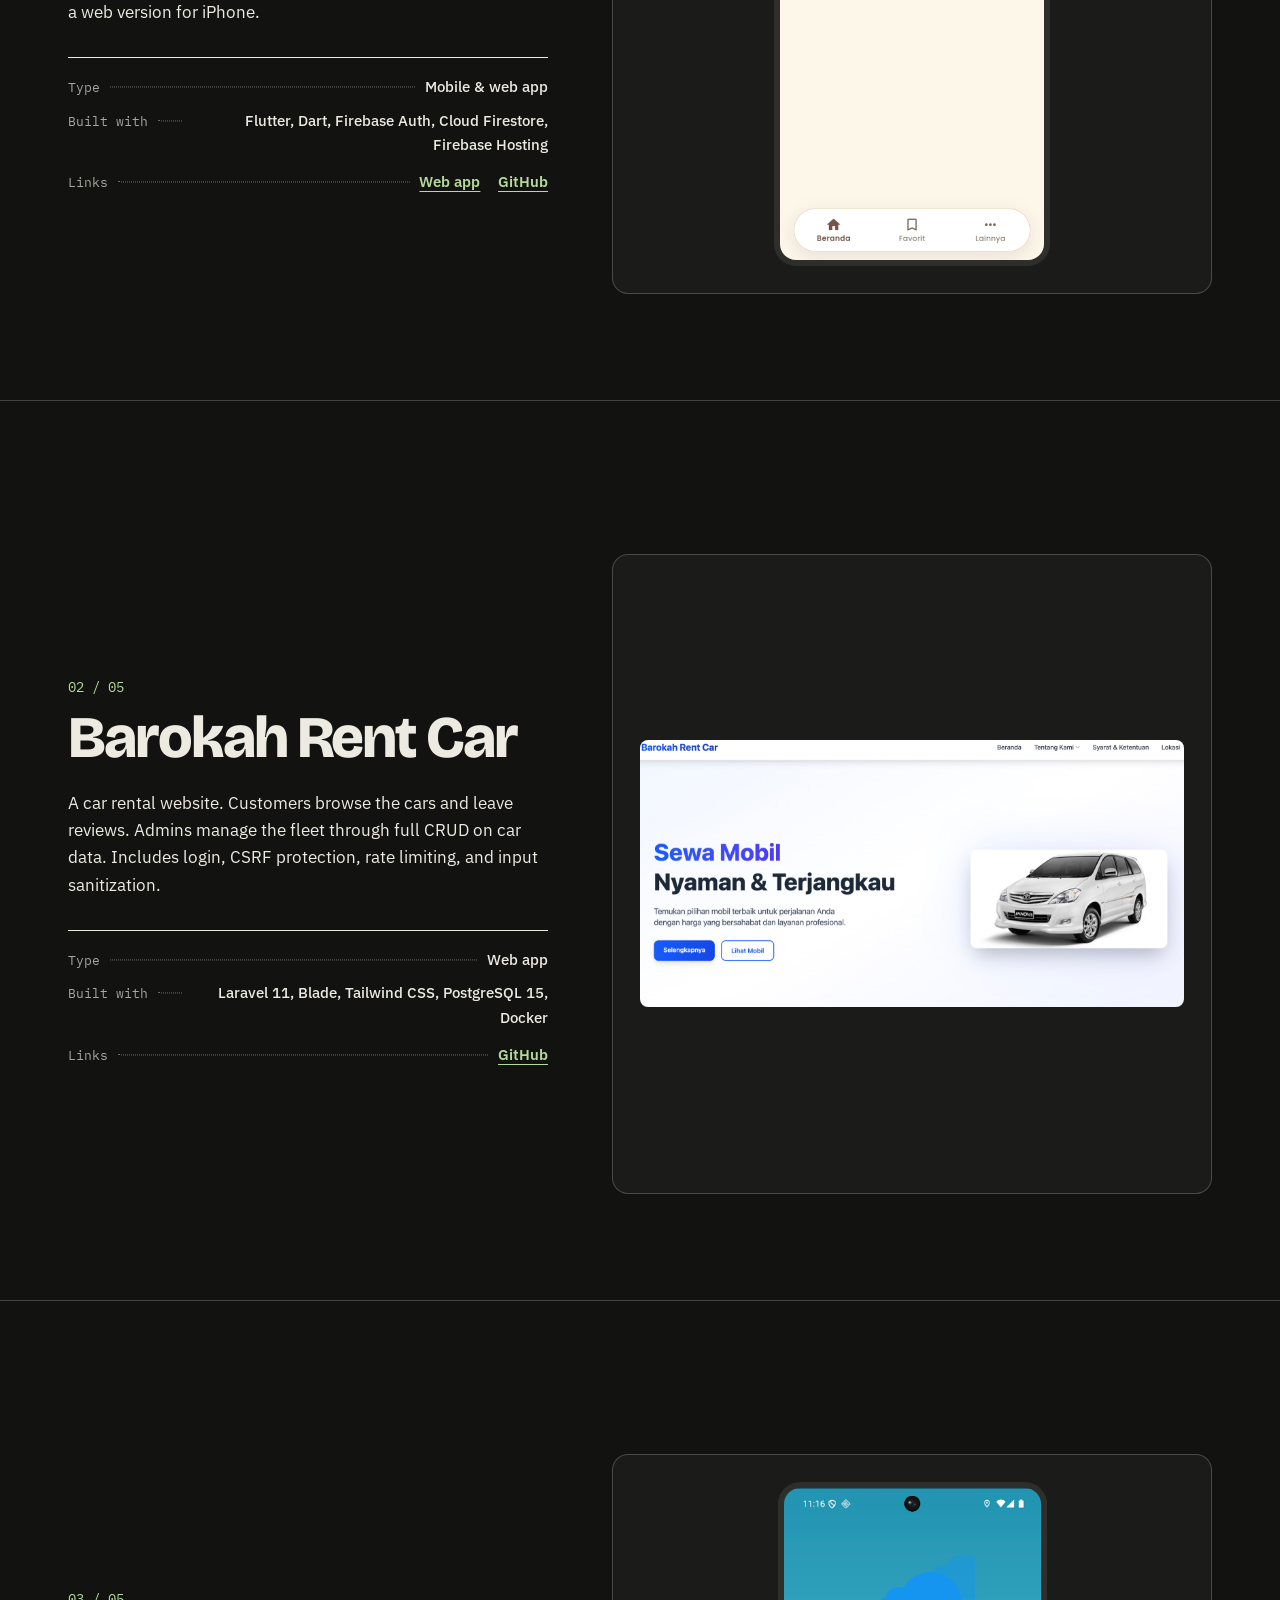
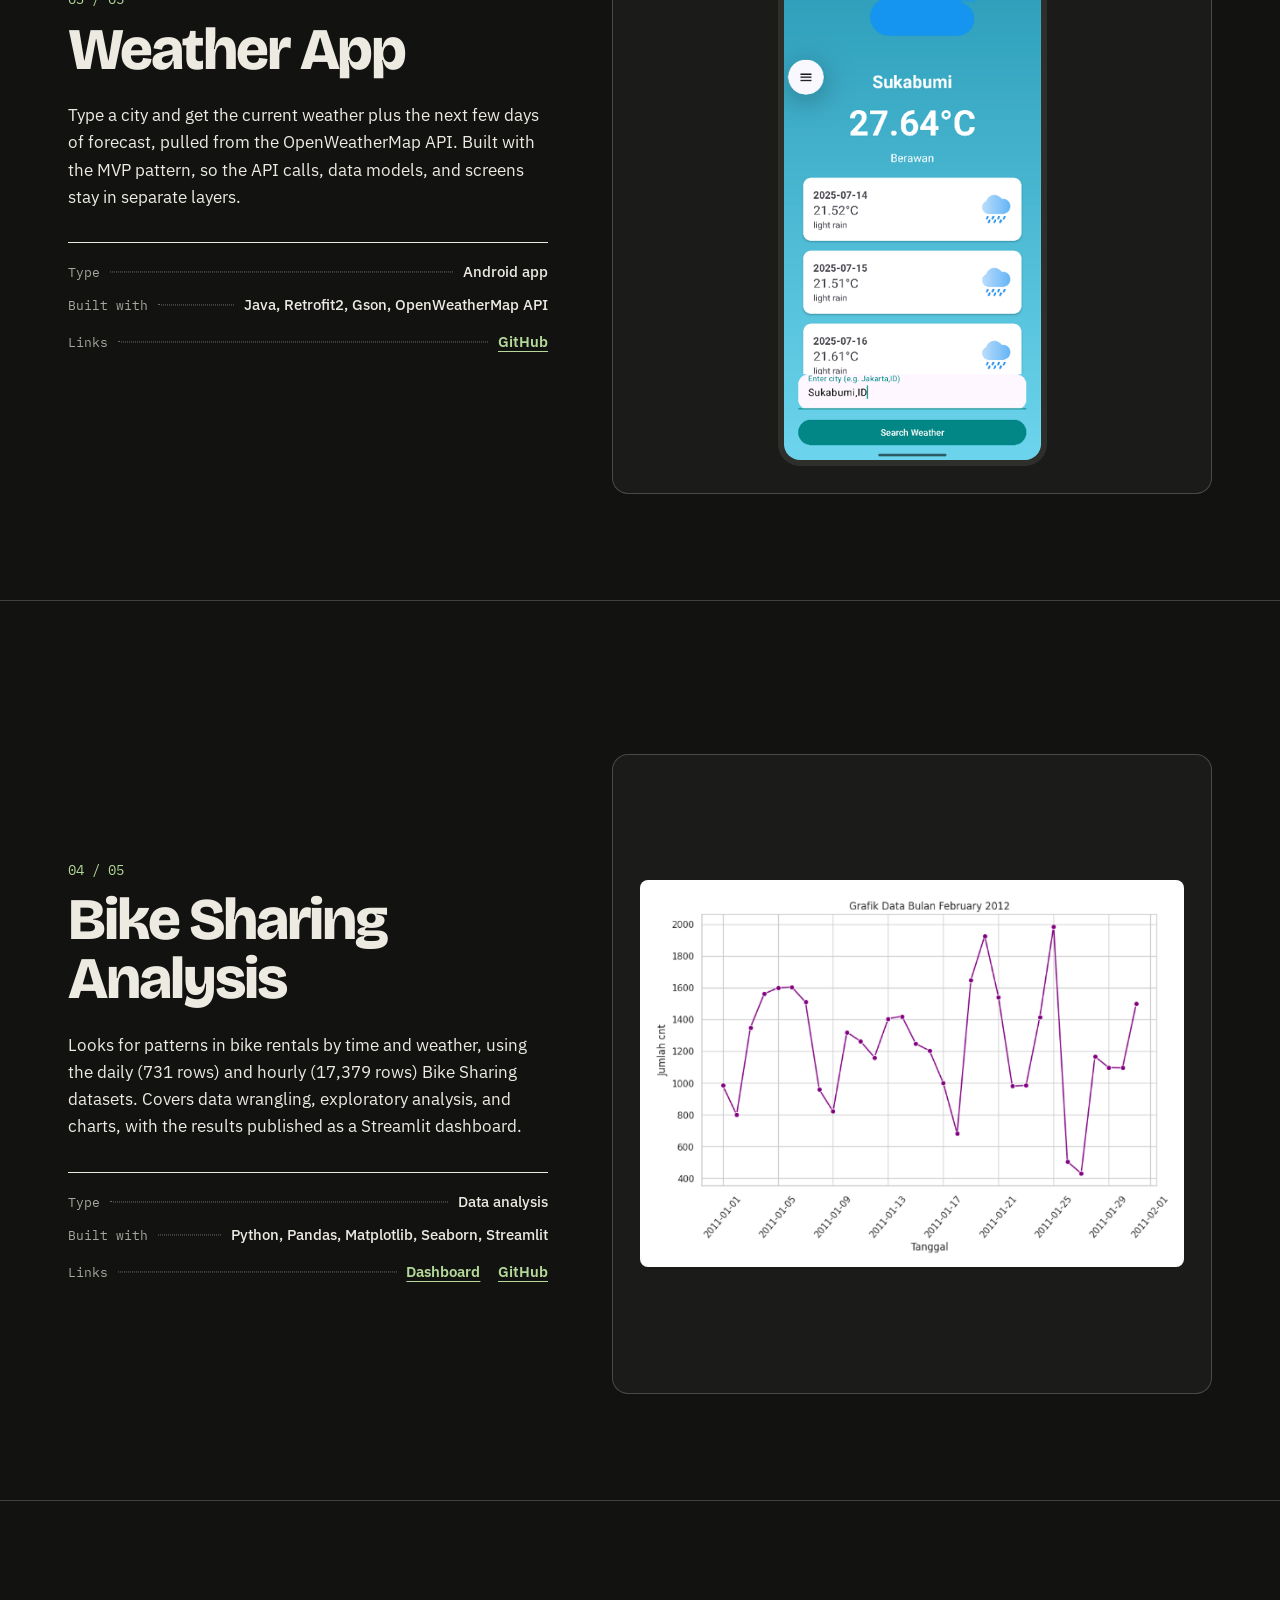
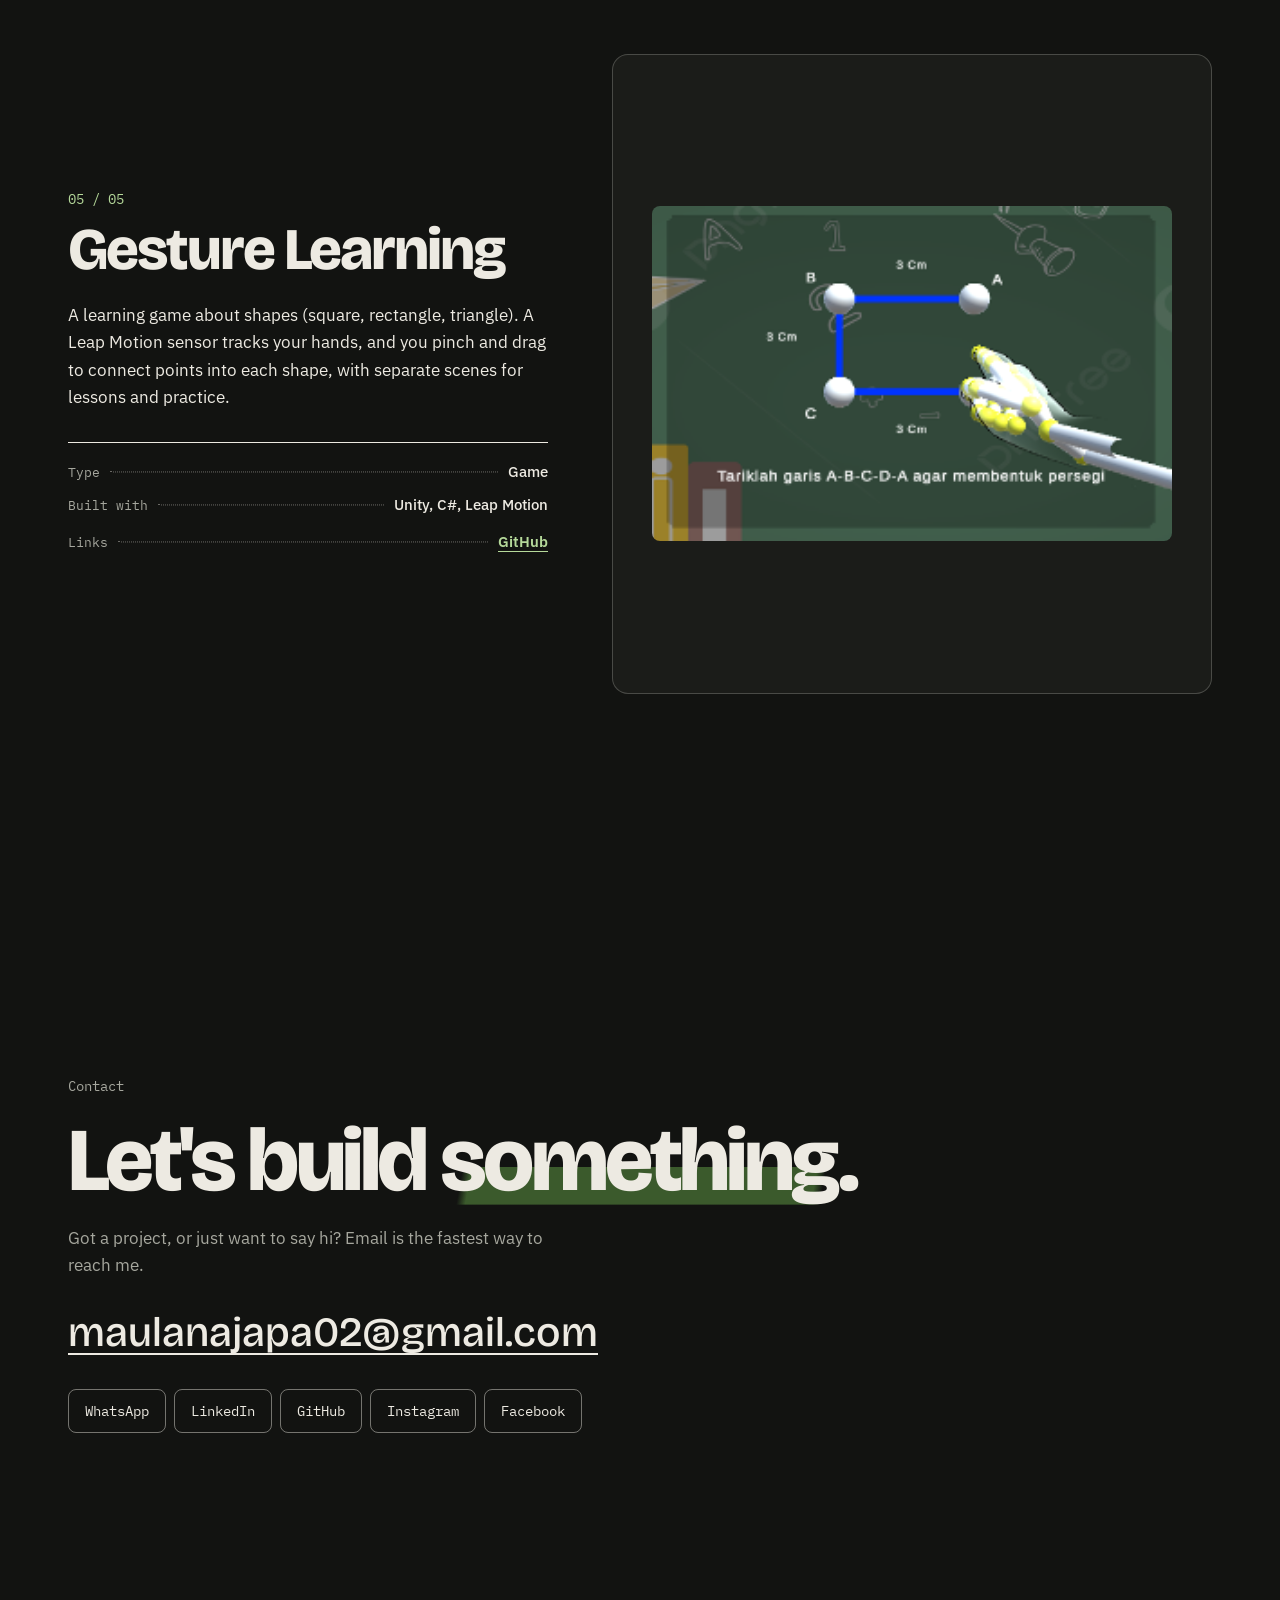
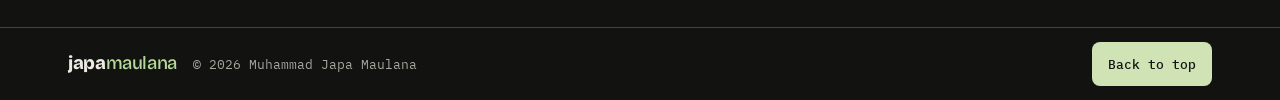
==== commit 8461058b: "Use English consistently in the Work section - Rental Mobil Barokah becomes Barokah Rent Car, the na" ====
--- a/index.html
+++ b/index.html
@@ -112,7 +112,7 @@
 
                 <ol class="index-list">
                     <li><a href="#nasehatku"><span class="ix-num">01</span><span class="ix-name">NasehatKu</span><span class="ix-type">Mobile &amp; web app</span><span class="ix-stack">Flutter, Firebase</span></a></li>
-                    <li><a href="#rental"><span class="ix-num">02</span><span class="ix-name">Rental Mobil Barokah</span><span class="ix-type">Web app</span><span class="ix-stack">Laravel, PostgreSQL</span></a></li>
+                    <li><a href="#rental"><span class="ix-num">02</span><span class="ix-name">Barokah Rent Car</span><span class="ix-type">Web app</span><span class="ix-stack">Laravel, PostgreSQL</span></a></li>
                     <li><a href="#weather"><span class="ix-num">03</span><span class="ix-name">Weather App</span><span class="ix-type">Android app</span><span class="ix-stack">Java, Retrofit2</span></a></li>
                     <li><a href="#bike"><span class="ix-num">04</span><span class="ix-name">Bike Sharing Analysis</span><span class="ix-type">Data analysis</span><span class="ix-stack">Python, Pandas</span></a></li>
                     <li><a href="#leap"><span class="ix-num">05</span><span class="ix-name">Gesture Learning</span><span class="ix-type">Game</span><span class="ix-stack">Unity, C#</span></a></li>
@@ -127,11 +127,11 @@
                     <p class="case-num">01 / 05</p>
                     <h3 id="t-nasehatku" class="case-title">NasehatKu</h3>
                     <p class="case-desc">
-                        A collection of advice from mubaligh. Each entry holds the dalil
-                        (Arabic text, translation, and source), an explanation, its context,
-                        and what readers can put into practice. Anyone can read without an
-                        account; only registered mubaligh can write. Ships as an Android APK,
-                        plus a web version for iPhone.
+                        A collection of advice from Islamic preachers. Each entry holds the
+                        supporting verse or hadith (Arabic text, translation, and source), an
+                        explanation, its context, and what readers can put into practice.
+                        Anyone can read without an account; only registered preachers can
+                        write. Ships as an Android APK, plus a web version for iPhone.
                     </p>
                     <dl class="spec spec-dark">
                         <div><dt>Type</dt><dd>Mobile &amp; web app</dd></div>
@@ -140,7 +140,7 @@
                     </dl>
                 </div>
                 <figure class="case-stage stage-phone">
-                    <img src="assets/nasehatku.png" alt="NasehatKu home screen listing topics such as Zakat" width="462" height="1000" loading="lazy">
+                    <img src="assets/nasehatku.png" alt="NasehatKu home screen listing advice topics, such as zakat" width="462" height="1000" loading="lazy">
                 </figure>
             </div>
         </article>
@@ -149,7 +149,7 @@
             <div class="wrap case-grid">
                 <div class="case-info">
                     <p class="case-num">02 / 05</p>
-                    <h3 id="t-rental" class="case-title">Rental Mobil Barokah</h3>
+                    <h3 id="t-rental" class="case-title">Barokah Rent Car</h3>
                     <p class="case-desc">
                         A car rental website. Customers browse the cars and leave reviews.
                         Admins manage the fleet through full CRUD on car data. Includes login,
@@ -162,7 +162,7 @@
                     </dl>
                 </div>
                 <figure class="case-stage stage-wide">
-                    <img src="assets/rental-1600.jpg" alt="Barokah Rent Car homepage with the headline Sewa Mobil Nyaman dan Terjangkau and a white Toyota Innova" width="1600" height="784" loading="lazy">
+                    <img src="assets/rental-1600.jpg" alt="Barokah Rent Car homepage offering comfortable, affordable car rental, with a white Toyota Innova" width="1600" height="784" loading="lazy">
                 </figure>
             </div>
         </article>
@@ -185,7 +185,7 @@
                     </dl>
                 </div>
                 <figure class="case-stage stage-phone">
-                    <img src="assets/image.png" alt="Weather App showing 27.64 degrees and cloudy in Sukabumi, with a three day forecast" width="359" height="799" loading="lazy">
+                    <img src="assets/image.png" alt="Weather App showing 27.64 degrees and cloudy in Sukabumi, with a three-day forecast" width="359" height="799" loading="lazy">
                 </figure>
             </div>
         </article>
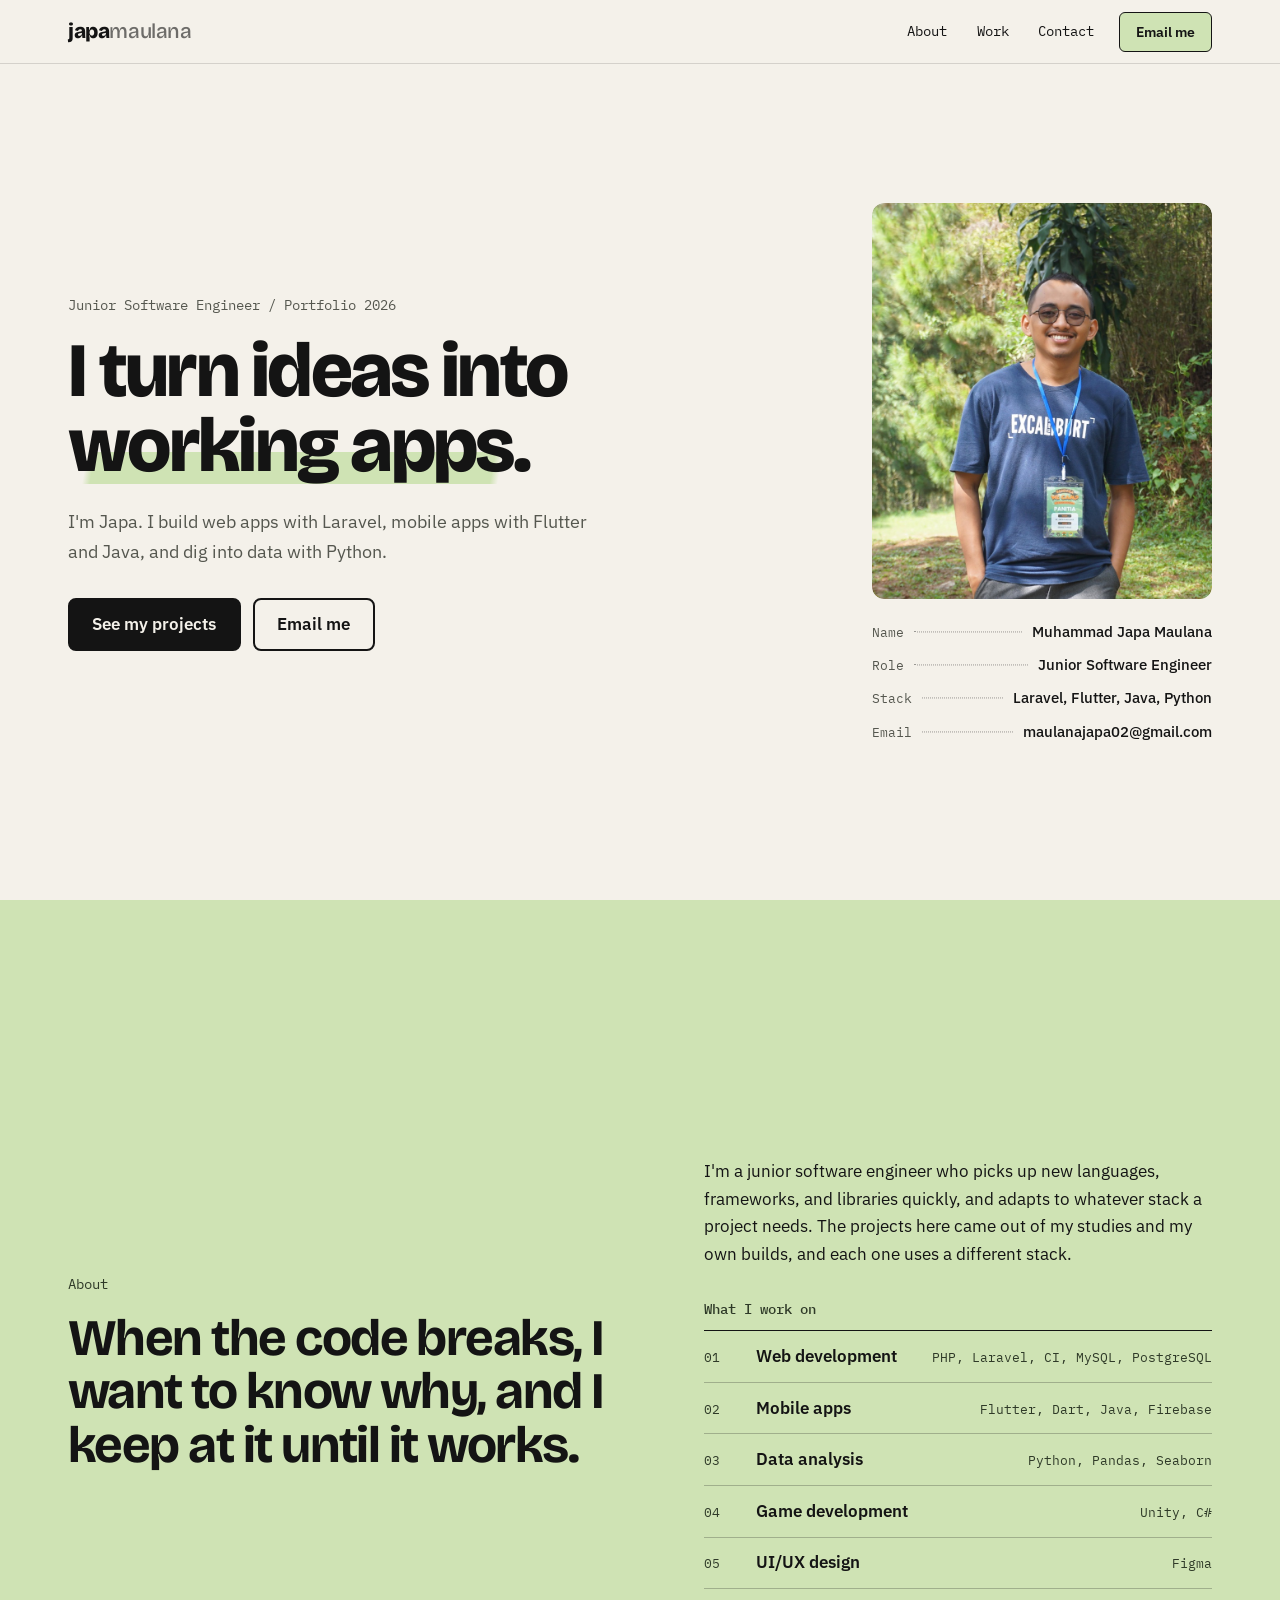
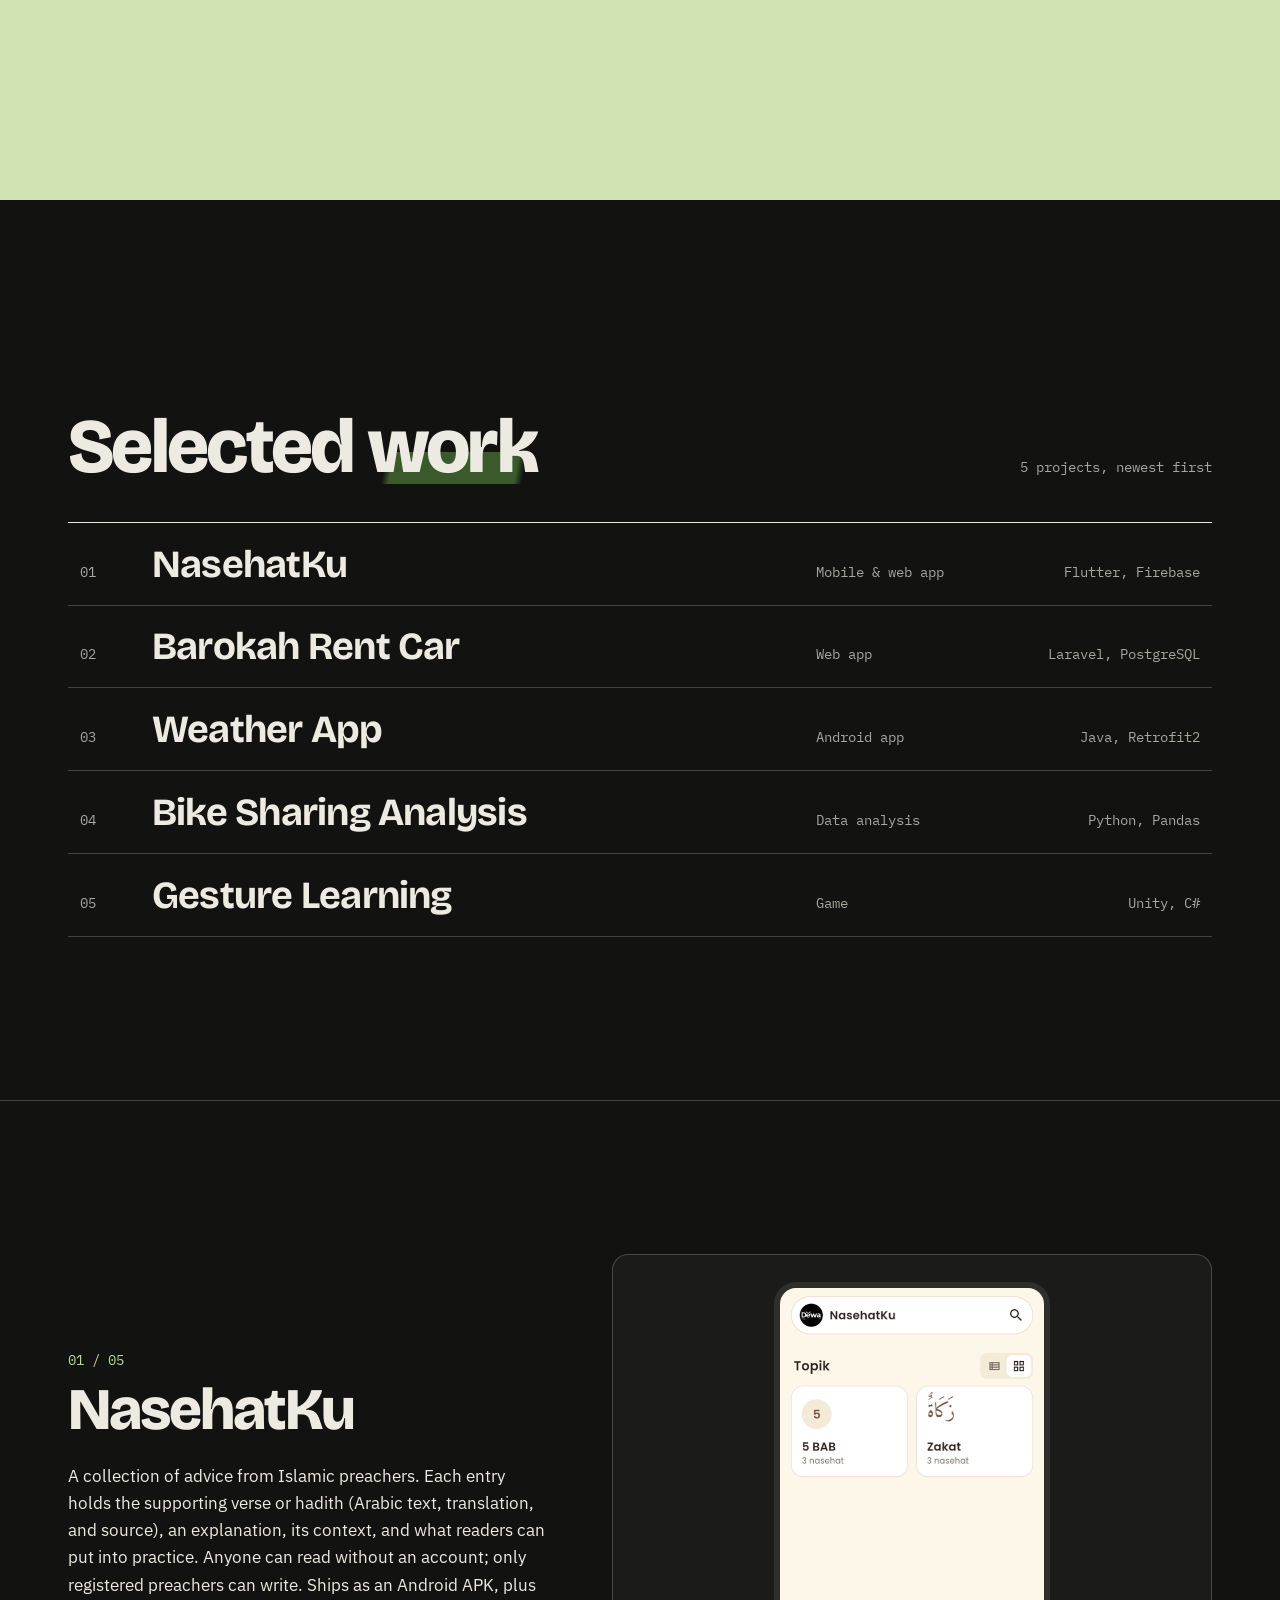
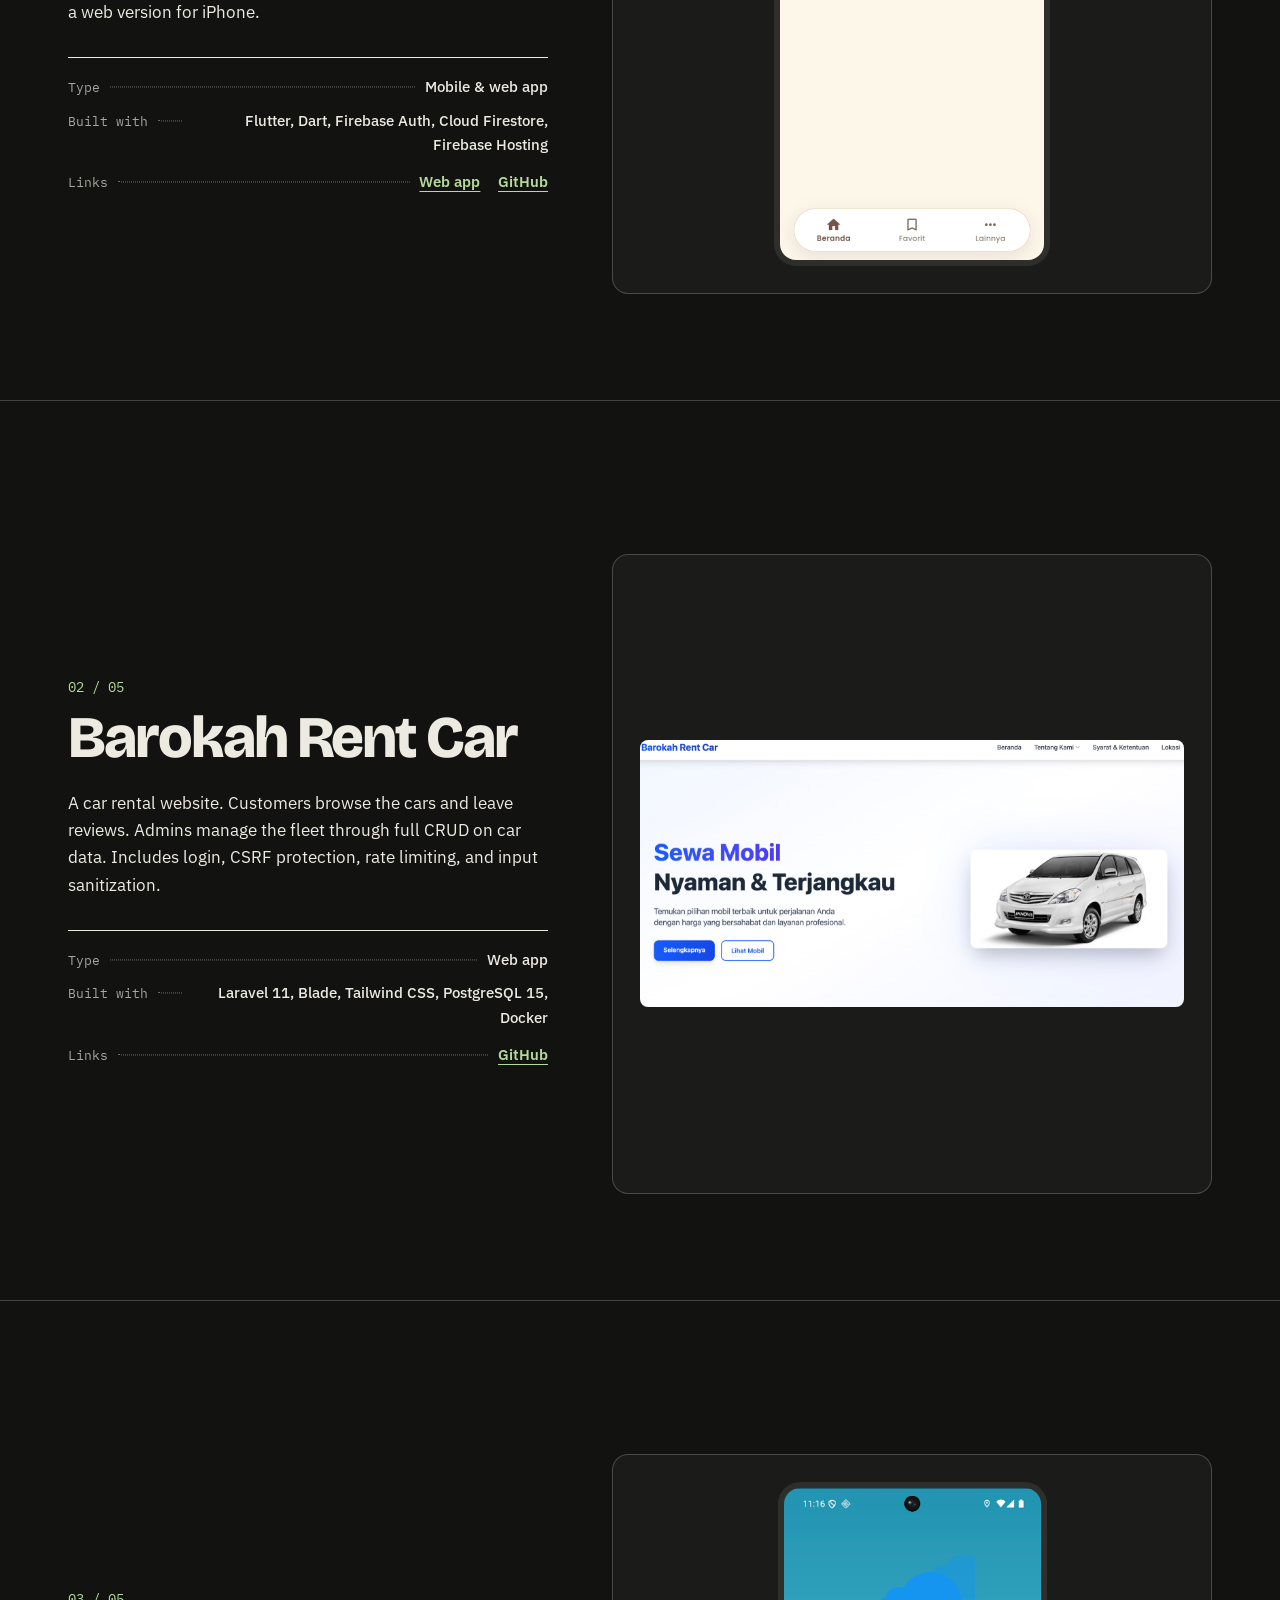
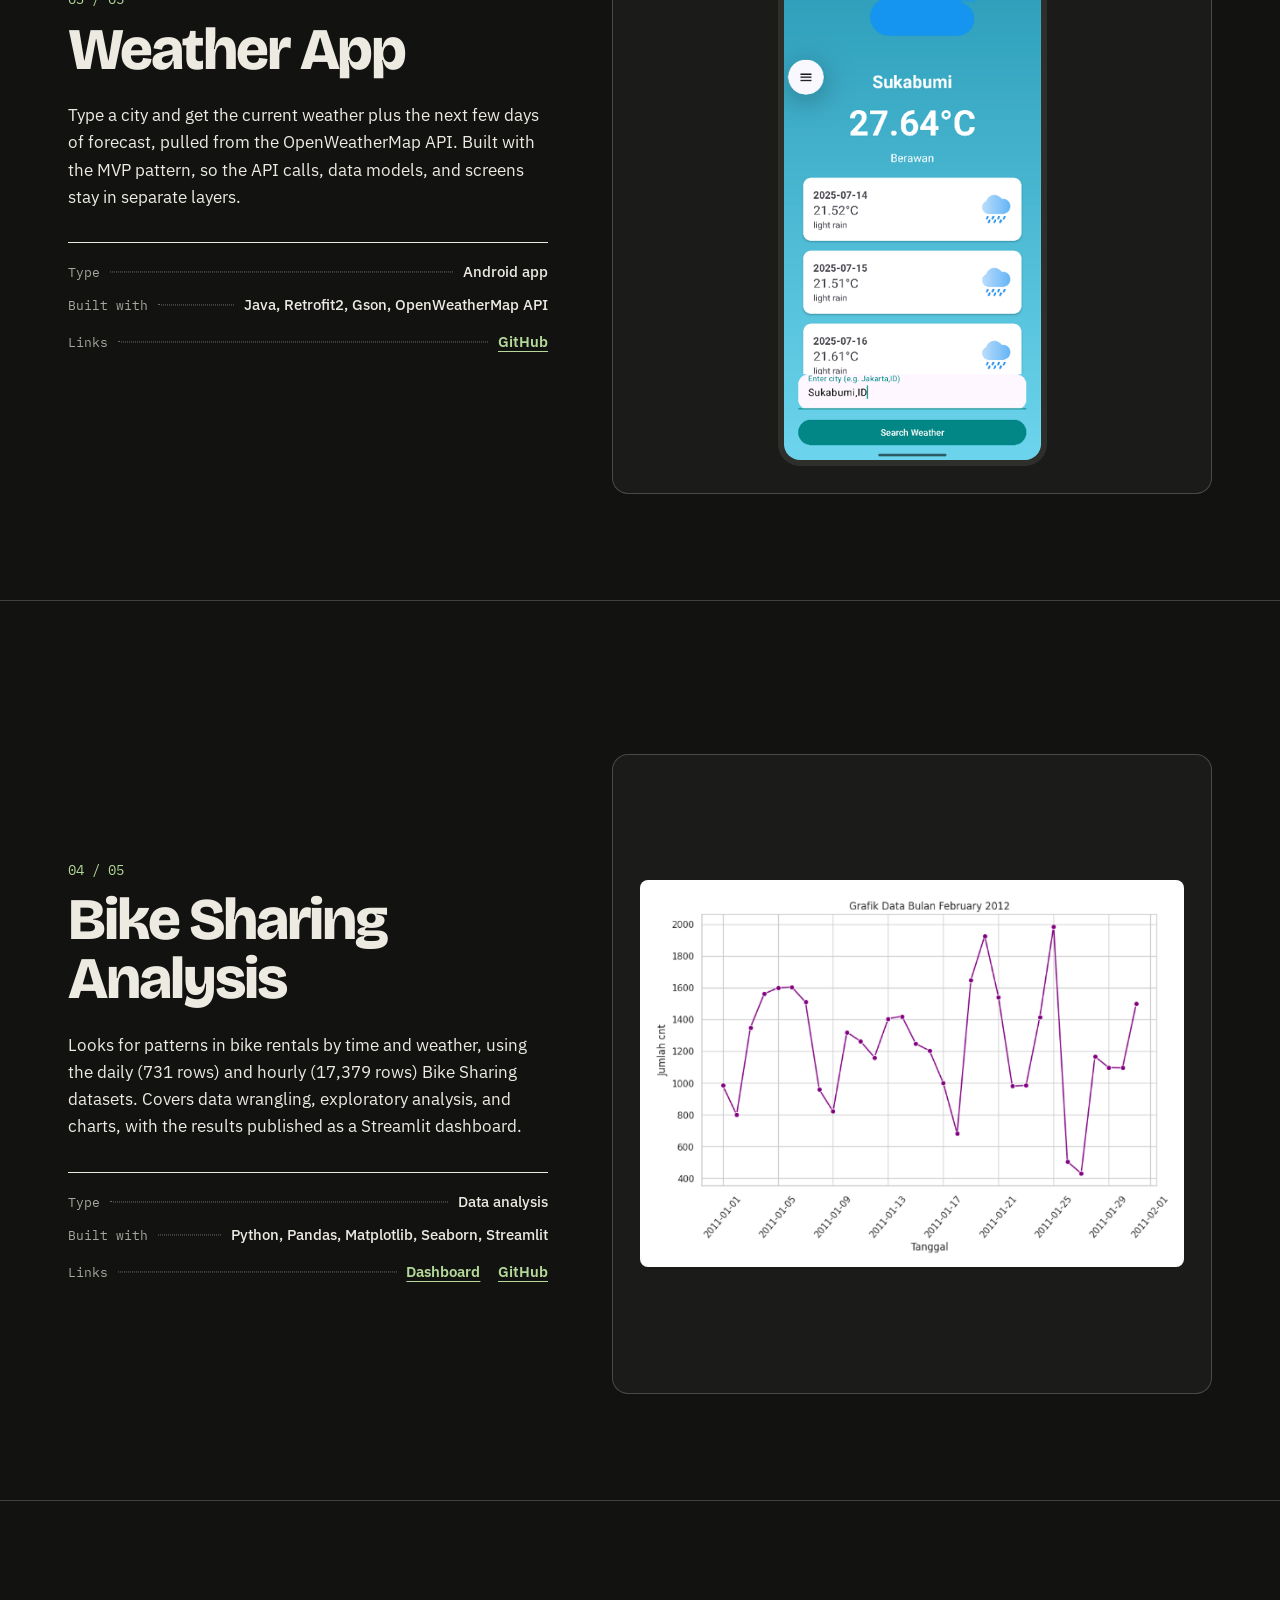
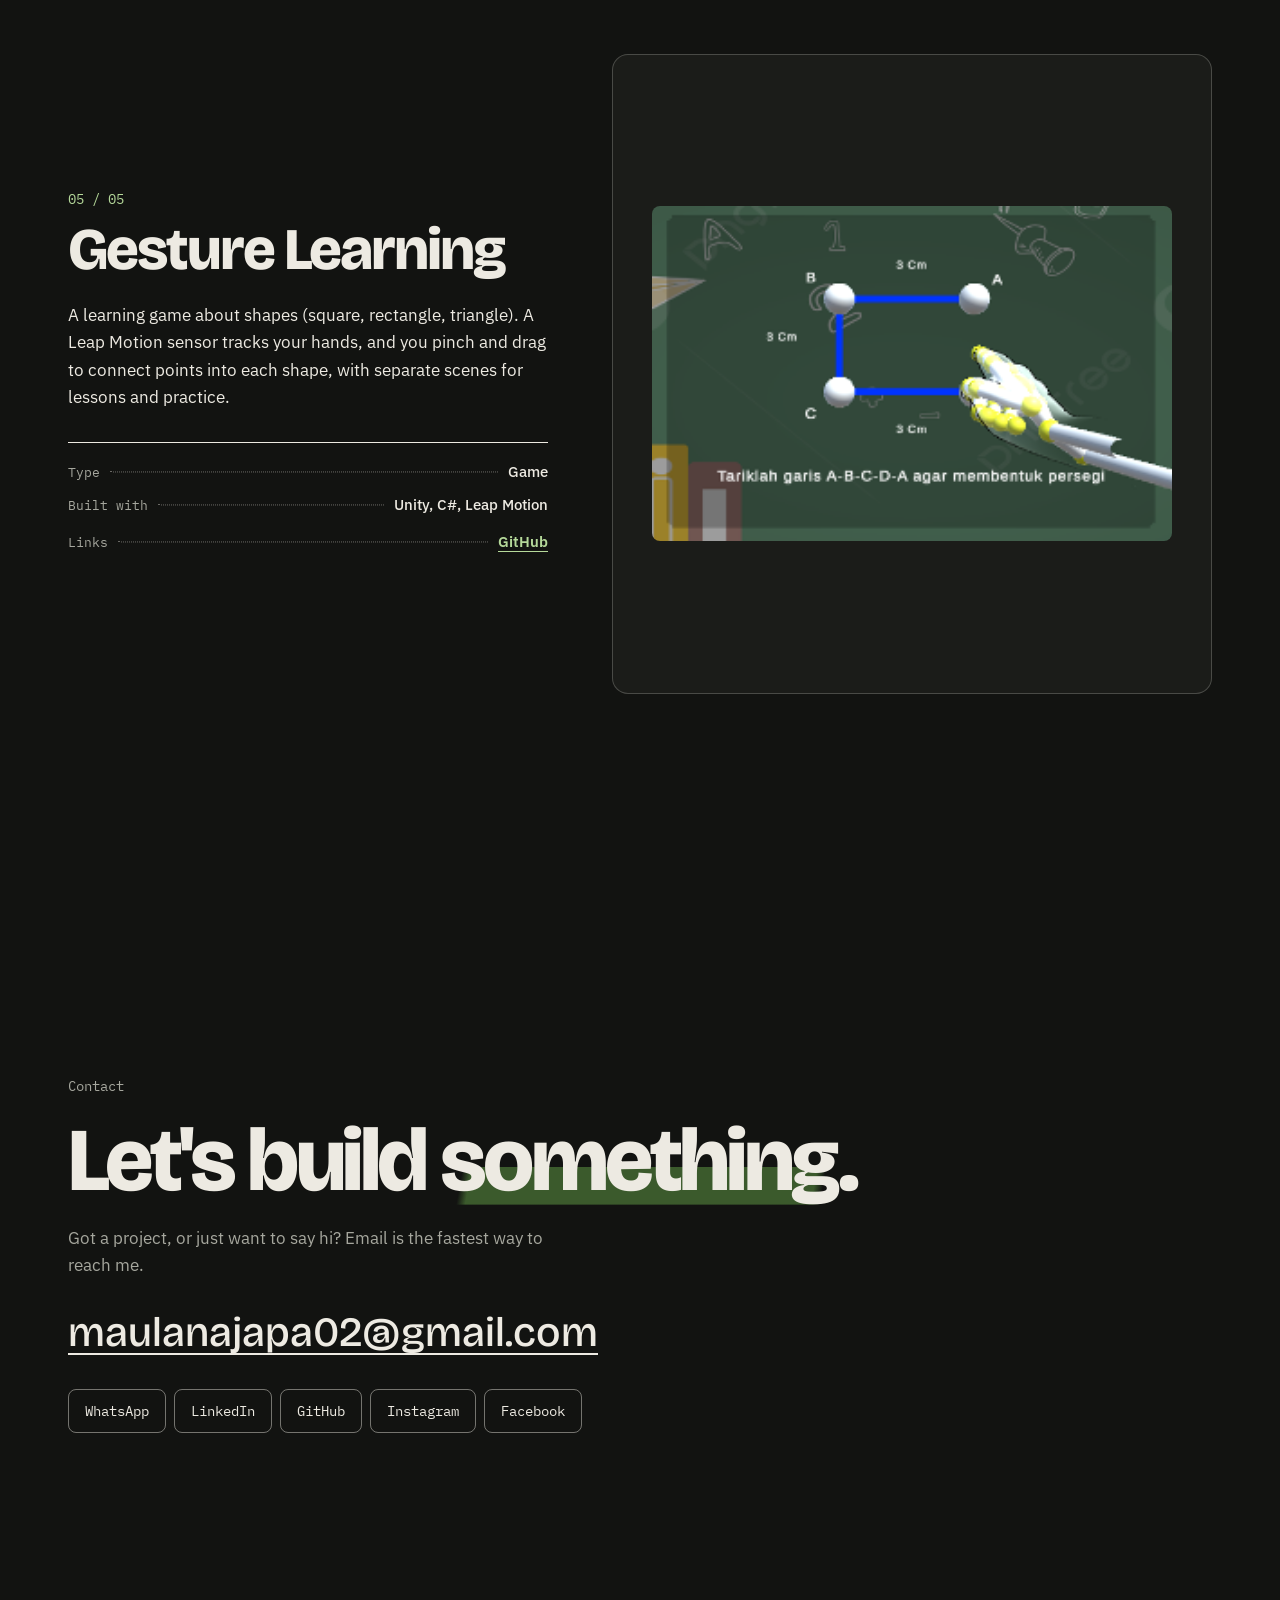
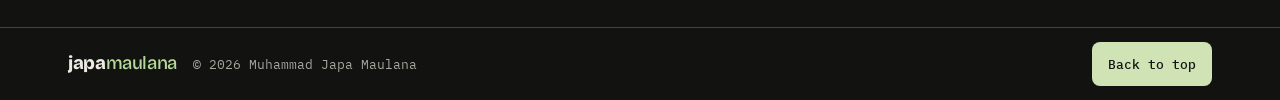
==== commit e0d06884: "Add CI to the web development stack" ====
--- a/index.html
+++ b/index.html
@@ -92,7 +92,7 @@
 
                     <h3 class="about-sub">What I work on</h3>
                     <ol class="fields">
-                        <li><span>01</span>Web development<small>PHP, Laravel, MySQL, PostgreSQL</small></li>
+                        <li><span>01</span>Web development<small>PHP, Laravel, CI, MySQL, PostgreSQL</small></li>
                         <li><span>02</span>Mobile apps<small>Flutter, Dart, Java, Firebase</small></li>
                         <li><span>03</span>Data analysis<small>Python, Pandas, Seaborn</small></li>
                         <li><span>04</span>Game development<small>Unity, C#</small></li>
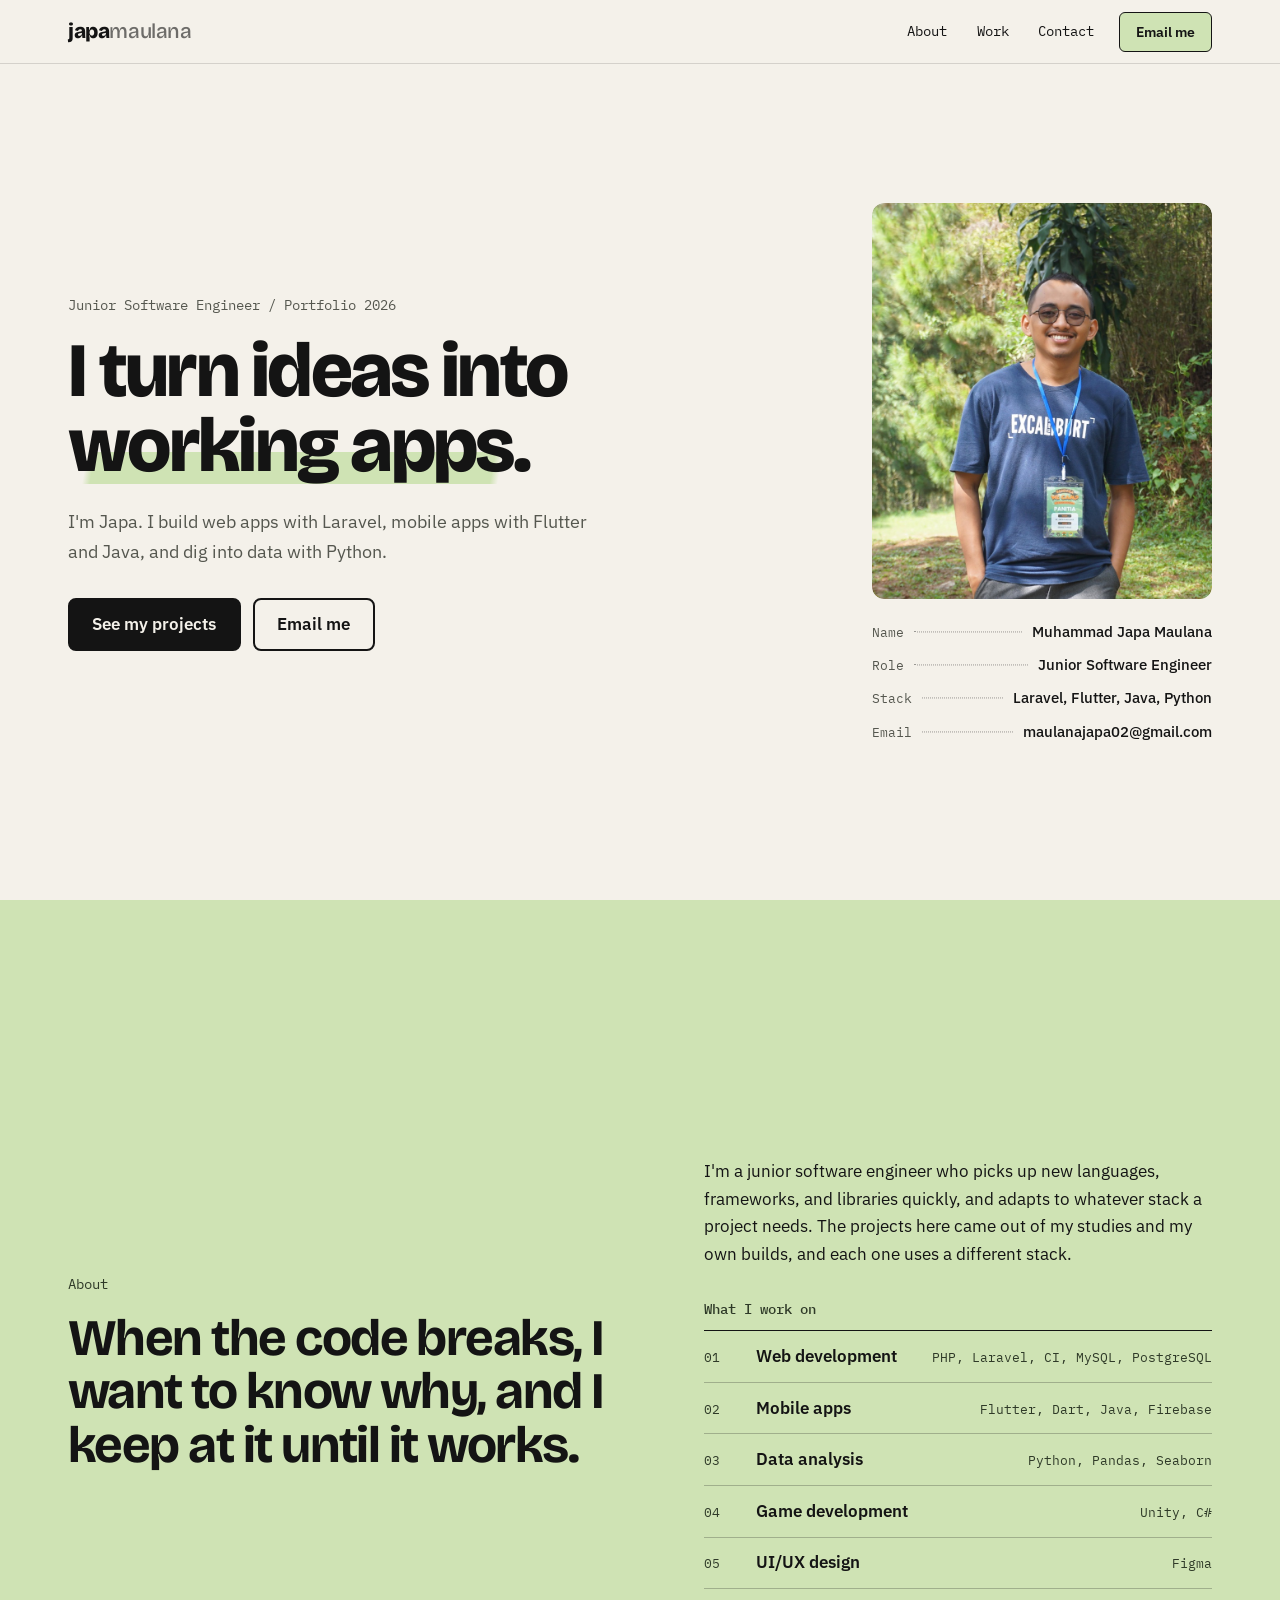
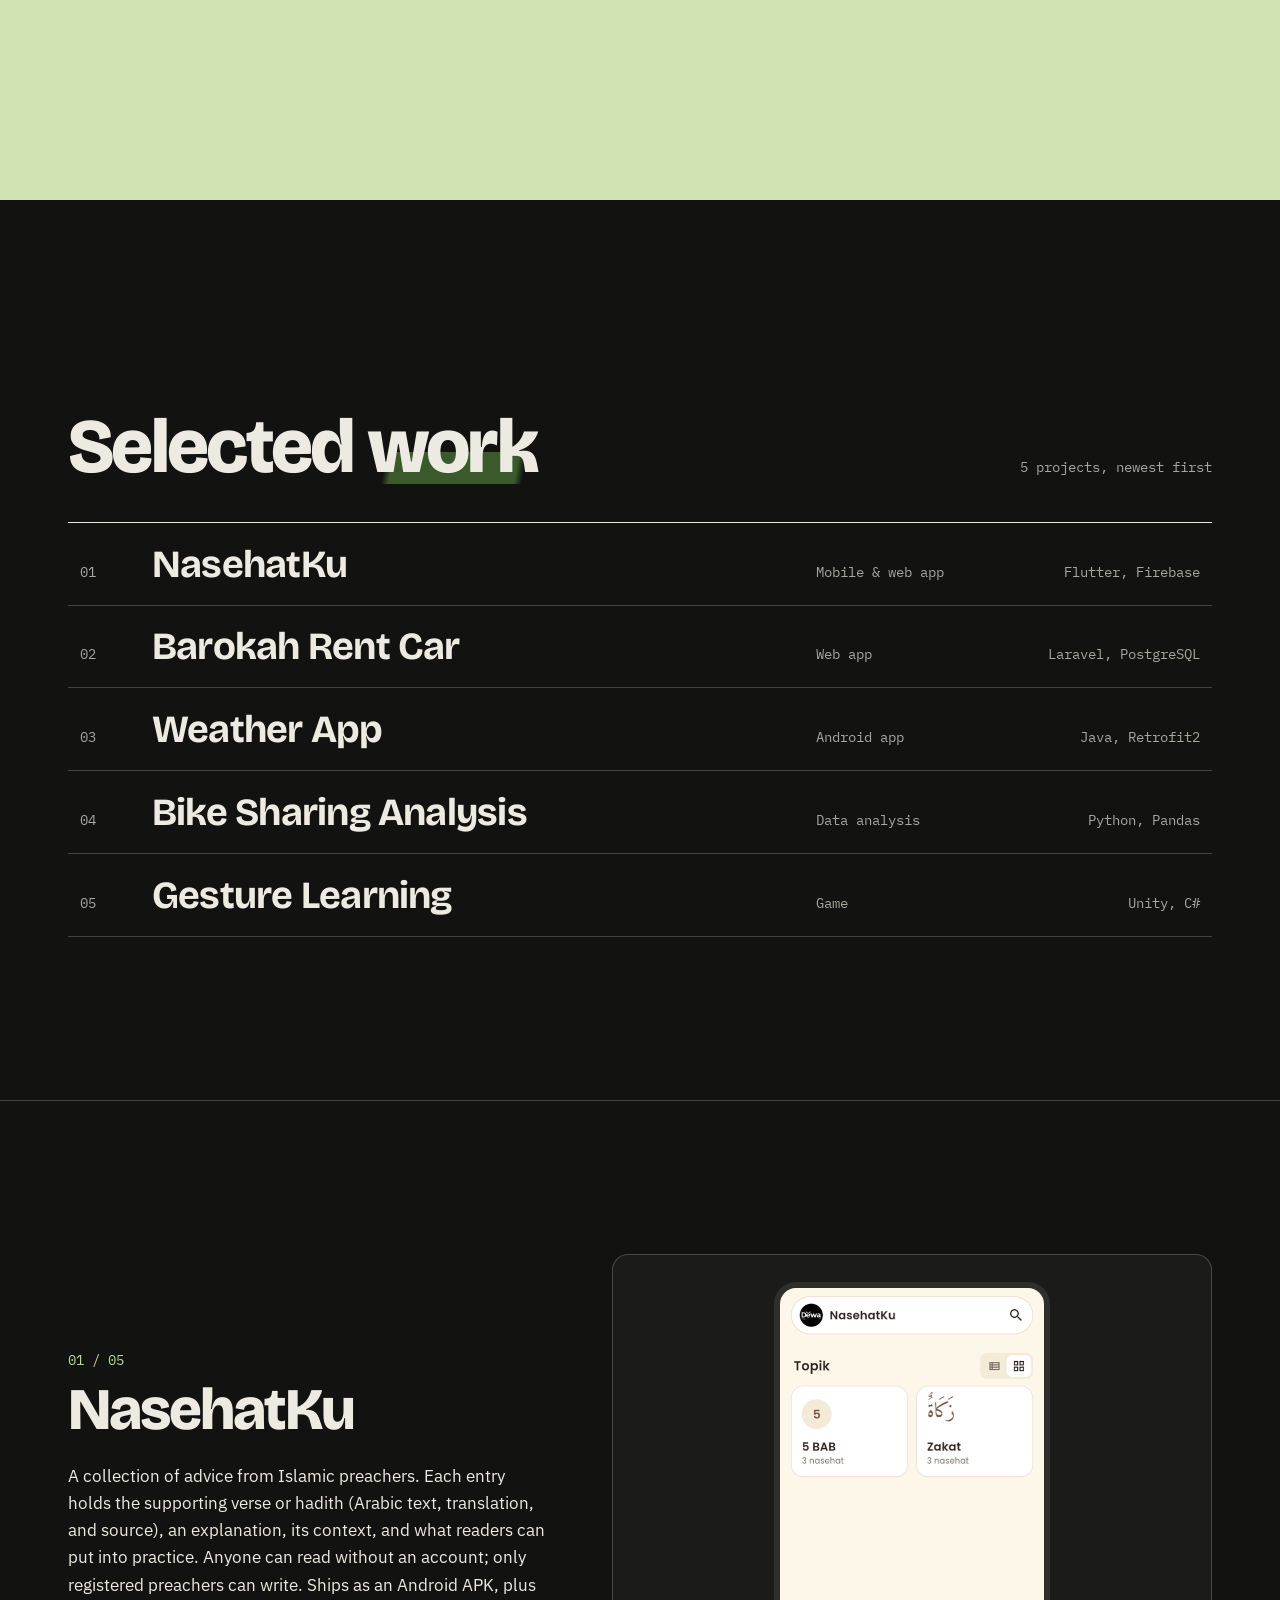
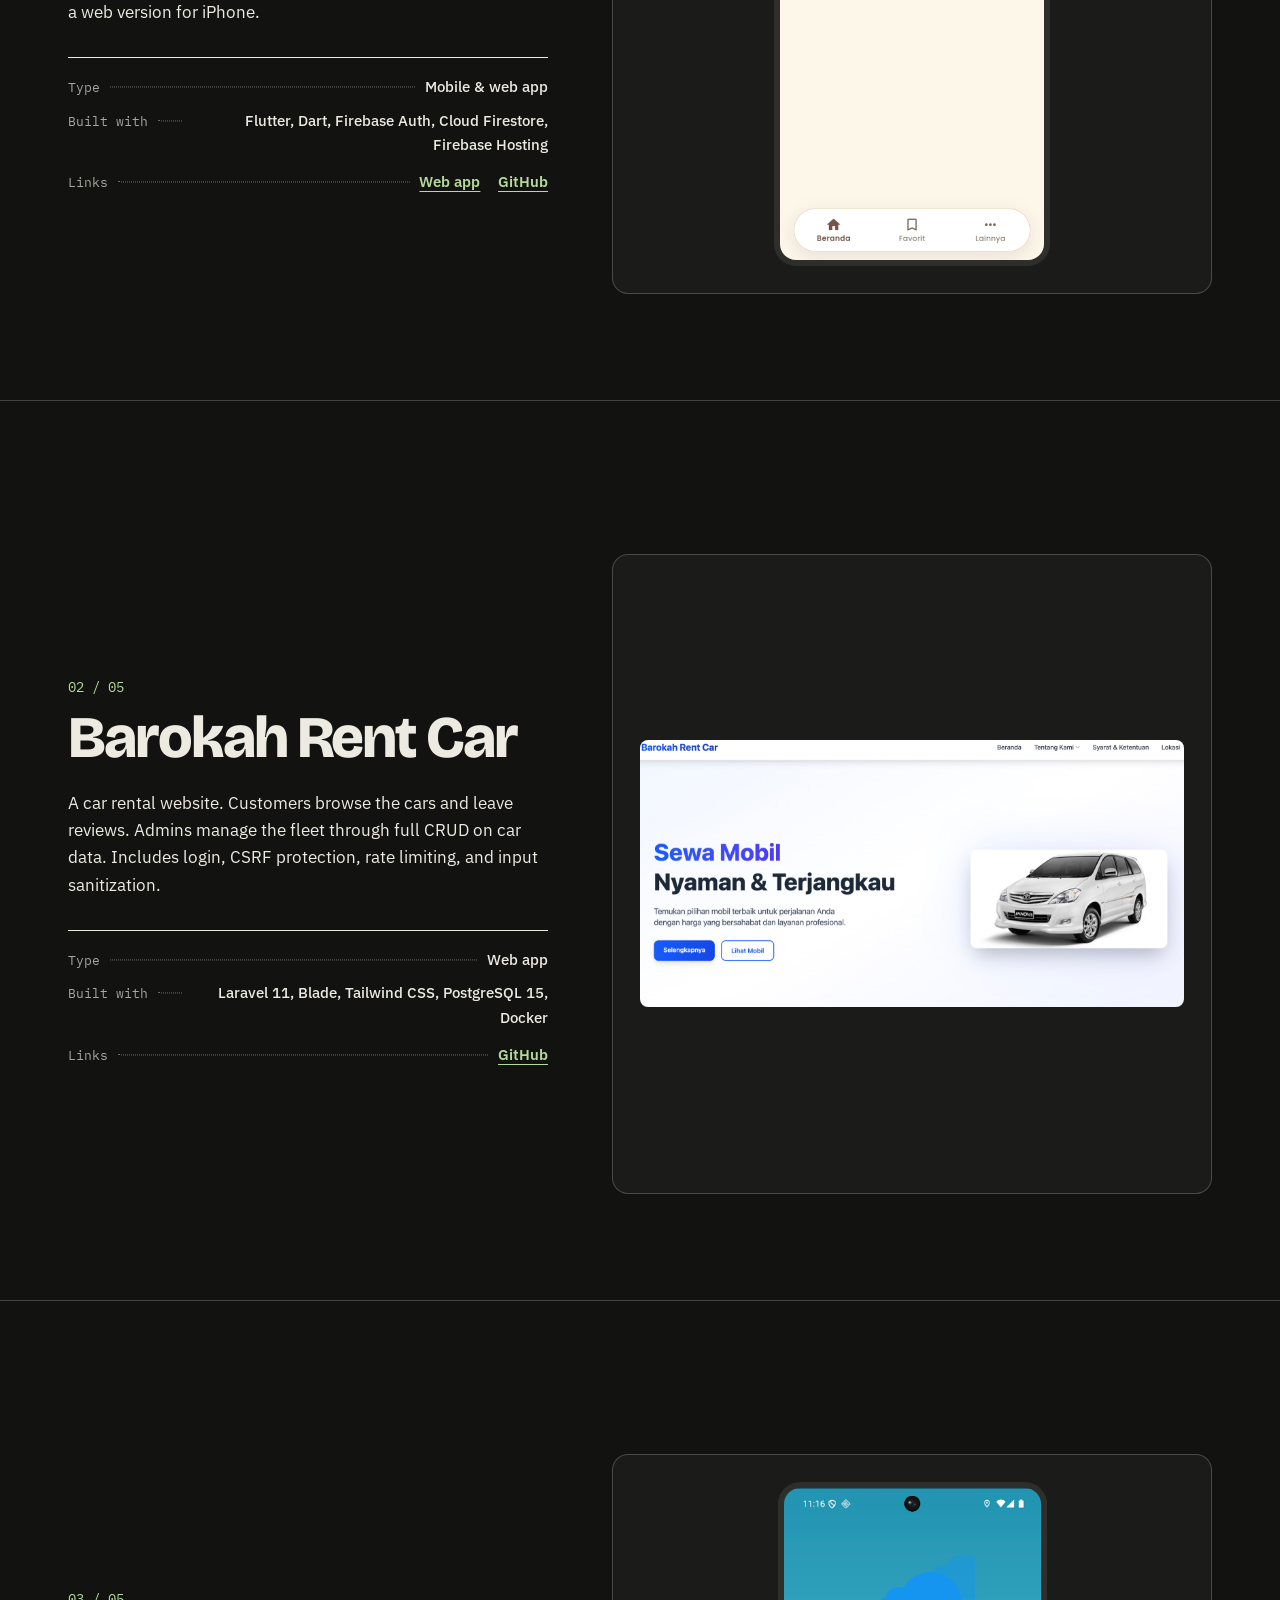
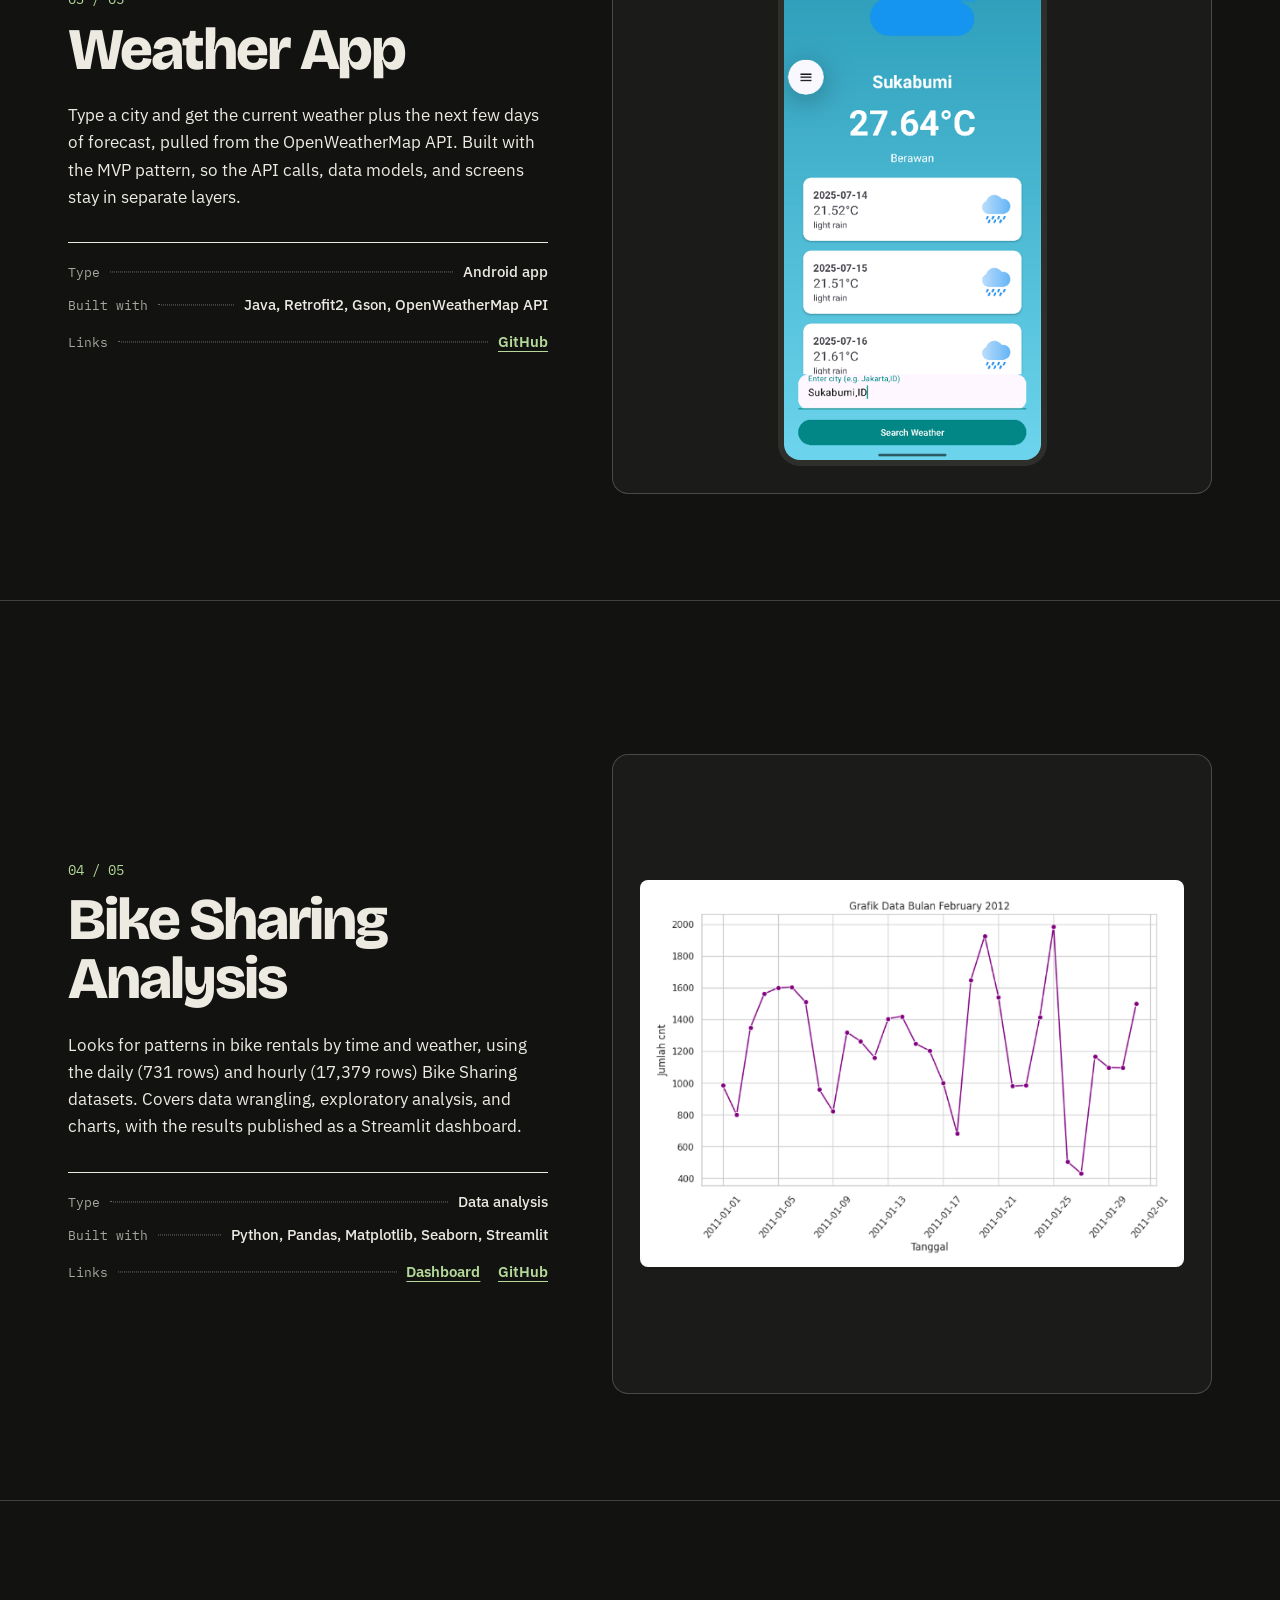
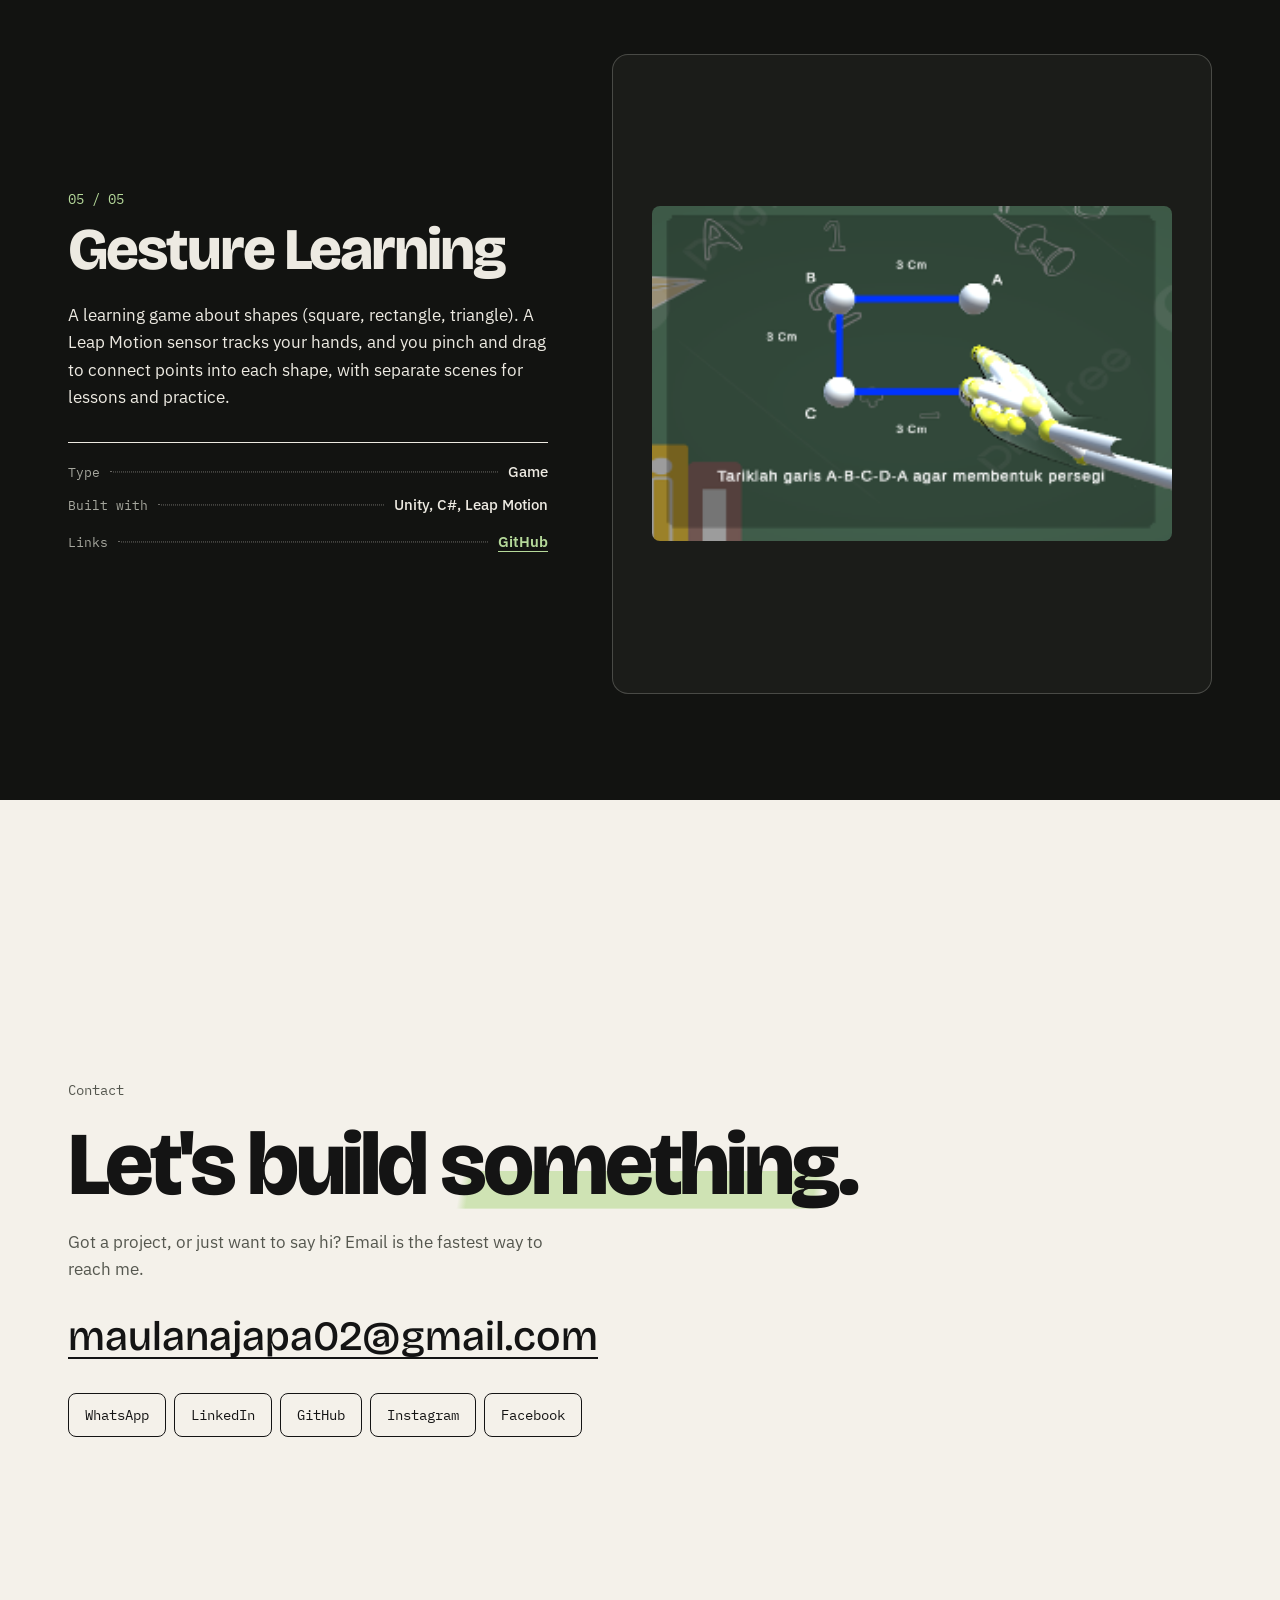
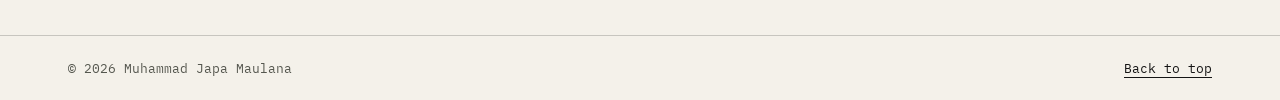
==== commit f3331b63: "Revert "Make Contact and footer one dark closing block" This reverts commit 20d80dc6fe168bec0d7762fc" ====
--- a/index.html
+++ b/index.html
@@ -11,7 +11,7 @@
     <link rel="preconnect" href="https://fonts.googleapis.com">
     <link rel="preconnect" href="https://fonts.gstatic.com" crossorigin>
     <link rel="stylesheet" href="https://fonts.googleapis.com/css2?family=Bricolage+Grotesque:opsz,wght@12..96,500;12..96,700;12..96,800&family=IBM+Plex+Mono:wght@400;500&family=IBM+Plex+Sans:wght@400;500;600&display=swap">
-    <link rel="stylesheet" href="style.css?v=13">
+    <link rel="stylesheet" href="style.css?v=12">
 </head>
 
 <body>
@@ -236,10 +236,10 @@
         </article>
 
         <!-- 5. Contact -->
-        <section class="screen contact" id="contact" data-tone="dark" aria-labelledby="contact-title">
+        <section class="screen contact" id="contact" data-tone="light" aria-labelledby="contact-title">
             <div class="wrap contact-inner">
                 <p class="eyebrow">Contact</p>
-                <h2 id="contact-title" class="contact-title">Let's build <span class="mark mark-dark">something</span>.</h2>
+                <h2 id="contact-title" class="contact-title">Let's build <span class="mark">something</span>.</h2>
                 <p class="contact-sub">Got a project, or just want to say hi? Email is the fastest way to reach me.</p>
                 <a class="contact-email" href="mailto:maulanajapa02@gmail.com">maulanajapa02@gmail.com</a>
 
@@ -255,7 +255,7 @@
 
             <footer class="footer">
                 <div class="wrap footer-row">
-                    <p><span class="footer-name">japa<span>maulana</span></span> &copy; 2026 Muhammad Japa Maulana</p>
+                    <p>&copy; 2026 Muhammad Japa Maulana</p>
                     <a class="footer-top-link" href="#top">Back to top</a>
                 </div>
             </footer>
--- a/style.css
+++ b/style.css
@@ -853,15 +853,11 @@
     color: var(--paper);
 }
 
-/* Contact + footer: one dark closing screen. The message is centered in the space
-   above, and a slim footer row is pinned to the bottom of the same dark block. */
+/* Contact screen: message centered, the footer row pinned to the bottom. */
 .contact {
-    --focus: var(--mint-bright);
     flex-direction: column;
     align-items: stretch;
     padding-bottom: 0 !important;
-    background: var(--night);
-    color: var(--on-night);
 }
 
 .contact > .wrap {
@@ -874,27 +870,9 @@
     padding-block: clamp(0.75rem, 3vh, 2rem);
 }
 
-.contact .eyebrow,
-.contact .contact-sub {
-    color: var(--on-night-muted);
-}
-
-.contact .contact-email:hover {
-    text-decoration-color: var(--mint-bright);
-}
-
-.contact .contact-links a {
-    border-color: rgba(237, 234, 226, 0.45);
-}
-
-.contact .contact-links a:hover {
-    background: var(--mint);
-    border-color: var(--mint);
-    color: var(--ink);
-}
-
+/* One footer: a thin closing row at the bottom of the Contact screen. */
 .footer {
-    border-top: 1px solid var(--night-line);
+    border-top: 1px solid rgba(20, 20, 20, 0.2);
 }
 
 .footer-row {
@@ -902,48 +880,24 @@
     flex-wrap: wrap;
     align-items: center;
     justify-content: space-between;
-    gap: 0.5rem 1.5rem;
-    min-height: 4.5rem;
-    padding-block: 0.75rem;
+    gap: 0.25rem 1.5rem;
+    min-height: 4rem;
+    padding-block: 0.5rem;
     font-family: var(--mono);
     font-size: 0.82rem;
-    color: var(--on-night-muted);
-}
-
-.footer-row p {
-    display: flex;
-    flex-wrap: wrap;
-    align-items: baseline;
-    gap: 0.25rem 1rem;
-}
-
-.footer-name {
-    font-family: var(--display);
-    font-weight: 800;
-    font-size: 1.15rem;
-    letter-spacing: -0.02em;
-    color: var(--on-night);
-}
-
-.footer-name span {
-    font-weight: 500;
-    color: var(--mint-bright);
+    color: var(--muted);
 }
 
 .footer-top-link {
     display: inline-flex;
     align-items: center;
     min-height: 44px;
-    padding-inline: 1rem;
-    font-weight: 500;
     color: var(--ink);
-    background: var(--mint);
-    border-radius: 8px;
-    text-decoration: none;
-    transition: background-color 0.15s ease;
+    text-decoration: underline;
+    text-underline-offset: 4px;
 }
 
 .footer-top-link:hover {
-    background: var(--paper);
-}
-
+    text-decoration-thickness: 2px;
+}
+
